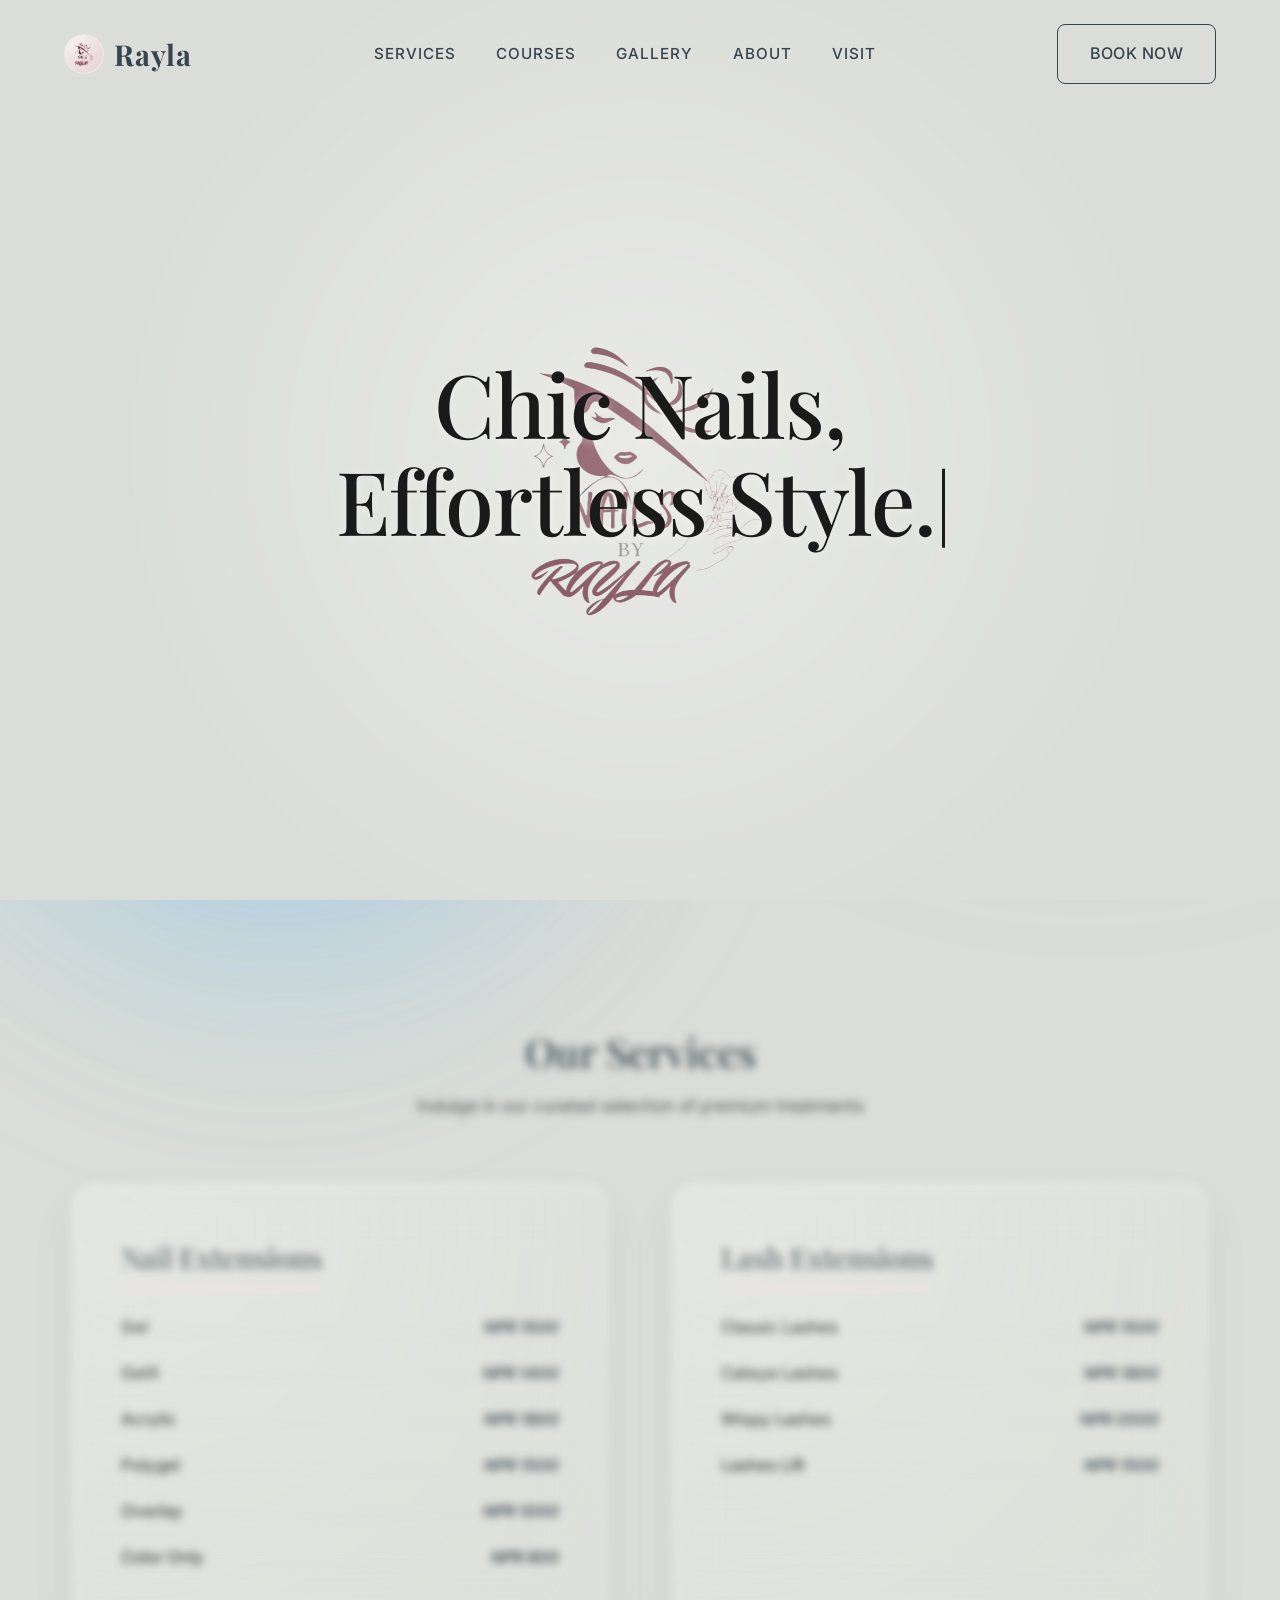
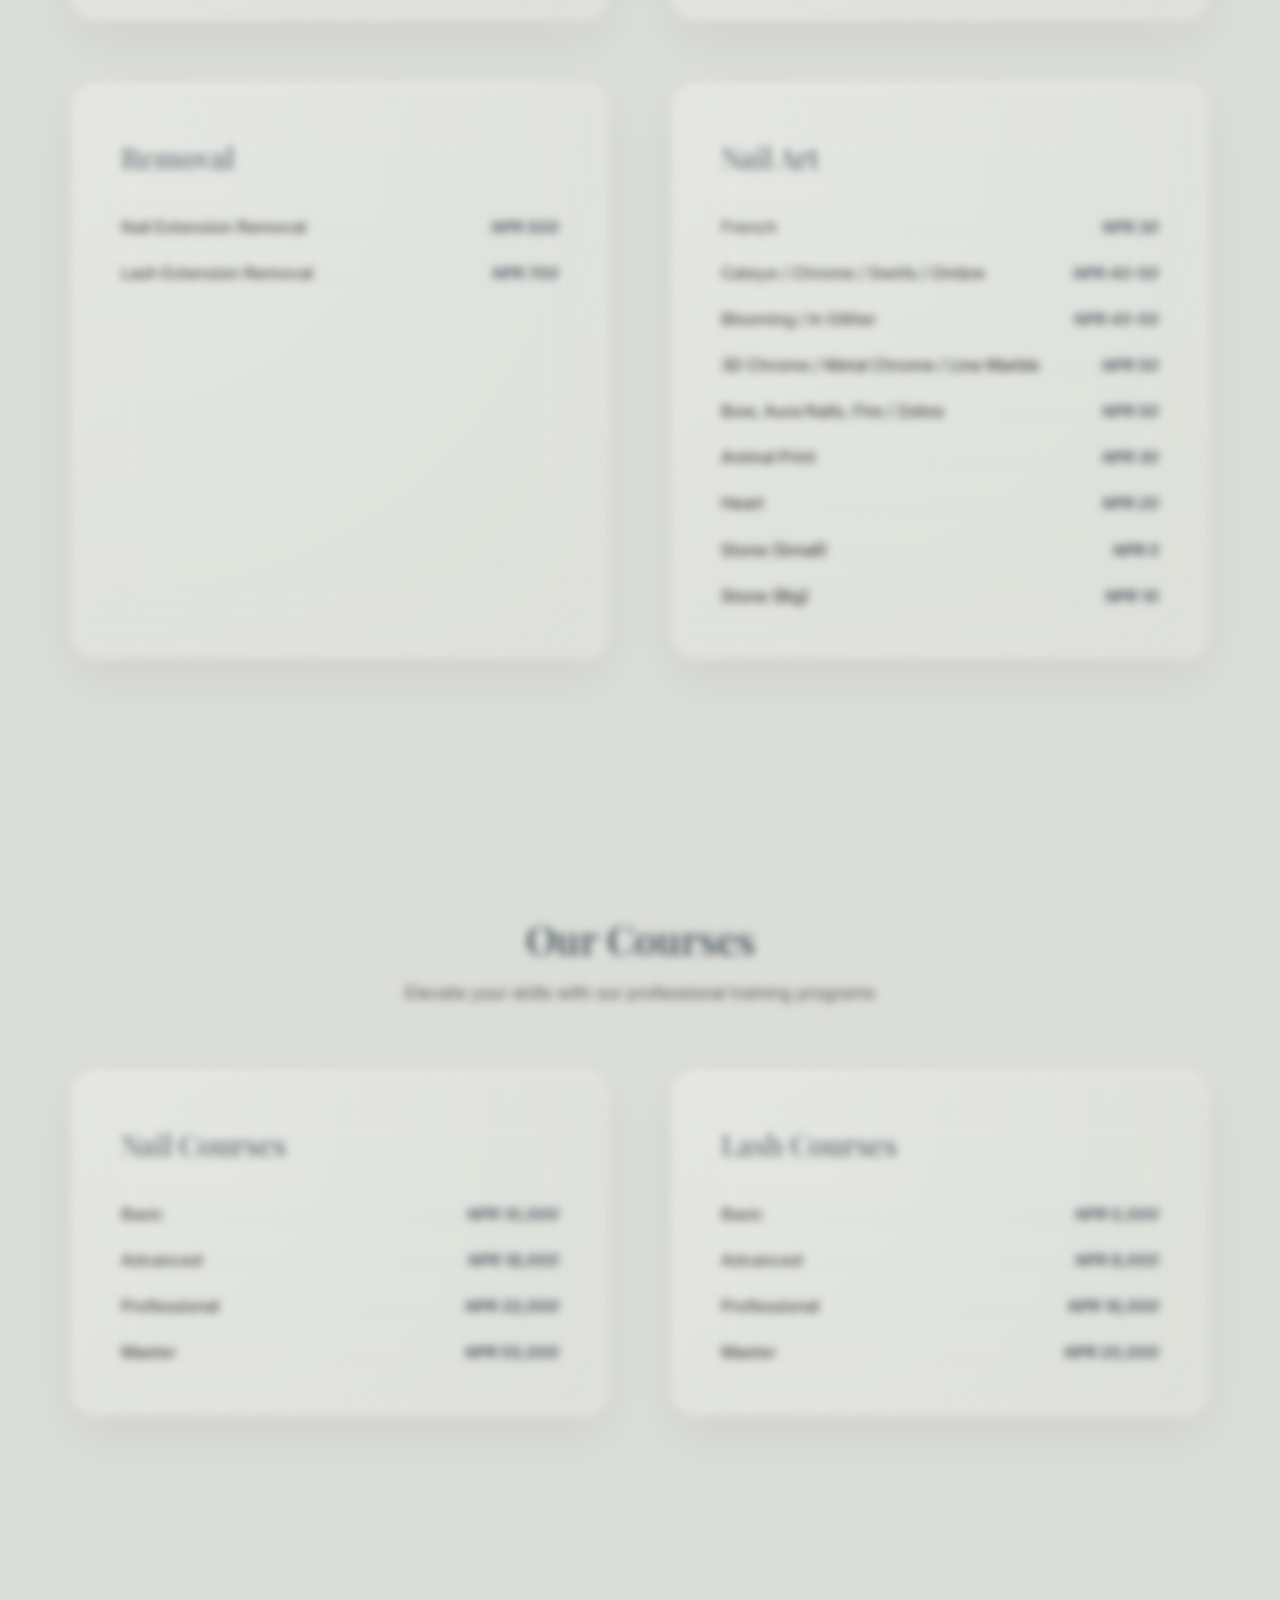
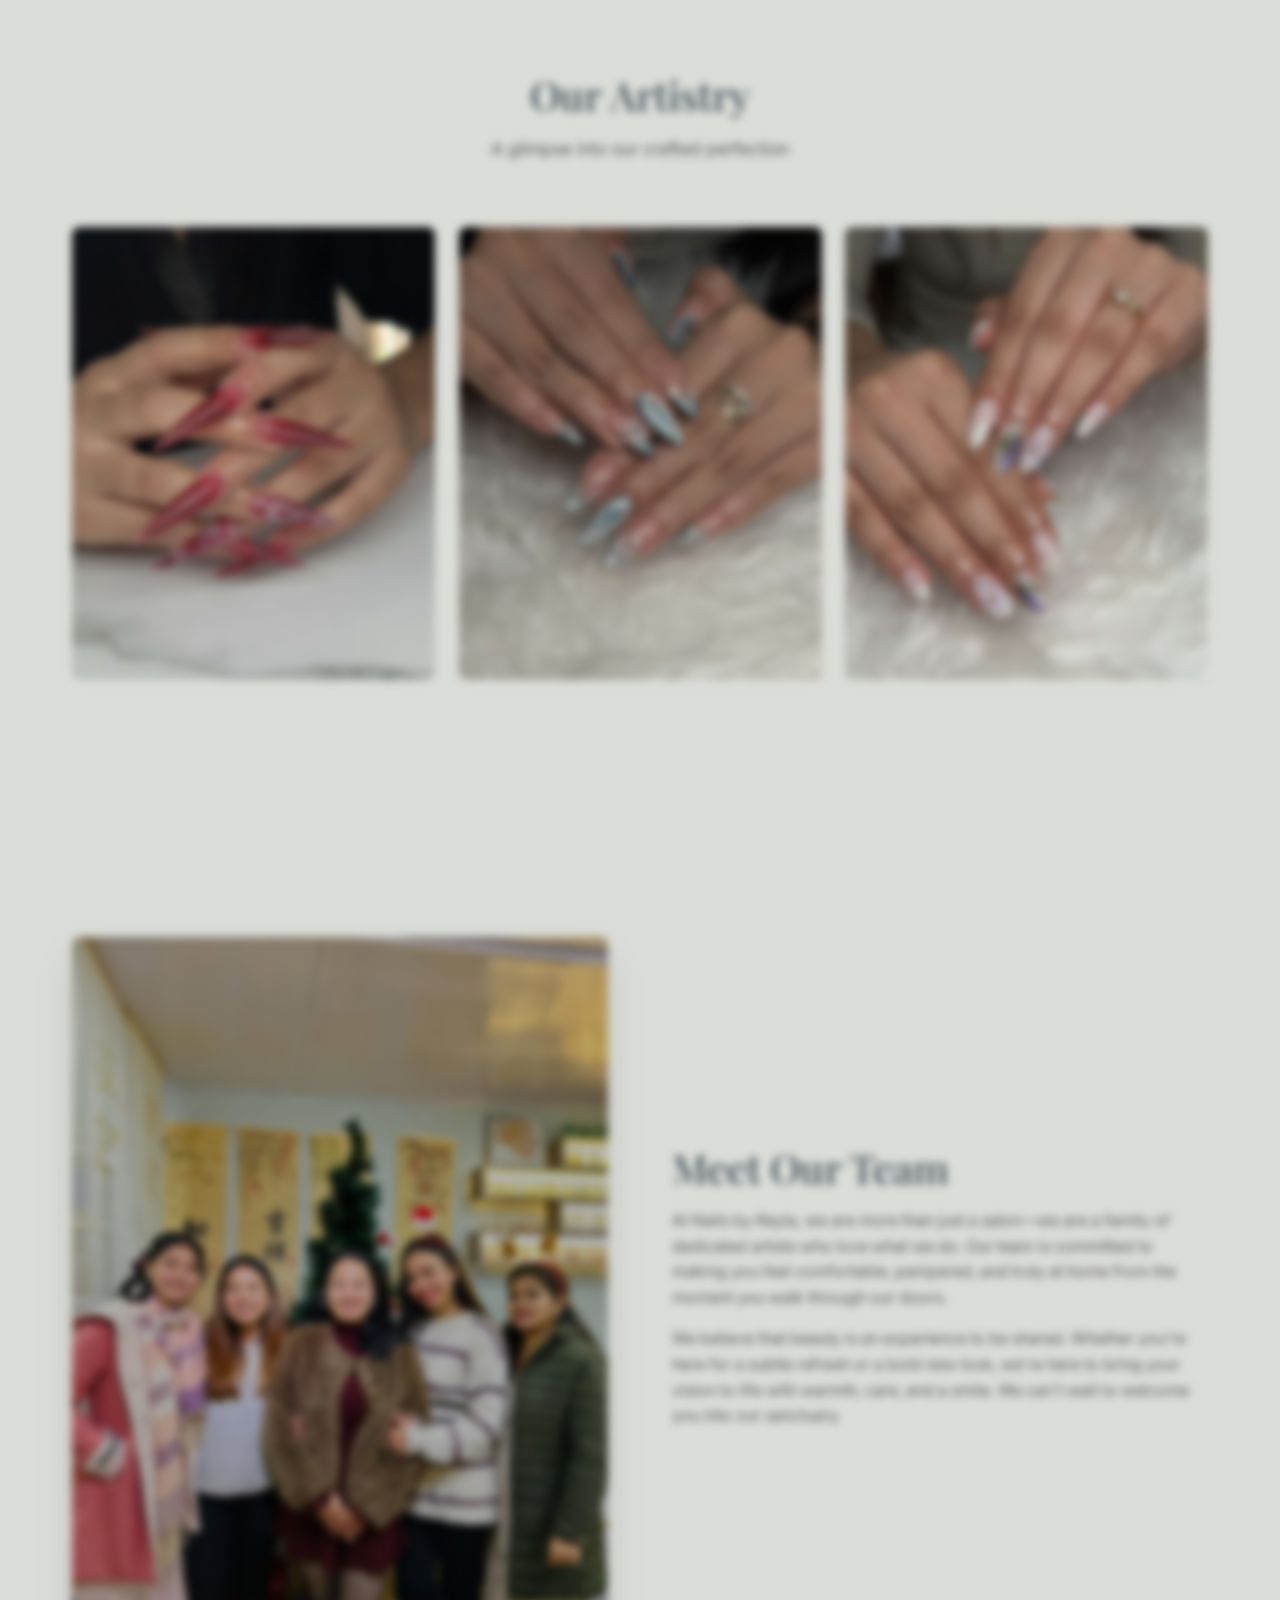
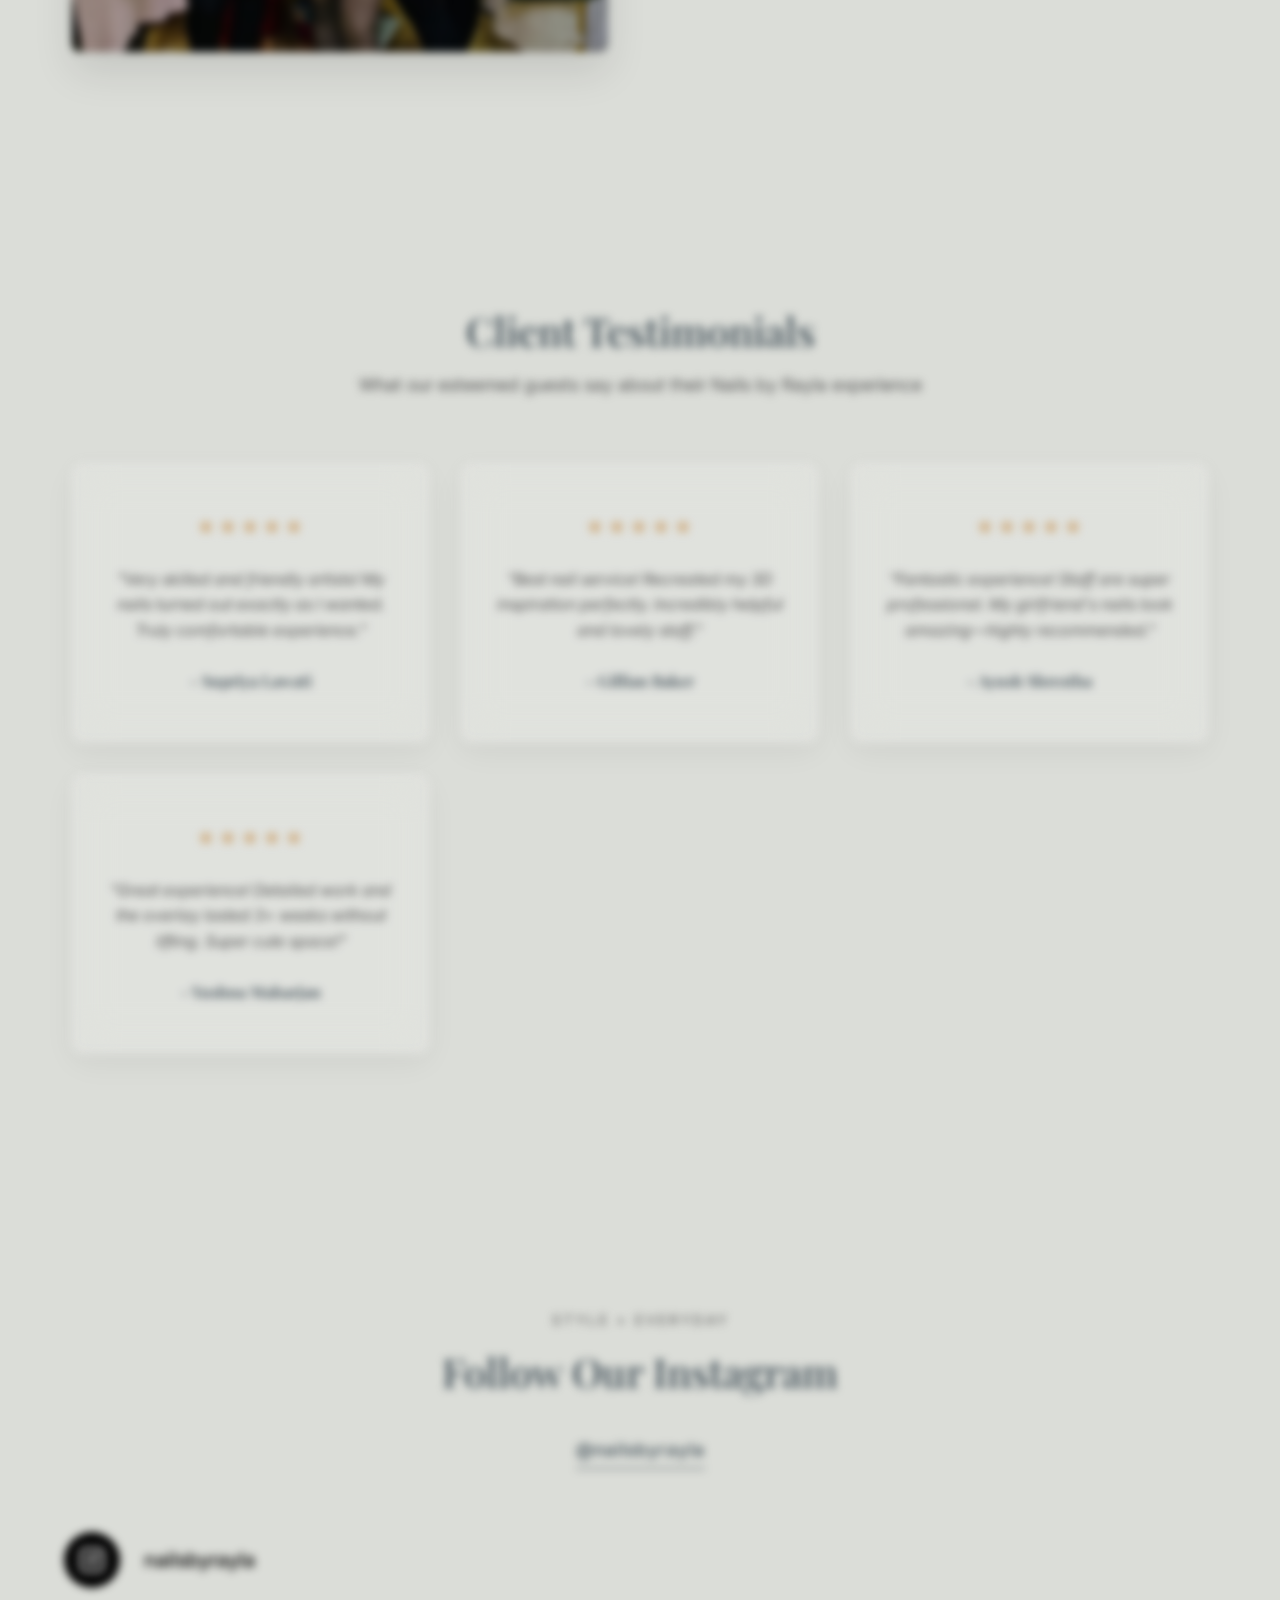
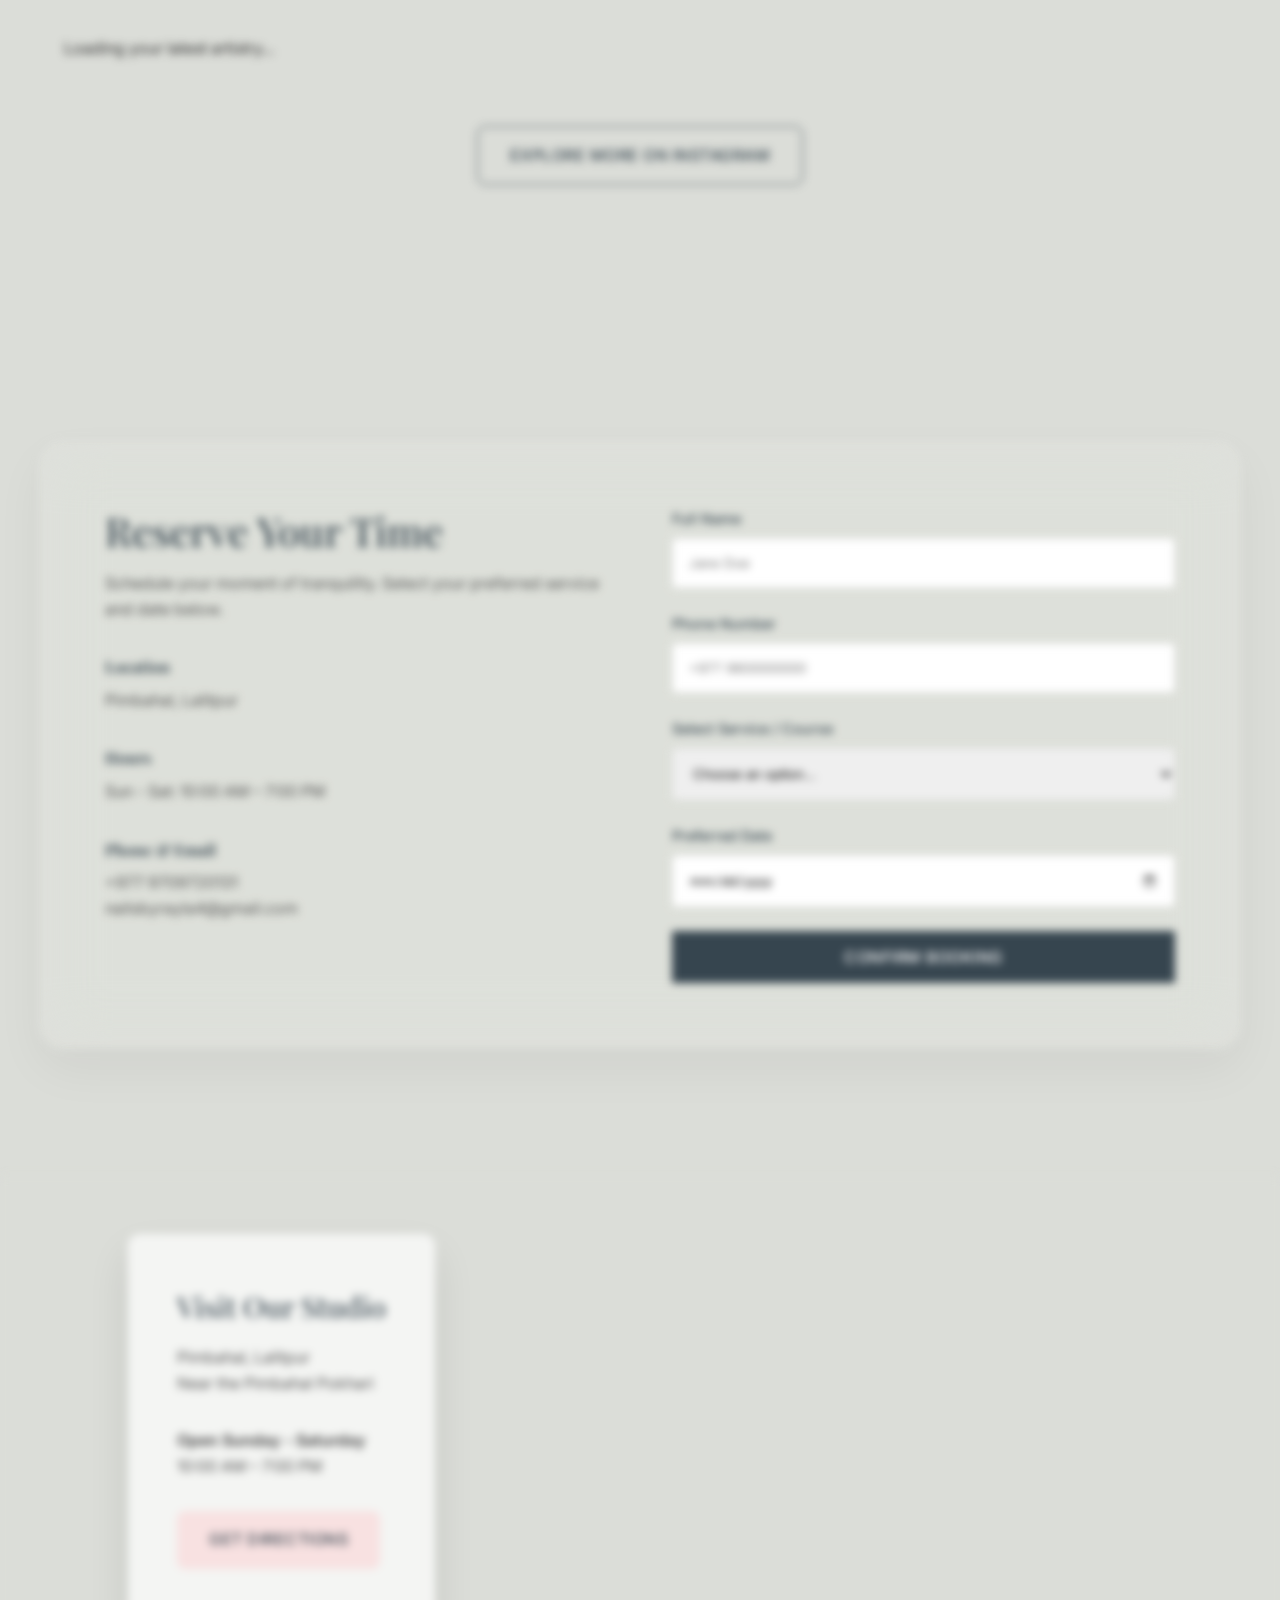
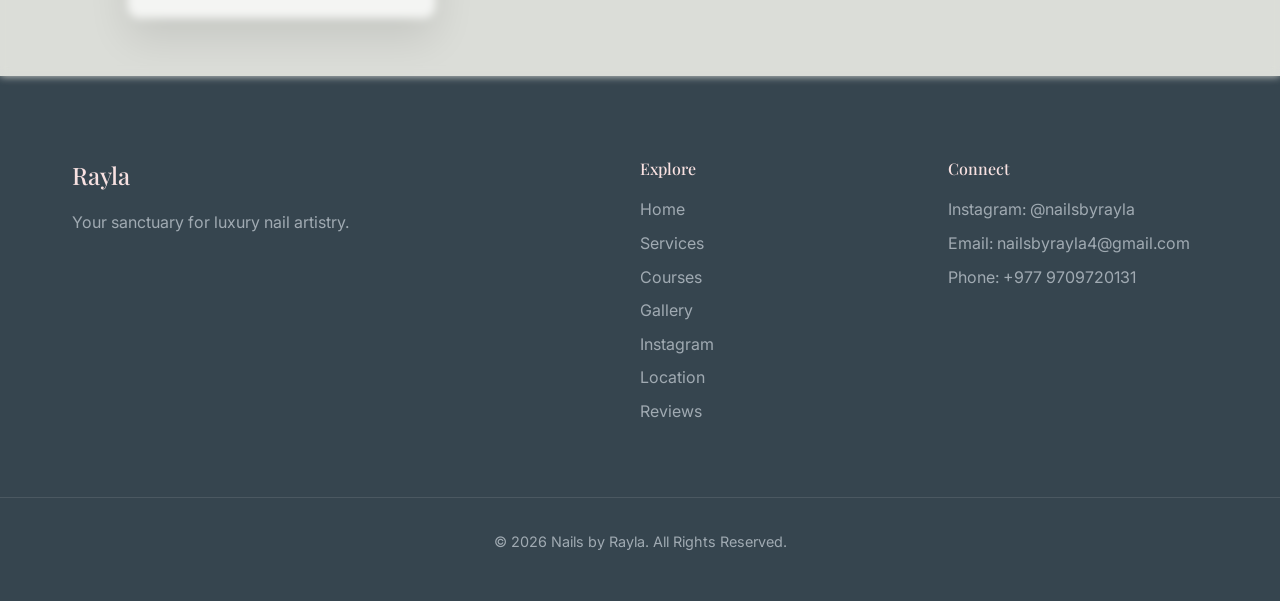
==== index.html @ b3127e94 "made a refined backend system" ====
<!doctype html>
<html lang="en">

<head>
	<meta charset="UTF-8" />
	<meta name="viewport" content="width=device-width, initial-scale=1.0" />
	<title>Nails by Rayla | Luxury Nail Salon</title>
	<meta name="description"
		content="Experience luxury nail care at Nails by Rayla. Offering premium manicures, pedicures, gel nails, acrylics, and custom nail art in a relaxing, elegant environment." />
	<link rel="preconnect" href="https://fonts.googleapis.com" />
	<link rel="preconnect" href="https://fonts.gstatic.com" crossorigin />
	<link
		href="https://fonts.googleapis.com/css2?family=Playfair+Display:ital,wght@0,400;0,500;0,600;0,700;1,400;1,600&family=Inter:wght@300;400;500;600&display=swap"
		rel="stylesheet" />
	<link rel="stylesheet" href="style.css" />
	<link rel="icon" type="image/png" href="images/logo.png" />
</head>

<body>

	<nav class="navbar">
		<div class="logo">
			<a href="#home">
				<img src="images/logo.png" alt="Rayla Logo" />
				Rayla
			</a>
		</div>
		<div class="nav-links">
			<a href="#services">Services</a>
			<a href="#courses">Courses</a>
			<a href="#gallery">Gallery</a>
			<a href="#about">About</a>
			<a href="#location">Visit</a>
		</div>
		<div class="nav-cta desktop-cta">
			<a href="#booking" class="btn btn-outline">Book Now</a>
		</div>
		<div class="mobile-controls">
			<a href="#booking" class="btn btn-primary btn-sm mobile-cta">Book Now</a>
			<div class="hamburger">
				<span></span>
				<span></span>
				<span></span>
			</div>
		</div>
	</nav>

	<header class="hero" id="home">
		<div class="hero-content">
			<h1 class="typewriter-container" aria-label="Chic Nails, Effortless Style.">
				<span id="typewriter-text"></span><span class="typewriter-cursor"></span>
			</h1>
		</div>
	</header>

	<div class="bg-blob blob-1"></div>
	<div class="bg-blob blob-2"></div>
	<div class="bg-blob blob-3"></div>

	<section class="services menu-section" id="services">
		<div class="container section-header fade-in-up">
			<h2>Our Services</h2>
			<p>Indulge in our curated selection of premium treatments</p>
		</div>

		<div class="container menu-grid">
			<div class="menu-category fade-in-up">
				<h3>Nail Extensions</h3>
				<ul class="menu-list">
					<li>
						<span class="item-name">Gel</span><span class="item-separator"></span><span
							class="item-price">NPR 1500</span>
					</li>
					<li>
						<span class="item-name">GelX</span><span class="item-separator"></span><span
							class="item-price">NPR 1400</span>
					</li>
					<li>
						<span class="item-name">Acrylic</span><span class="item-separator"></span><span
							class="item-price">NPR 1800</span>
					</li>
					<li>
						<span class="item-name">Polygel</span><span class="item-separator"></span><span
							class="item-price">NPR 1500</span>
					</li>
					<li>
						<span class="item-name">Overlay</span><span class="item-separator"></span><span
							class="item-price">NPR 1000</span>
					</li>
					<li>
						<span class="item-name">Color Only</span><span class="item-separator"></span><span
							class="item-price">NPR 800</span>
					</li>
				</ul>
			</div>

			<div class="menu-category fade-in-up" style="transition-delay: 0.1s">
				<h3>Lash Extensions</h3>
				<ul class="menu-list">
					<li>
						<span class="item-name">Classic Lashes</span><span class="item-separator"></span><span
							class="item-price">NPR 1500</span>
					</li>
					<li>
						<span class="item-name">Cateye Lashes</span><span class="item-separator"></span><span
							class="item-price">NPR 1800</span>
					</li>
					<li>
						<span class="item-name">Wispy Lashes</span><span class="item-separator"></span><span
							class="item-price">NPR 2000</span>
					</li>
					<li>
						<span class="item-name">Lashes Lift</span><span class="item-separator"></span><span
							class="item-price">NPR 1500</span>
					</li>
				</ul>
			</div>

			<div class="menu-category fade-in-up" style="transition-delay: 0.2s">
				<h3>Removal</h3>
				<ul class="menu-list">
					<li>
						<span class="item-name">Nail Extension Removal</span><span class="item-separator"></span><span
							class="item-price">NPR 500</span>
					</li>
					<li>
						<span class="item-name">Lash Extension Removal</span><span class="item-separator"></span><span
							class="item-price">NPR 700</span>
					</li>
				</ul>
			</div>

			<div class="menu-category fade-in-up" style="transition-delay: 0.3s">
				<h3>Nail Art</h3>
				<ul class="menu-list">
					<li>
						<span class="item-name">French</span><span class="item-separator"></span><span
							class="item-price">NPR 30</span>
					</li>
					<li>
						<span class="item-name">Cateye / Chrome / Swirls / Ombre</span><span
							class="item-separator"></span><span class="item-price">NPR 40-50</span>
					</li>
					<li>
						<span class="item-name">Blooming / In Glitter</span><span class="item-separator"></span><span
							class="item-price">NPR 45-50</span>
					</li>
					<li>
						<span class="item-name">3D Chrome / Metal Chrome / Line Marble</span><span
							class="item-separator"></span><span class="item-price">NPR 50</span>
					</li>
					<li>
						<span class="item-name">Bow, Aura Nails, Fire / Zebra</span><span
							class="item-separator"></span><span class="item-price">NPR 50</span>
					</li>
					<li>
						<span class="item-name">Animal Print</span><span class="item-separator"></span><span
							class="item-price">NPR 30</span>
					</li>
					<li>
						<span class="item-name">Heart</span><span class="item-separator"></span><span
							class="item-price">NPR 20</span>
					</li>
					<li>
						<span class="item-name">Stone (Small)</span><span class="item-separator"></span><span
							class="item-price">NPR 5</span>
					</li>
					<li>
						<span class="item-name">Stone (Big)</span><span class="item-separator"></span><span
							class="item-price">NPR 10</span>
					</li>
				</ul>
			</div>
		</div>
	</section>

	<section class="courses menu-section" id="courses">
		<div class="container section-header fade-in-up">
			<h2>Our Courses</h2>
			<p>Elevate your skills with our professional training programs</p>
		</div>

		<div class="container menu-grid">
			<div class="menu-category fade-in-up">
				<h3>Nail Courses</h3>
				<ul class="menu-list">
					<li>
						<span class="item-name">Basic</span><span class="item-separator"></span><span
							class="item-price">NPR 10,000</span>
					</li>
					<li>
						<span class="item-name">Advanced</span><span class="item-separator"></span><span
							class="item-price">NPR 18,000</span>
					</li>
					<li>
						<span class="item-name">Professional</span><span class="item-separator"></span><span
							class="item-price">NPR 33,000</span>
					</li>
					<li>
						<span class="item-name">Master</span><span class="item-separator"></span><span
							class="item-price">NPR 55,000</span>
					</li>
				</ul>
			</div>

			<div class="menu-category fade-in-up" style="transition-delay: 0.1s">
				<h3>Lash Courses</h3>
				<ul class="menu-list">
					<li>
						<span class="item-name">Basic</span><span class="item-separator"></span><span
							class="item-price">NPR 5,000</span>
					</li>
					<li>
						<span class="item-name">Advanced</span><span class="item-separator"></span><span
							class="item-price">NPR 8,000</span>
					</li>
					<li>
						<span class="item-name">Professional</span><span class="item-separator"></span><span
							class="item-price">NPR 16,000</span>
					</li>
					<li>
						<span class="item-name">Master</span><span class="item-separator"></span><span
							class="item-price">NPR 20,000</span>
					</li>
				</ul>
			</div>
		</div>
	</section>

	<section class="gallery" id="gallery">
		<div class="container section-header fade-in-up">
			<h2>Our Artistry</h2>
			<p>A glimpse into our crafted perfection</p>
		</div>

		<div class="gallery-grid container">
			<div class="gallery-item fade-in-up">
				<img id="img-gallery-3" src="images/artistry_red_stiletto.png" alt="Red stiletto nails" />
				<div class="gallery-overlay">
					<span>Vampire Stiletto</span>
				</div>
			</div>
			<div class="gallery-item fade-in-up" style="transition-delay: 0.1s">
				<img id="img-gallery-4" src="images/artistry_blue_floral.png" alt="Blue-grey floral nail art" />
				<div class="gallery-overlay">
					<span>Blue Floral</span>
				</div>
			</div>
			<div class="gallery-item fade-in-up" style="transition-delay: 0.2s">
				<img id="img-gallery-5" src="images/artistry_purple_floral.png"
					alt="White and purple floral nail art" />
				<div class="gallery-overlay">
					<span>Purple Floral</span>
				</div>
			</div>
		</div>
	</section>

	<section class="about" id="about">
		<div class="container about-grid">
			<div class="about-image fade-in-up">
				<img id="img-team" src="images/team.jpg" alt="The Nails by Rayla Team" />
			</div>
			<div class="about-content fade-in-up" style="transition-delay: 0.2s">
				<h2>Meet Our Team</h2>
				<p>
					At Nails by Rayla, we are more than just a salon—we are a family of
					dedicated artists who love what we do. Our team is committed to
					making you feel comfortable, pampered, and truly at home from the
					moment you walk through our doors.
				</p>
				<p>
					We believe that beauty is an experience to be shared. Whether you're
					here for a subtle refresh or a bold new look, we're here to bring
					your vision to life with warmth, care, and a smile. We can't wait to
					welcome you into our sanctuary.
				</p>
			</div>
		</div>
	</section>

	<section class="reviews" id="reviews">
		<div class="container section-header fade-in-up">
			<h2>Client Testimonials</h2>
			<p>
				What our esteemed guests say about their Nails by Rayla experience
			</p>
		</div>
		<div class="container reviews-grid">
			<div class="review-card fade-in-up">
				<div class="stars">★★★★★</div>
				<p>
					"Very skilled and friendly artists! My nails turned out exactly as I
					wanted. Truly comfortable experience."
				</p>
				<div class="reviewer">- Supriya Lawati</div>
			</div>
			<div class="review-card fade-in-up" style="transition-delay: 0.1s">
				<div class="stars">★★★★★</div>
				<p>
					"Best nail service! Recreated my 3D inspiration perfectly.
					Incredibly helpful and lovely staff."
				</p>
				<div class="reviewer">- Gillian Baker</div>
			</div>
			<div class="review-card fade-in-up" style="transition-delay: 0.2s">
				<div class="stars">★★★★★</div>
				<p>
					"Fantastic experience! Staff are super professional. My girlfriend's
					nails look amazing—highly recommended."
				</p>
				<div class="reviewer">- Ayush Shrestha</div>
			</div>
			<div class="review-card fade-in-up" style="transition-delay: 0.3s">
				<div class="stars">★★★★★</div>
				<p>
					"Great experience! Detailed work and the overlay lasted 3+ weeks
					without lifting. Super cute space!"
				</p>
				<div class="reviewer">- Yushna Maharjan</div>
			</div>
		</div>
	</section>

	<section class="instagram-section" id="instagram">
		<div class="container section-header fade-in-up">
			<span class="sub-heading">Style • Everyday</span>
			<h2>Follow Our Instagram</h2>
			<a href="https://www.instagram.com/nailsbyrayla/" target="_blank" class="instagram-handle">@nailsbyrayla</a>
		</div>

		<div class="instagram-container fade-in-up">
			<div class="instagram-profile-header">
				<a href="https://www.instagram.com/nailsbyrayla/" target="_blank" class="instagram-profile-link">
					<div class="instagram-icon-circle">
						<svg viewBox="0 0 24 24" fill="none" stroke="currentColor" stroke-width="2"
							stroke-linecap="round" stroke-linejoin="round">
							<rect x="2" y="2" width="20" height="20" rx="5" ry="5"></rect>
							<path d="M16 11.37A4 4 0 1 1 12.63 8 4 4 0 0 1 16 11.37z"></path>
							<line x1="17.5" y1="6.5" x2="17.51" y2="6.5"></line>
						</svg>
					</div>
					<span class="instagram-name">nailsbyrayla</span>
				</a>
			</div>

			<div class="instagram-grid" id="instagram-api-grid">
				<div class="loading-state">Loading your latest artistry...</div>
			</div>
			<div style="text-align: center; margin-top: 4rem">
				<a href="https://www.instagram.com/nailsbyrayla/" target="_blank" class="btn btn-outline">Explore More
					on Instagram</a>
			</div>
		</div>
	</section>

	<section class="booking" id="booking">
		<div class="container booking-container fade-in-up">
			<div class="booking-info">
				<h2>Reserve Your Time</h2>
				<p>
					Schedule your moment of tranquility. Select your preferred service
					and date below.
				</p>

				<div class="contact-details">
					<div class="contact-item">
						<strong>Location</strong>
						<p>Pimbahal, Lalitpur</p>
					</div>
					<div class="contact-item">
						<strong>Hours</strong>
						<p>Sun - Sat: 10:00 AM – 7:00 PM</p>
					</div>
					<div class="contact-item">
						<strong>Phone & Email</strong>
						<p>+977 9709720131<br />nailsbyrayla4@gmail.com</p>
					</div>
				</div>
			</div>

			<form id="booking-form" class="booking-form">
				<div class="form-group">
					<label for="name">Full Name</label>
					<input type="text" id="name" name="name" required placeholder="Jane Doe" />
				</div>
				<div class="form-group">
					<label for="phone">Phone Number</label>
					<input type="tel" id="phone" name="phone" required placeholder="+977 9800000000" />
				</div>
				<div class="form-group">
					<label for="service">Select Service / Course</label>
					<select id="service" name="service" required>
						<option value="" disabled selected>Choose an option...</option>
						<option value="nail-extensions">Nail Extensions</option>
						<option value="lash-extensions">Lash Extensions</option>
						<option value="removal">Removal Services</option>
						<option value="courses">Professional Courses</option>
					</select>
				</div>
				<div class="form-group" id="sub-service-group" style="display: none;">
					<label for="sub-service" id="sub-service-label">Specific Treatment</label>
					<select id="sub-service" name="sub-service">
						<!-- Options injected by script.js -->
					</select>
				</div>
				<div class="form-group">
					<label for="date">Preferred Date</label>
					<input type="date" id="date" name="date" required />
				</div>
				<div class="form-group" id="time-slot-group" style="display: none;">
					<label for="time">Preferred Time</label>
					<select id="time" name="time" required>
						<option value="" disabled selected>Select a time...</option>
					</select>
				</div>
				<button type="submit" class="btn btn-primary btn-block">
					Confirm Booking
				</button>
				<div id="form-message" class="form-message"></div>
			</form>
		</div>
	</section>

	<section class="location-section fade-in-up" id="location">
		<div class="map-wrapper">
			<iframe
				src="https://www.google.com/maps/embed?pb=!1m18!1m12!1m3!1d3533.3202603972527!2d85.31891237525268!3d27.67649487620026!2m3!1f0!2f0!3f0!3m2!1i1024!2i768!4f13.1!3m3!1m2!1s0x39eb190053d494eb%3A0x1c29d6ebe5f84fa3!2snails%20by%20rayla!5e0!3m2!1sen!2snp!4v1773314864980!5m2!1sen!2snp"
				style="border: 0" allowfullscreen="" loading="lazy"
				referrerpolicy="no-referrer-when-downgrade"></iframe>
		</div>
		<div class="location-card">
			<h3>Visit Our Studio</h3>
			<p>Pimbahal, Lalitpur<br />Near the Pimbahal Pokhari</p>
			<p><strong>Open Sunday - Saturday</strong><br />10:00 AM – 7:00 PM</p>
			<a href="https://maps.app.goo.gl/wq74K7kRAntGpsJe7" target="_blank" class="btn btn-secondary">Get
				Directions</a>
		</div>
	</section>

	<footer class="footer">
		<div class="container footer-content">
			<div class="footer-brand">
				<h3>Rayla</h3>
				<p>Your sanctuary for luxury nail artistry.</p>
			</div>
			<div class="footer-links">
				<h4>Explore</h4>
				<a href="#home">Home</a>
				<a href="#services">Services</a>
				<a href="#courses">Courses</a>
				<a href="#gallery">Gallery</a>
				<a href="#instagram">Instagram</a>
				<a href="#location">Location</a>
				<a href="#reviews">Reviews</a>
			</div>
			<div class="footer-social">
				<h4>Connect</h4>
				<a href="https://www.instagram.com/nailsbyrayla/" target="_blank">Instagram: @nailsbyrayla</a>
				<a href="mailto:nailsbyrayla4@gmail.com">Email: nailsbyrayla4@gmail.com</a>
				<a href="tel:+9779709720131">Phone: +977 9709720131</a>
			</div>
		</div>
		<div class="footer-bottom">
			<p>&copy; 2026 Nails by Rayla. All Rights Reserved.</p>
		</div>
	</footer>

	<a href="#home" id="back-to-top" class="back-to-top" aria-label="Back to top">
		↑
	</a>

	<script src="script.js"></script>
</body>

</html>
---- style.css ----
:root {
	--color-primary: #f8e1e1;
	--color-primary-dark: #e8caca;
	--color-secondary: #36454f;
	--color-secondary-light: #4a5660;
	--color-bg-light: #dbddd8;
	--color-white: #ffffff;
	--color-text: #2b2b2b;
	--color-text-light: #525252;
	--color-accent: #a142f4;

	--font-heading: "Playfair Display", serif;
	--font-body: "Inter", sans-serif;

	--transition-smooth: all 0.4s cubic-bezier(0.25, 0.46, 0.45, 0.94);
	--shadow-soft: 0 10px 30px rgba(54, 69, 79, 0.05);
	--shadow-hover: 0 15px 40px rgba(54, 69, 79, 0.1);
}

* {
	margin: 0;
	padding: 0;
	box-sizing: border-box;
}

*,
*::before,
*::after {
	box-sizing: border-box;
}

html {
	scroll-behavior: smooth;
	font-size: 16px;
}

body {
	font-family: var(--font-body);
	color: var(--color-text);
	background-color: var(--color-bg-light);
	line-height: 1.6;
	overflow-x: hidden;
	width: 100%;
	margin: 0;
	padding: 0;
}

#cursor-canvas {
	position: fixed;
	top: 0;
	left: 0;
	width: 100%;
	height: 100%;
	pointer-events: none;
	z-index: 9999;
}

h1,
h2,
h3,
h4,
h5,
h6 {
	font-family: var(--font-heading);
	color: var(--color-secondary);
	font-weight: 500;
	margin-bottom: 1rem;
}

h1 {
	font-size: 4rem;
	line-height: 1.1;
	letter-spacing: -1px;
}

h2 {
	font-size: 2.5rem;
	line-height: 1.2;
}

h3 {
	font-size: 1.5rem;
}

p {
	color: var(--color-text-light);
	margin-bottom: 1rem;
}

a {
	text-decoration: none;
	color: inherit;
	transition: var(--transition-smooth);
}

img {
	max-width: 100%;
	display: block;
}

.container {
	max-width: 1200px;
	margin: 0 auto;
	padding: 0 2rem;
}

.btn {
	display: inline-block;
	padding: 1rem 2rem;
	font-family: var(--font-body);
	font-weight: 500;
	font-size: 1rem;
	letter-spacing: 0.5px;
	text-transform: uppercase;
	border: none;
	cursor: pointer;
	transition: var(--transition-smooth);
	text-align: center;
	border-radius: 8px; /* Subtle elegant rounding */
}

.btn-primary {
	background-color: var(--color-secondary);
	color: var(--color-white);
}

.btn-primary:hover {
	background-color: var(--color-secondary-light);
	transform: translateY(-2px);
	box-shadow: 0 10px 20px rgba(54, 69, 79, 0.15);
}

.btn-outline {
	background-color: transparent;
	color: var(--color-secondary);
	border: 1px solid var(--color-secondary);
}

.btn-outline:hover {
	background-color: var(--color-secondary);
	color: var(--color-white);
}

.btn-secondary {
	background-color: var(--color-primary);
	color: var(--color-secondary);
}

.btn-secondary:hover {
	background-color: var(--color-primary-dark);
	transform: translateY(-2px);
}

.btn-block {
	display: block;
	width: 100%;
}

.btn-sm {
	padding: 0.5rem 1.2rem;
	font-size: 0.8rem;
}

.mobile-controls {
	display: none;
}

.sr-only {
	position: absolute;
	width: 1px;
	height: 1px;
	padding: 0;
	margin: -1px;
	overflow: hidden;
	clip: rect(0, 0, 0, 0);
	border: 0;
}

.section-header {
	text-align: center;
	margin-bottom: 4rem;
}

.section-header p {
	font-size: 1.1rem;
	max-width: 600px;
	margin: 0 auto;
}

.navbar {
	position: fixed;
	top: 0;
	left: 0;
	width: 100%;
	padding: 1.5rem 5%;
	display: flex;
	justify-content: space-between;
	align-items: center;
	z-index: 1000;
	transition: var(--transition-smooth);
	background-color: transparent;
}

.navbar.scrolled {
	background-color: rgba(255, 255, 255, 0.7);
	backdrop-filter: blur(15px);
	-webkit-backdrop-filter: blur(15px);
	padding: 1rem 5%;
	box-shadow: 0 4px 30px rgba(0, 0, 0, 0.05);
	border-bottom: 1px solid rgba(255, 255, 255, 0.3);
}

.logo a {
	font-family: var(--font-heading);
	font-size: 1.8rem;
	font-weight: 700;
	color: var(--color-secondary);
	letter-spacing: 1px;
	display: flex;
	align-items: center;
	gap: 10px;
}

.logo img {
	height: 40px;
	width: 40px;
	border-radius: 50%;
	background: rgba(255, 255, 255, 0.2);
	backdrop-filter: blur(5px);
	-webkit-backdrop-filter: blur(5px);
	border: 1px solid rgba(255, 255, 255, 0.3);
}

.nav-links {
	display: flex;
	gap: 2.5rem;
}

.nav-links a {
	font-family: var(--font-body);
	font-weight: 500;
	font-size: 0.95rem;
	text-transform: uppercase;
	letter-spacing: 1px;
	position: relative;
	color: var(--color-secondary);
}

.nav-links a::after {
	content: "";
	position: absolute;
	bottom: -4px;
	left: 0;
	width: 0;
	height: 1px;
	background-color: var(--color-secondary);
	transition: var(--transition-smooth);
}

.nav-links a:hover::after {
	width: 100%;
}

.hamburger {
	display: none;
	cursor: pointer;
	z-index: 1001;
}

.hamburger span {
	display: block;
	width: 25px;
	height: 2px;
	background-color: var(--color-secondary);
	margin: 5px 0;
	transition: var(--transition-smooth);
}

.hero {
	padding-top: 10rem;
	background-color: var(--color-bg-light);
	display: flex;
	flex-direction: column;
	align-items: center;
	justify-content: flex-start;
	text-align: center;
	position: relative;
	overflow: hidden;
	width: 100%;
	min-height: 100vh;
}

.hero::after {
	content: "";
	position: absolute;
	top: 0;
	left: 0;
	width: 100%;
	height: 100%;
	background-image: url("images/hero_logo_transparent.png");
	background-size: 35%;
	background-position: center 55%;
	background-repeat: no-repeat;
	z-index: 0;
	opacity: 0;
	filter: blur(10px);
	transform: scale(1.05);
	animation: logoEntrance 2.5s cubic-bezier(0.25, 0.46, 0.45, 0.94) 0.5s
		forwards;
}

@keyframes logoEntrance {
	to {
		opacity: 1;
		filter: blur(0);
		transform: scale(1);
	}
}

@keyframes bg-float {
	0% {
		transform: translate3d(0, 0, 0) scale(1.1);
	}
	100% {
		transform: translate3d(60px, 50px, 0) scale(1);
	}
}

@keyframes hero-gradient-pulse {
	0% {
		opacity: 0.4;
		transform: scale(1);
	}
	100% {
		opacity: 0.7;
		transform: scale(1.1);
	}
}

@keyframes light-leak {
	0% {
		transform: translate(0, 0) scale(1) rotate(0deg);
		opacity: 0.2;
	}
	33% {
		transform: translate(100px, -50px) scale(1.2) rotate(10deg);
		opacity: 0.4;
	}
	66% {
		transform: translate(-50px, 100px) scale(0.9) rotate(-10deg);
		opacity: 0.3;
	}
	100% {
		transform: translate(0, 0) scale(1) rotate(0deg);
		opacity: 0.2;
	}
}

.hero::before {
	content: "";
	position: absolute;
	top: 0;
	left: 0;
	width: 100%;
	height: 100%;
	background: radial-gradient(
		circle at center,
		rgba(255, 255, 255, 0.4) 0%,
		transparent 70%
	);
	z-index: 1;
	animation: hero-gradient-pulse 10s infinite alternate ease-in-out;
}

.hero-content {
	position: absolute;
	top: 45%;
	left: 50%;
	transform: translate(-50%, -50%);
	z-index: 10;
	width: 100%;
	max-width: 1200px;
	padding: 0 2rem;
	pointer-events: none;
	display: flex;
	flex-direction: column;
	justify-content: center;
	align-items: center;
}

.typewriter-container {
	font-size: clamp(3rem, 8vw, 5.5rem);
	line-height: 1.1;
	color: #1a1a1a;
	margin: 0;
	font-weight: 500;
	letter-spacing: -1px;
	white-space: pre-line;
	text-align: center;
	position: relative;
	display: inline-block;
	text-shadow: 0 2px 10px rgba(255, 255, 255, 0.4);
}

#typewriter-text {
	position: relative;
	display: inline;
}

.typewriter-cursor {
	display: inline-block;
	width: 3px;
	height: 0.9em;
	background-color: #1a1a1a;
	margin-left: 6px;
	animation: blink 0.8s infinite;
	vertical-align: middle;
	position: relative;
	top: -0.05em;
}

@keyframes blink {
	0%,
	100% {
		opacity: 1;
	}
	50% {
		opacity: 0;
	}
}

.hero-image {
	width: 100%;
	height: 100%;
	position: absolute;
	top: 0;
	left: 0;
	z-index: 1;
	pointer-events: none;
	display: flex;
	justify-content: center;
	align-items: center;
}

#hero-illustration {
	width: 100%;
	height: 100%;
	display: flex;
	justify-content: center;
	align-items: center;
	opacity: 0.15;
	transition: opacity 1.5s ease;
}

#hero-illustration svg {
	width: 100%;
	height: auto;
	max-height: 90vh;
	stroke-dasharray: 2000;
	stroke-dashoffset: 2000;
	animation: drawLine 4s ease forwards;
}

@keyframes drawLine {
	to {
		stroke-dashoffset: 0;
	}
}

.hero-image img {
	width: 100%;
	height: auto;
	display: block;
}

.bg-blob {
	position: fixed;
	border-radius: 50%;
	filter: blur(120px);
	z-index: -1;
	pointer-events: none;
	opacity: 0.6;
}

.blob-1 {
	width: 900px;
	height: 900px;
	background: radial-gradient(
		circle,
		rgba(66, 133, 244, 0.8) 0%,
		transparent 70%
	);
	top: -10%;
	right: -20%;
	animation: light-leak 20s infinite alternate ease-in-out;
}

.blob-2 {
	width: 700px;
	height: 700px;
	background: radial-gradient(
		circle,
		rgba(161, 66, 244, 0.7) 0%,
		transparent 70%
	);
	bottom: -5%;
	left: -5%;
	animation: light-leak 25s infinite alternate-reverse ease-in-out;
	animation-delay: -5s;
}

.blob-3 {
	width: 800px;
	height: 800px;
	background: radial-gradient(
		circle,
		rgba(0, 212, 255, 0.6) 0%,
		transparent 70%
	);
	top: 30%;
	left: -10%;
	animation: light-leak 30s infinite alternate ease-in-out;
	animation-delay: -10s;
}

.menu-section {
	padding: 8rem 0;
	background-color: transparent;
	position: relative;
}

.menu-section:nth-of-type(even) {
	background-color: transparent;
}

.menu-grid {
	display: grid;
	grid-template-columns: repeat(auto-fit, minmax(350px, 1fr));
	gap: 4rem;
	position: relative;
	z-index: 2;
}

.menu-category {
	background: rgba(255, 255, 255, 0.1);
	backdrop-filter: blur(30px) saturate(150%);
	-webkit-backdrop-filter: blur(30px) saturate(150%);
	border: 1px solid rgba(255, 255, 255, 0.3);
	border-top: 2px solid rgba(255, 255, 255, 0.6);
	border-left: 1.5px solid rgba(255, 255, 255, 0.4);
	padding: 3rem;
	border-radius: 24px;
	box-shadow:
		0 20px 50px rgba(0, 0, 0, 0.05),
		inset 0 0 10px rgba(255, 255, 255, 0.1);
	transition: all 0.6s cubic-bezier(0.16, 1, 0.3, 1);
	position: relative;
	overflow: hidden;
}

.menu-category::before {
	content: "";
	position: absolute;
	top: -50%;
	left: -50%;
	width: 200%;
	height: 200%;
	background: radial-gradient(
		circle at 30% 30%,
		rgba(255, 255, 255, 0.2) 0%,
		transparent 60%
	);
	pointer-events: none;
	z-index: 1;
}

.menu-category:hover {
	transform: translateY(-8px) scale(1.02);
	box-shadow: 0 30px 60px rgba(0, 0, 0, 0.1);
	border-top: 2px solid rgba(255, 255, 255, 0.8);
	background: rgba(255, 255, 255, 0.2);
}

.menu-category h3 {
	font-size: 1.8rem;
	margin-bottom: 1.5rem;
	border-bottom: 2px solid var(--color-primary);
	padding-bottom: 0.5rem;
	display: inline-block;
	color: var(--color-secondary);
}

.menu-list {
	list-style: none;
}

.menu-list li {
	display: flex;
	align-items: baseline;
	margin-bottom: 1.2rem;
	font-family: var(--font-body);
}

.menu-list li:last-child {
	margin-bottom: 0;
}

.item-name {
	font-weight: 500;
	color: var(--color-text);
	font-size: 1.05rem;
}

.item-separator {
	flex-grow: 1;
	border-bottom: 1px dotted #ccc;
	margin: 0 10px;
}

.item-price {
	font-weight: 600;
	color: var(--color-secondary);
	font-style: italic;
}

.gallery {
	padding: 8rem 0;
	background-color: transparent;
}

.gallery-grid {
	display: grid;
	grid-template-columns: repeat(auto-fit, minmax(280px, 1fr));
	gap: 1.5rem;
}

.gallery-item {
	position: relative;
	overflow: hidden;
	border-radius: 8px;
	aspect-ratio: 4/5;
}

.gallery-item img {
	width: 100%;
	height: 100%;
	object-fit: cover;
	transition: transform 0.8s cubic-bezier(0.25, 0.46, 0.45, 0.94);
}

.gallery-overlay {
	position: absolute;
	top: 0;
	left: 0;
	width: 100%;
	height: 100%;
	background-color: rgba(54, 69, 79, 0.4);
	display: flex;
	align-items: center;
	justify-content: center;
	opacity: 0;
	transition: var(--transition-smooth);
}

.gallery-overlay span {
	color: var(--color-white);
	font-family: var(--font-heading);
	font-size: 1.5rem;
	transform: translateY(20px);
	transition: var(--transition-smooth);
}

.gallery-item:hover img {
	transform: scale(1.05);
}

.gallery-item:hover .gallery-overlay {
	opacity: 1;
}

.gallery-item:hover .gallery-overlay span {
	transform: translateY(0);
}

.about {
	padding: 8rem 0;
	background-color: transparent;
}

.about-grid {
	display: grid;
	grid-template-columns: 1fr 1fr;
	gap: 4rem;
	align-items: center;
}

.about-image {
	position: relative;
}

.about-image img {
	border-radius: 8px;
	width: 100%;
	height: auto;
	object-fit: cover;
	box-shadow: 0 20px 40px rgba(0, 0, 0, 0.1);
}

.experience-badge .number {
	font-family: var(--font-heading);
	font-size: 2rem;
	font-weight: 700;
	line-height: 1;
}

.experience-badge .text {
	font-size: 0.8rem;
	text-transform: uppercase;
	letter-spacing: 1px;
	margin-top: 0.5rem;
}

.reviews {
	padding: 8rem 0;
	background-color: transparent;
}

.reviews-grid {
	display: grid;
	grid-template-columns: repeat(auto-fit, minmax(300px, 1fr));
	gap: 2rem;
}

.review-card {
	background-color: rgba(255, 255, 255, 0.15);
	backdrop-filter: blur(20px);
	-webkit-backdrop-filter: blur(20px);
	border: 1px solid rgba(255, 255, 255, 0.3);
	padding: 3rem 2rem;
	border-radius: 12px;
	box-shadow: 0 10px 30px rgba(0, 0, 0, 0.05);
	text-align: center;
	transition: var(--transition-smooth);
}

.review-card:hover {
	transform: translateY(-5px);
	box-shadow: var(--shadow-hover);
}

.review-card .stars {
	color: #ceaa7b;
	font-size: 1.2rem;
	margin-bottom: 1.5rem;
	letter-spacing: 2px;
}

.review-card p {
	font-style: italic;
	margin-bottom: 1.5rem;
}

.review-card .reviewer {
	font-family: var(--font-heading);
	font-weight: 600;
	color: var(--color-secondary);
}

.booking {
	padding: 8rem 0;
	background-color: transparent;
	color: var(--color-secondary);
}

.booking-container {
	display: grid;
	grid-template-columns: 1fr 1fr;
	gap: 4rem;
	background: rgba(255, 255, 255, 0.1);
	backdrop-filter: blur(30px) saturate(150%);
	-webkit-backdrop-filter: blur(30px) saturate(150%);
	border: 1px solid rgba(255, 255, 255, 0.3);
	padding: 4rem;
	border-radius: 24px;
	box-shadow: 0 20px 50px rgba(0, 0, 0, 0.05);
}

.booking-form .btn {
	border-radius: 0; /* Keep the confirm booking button square */
}

.contact-item {
	margin-top: 2rem;
}

.contact-item strong {
	display: block;
	font-family: var(--font-heading);
	margin-bottom: 0.5rem;
}

.form-group {
	margin-bottom: 1.5rem;
}

.form-group label {
	display: block;
	margin-bottom: 0.5rem;
	font-weight: 500;
	font-size: 0.9rem;
}

.form-group input,
.form-group select {
	width: 100%;
	padding: 1rem;
	border: 1px solid #e0e0e0;
	border-radius: 4px;
	font-family: var(--font-body);
	transition: var(--transition-smooth);
}

.form-group input:focus,
.form-group select:focus {
	outline: none;
	border-color: var(--color-secondary);
}

.form-message {
	margin-top: 1rem;
	padding: 1rem;
	border-radius: 4px;
	display: none;
}

.form-message.success {
	display: block;
	background-color: #d4edda;
	color: #155724;
	border: 1px solid #c3e6cb;
}

.footer {
	background-color: var(--color-secondary);
	color: var(--color-white);
	padding: 5rem 0 2rem;
}

.footer-content {
	display: grid;
	grid-template-columns: 2fr 1fr 1fr;
	gap: 3rem;
	margin-bottom: 4rem;
}

.footer h3,
.footer h4 {
	color: var(--color-primary);
}

.footer p {
	color: #a0aab2;
}

.footer-links a,
.footer-social a {
	display: block;
	color: #a0aab2;
	margin-bottom: 0.5rem;
}

.footer-links a:hover,
.footer-social a:hover {
	color: var(--color-primary);
	transform: translateX(5px);
}

.footer-bottom {
	text-align: center;
	padding-top: 2rem;
	border-top: 1px solid rgba(255, 255, 255, 0.1);
	color: #a0aab2;
	font-size: 0.9rem;
}

.instagram-section {
	padding: 8rem 0;
	background-color: var(--color-bg-light);
	overflow: hidden;
}

.sub-heading {
	display: block;
	text-transform: uppercase;
	letter-spacing: 3px;
	font-size: 0.85rem;
	color: var(--color-text-light);
	margin-bottom: 1rem;
	font-family: var(--font-body);
}

.instagram-handle {
	display: inline-block;
	margin-top: 1.5rem;
	font-family: var(--font-body);
	font-weight: 500;
	color: var(--color-secondary);
	border-bottom: 1.5px solid var(--color-secondary);
	padding-bottom: 4px;
	font-size: 1.1rem;
	letter-spacing: 1px;
}

.instagram-container {
	width: 100%;
	max-width: 1400px;
	margin: 4rem auto 0;
	padding: 0 4rem;
}

.instagram-profile-header {
	margin-bottom: 3rem;
	display: flex;
	justify-content: flex-start;
}

.instagram-profile-link {
	display: flex;
	align-items: center;
	gap: 1.5rem;
	text-decoration: none;
}

.instagram-icon-circle {
	width: 56px;
	height: 56px;
	background-color: #000;
	border-radius: 50%;
	display: flex;
	align-items: center;
	justify-content: center;
	color: #fff;
}

.instagram-icon-circle svg {
	width: 28px;
	height: 28px;
}

.instagram-name {
	font-size: 1.25rem;
	font-weight: 500;
	color: #000;
	font-family: var(--font-body);
}

.instagram-grid {
	display: grid;
	grid-template-columns: repeat(3, 1fr);
	gap: 1.5rem;
	width: 100%;
}

.instagram-item {
	position: relative;
	aspect-ratio: 1/1;
	overflow: hidden;
}

.instagram-item img {
	width: 100%;
	height: 100%;
	object-fit: cover;
	transition: transform 0.6s cubic-bezier(0.25, 0.46, 0.45, 0.94);
}

.instagram-overlay {
	position: absolute;
	top: 0;
	left: 0;
	width: 100%;
	height: 100%;
	background: rgba(0, 0, 0, 0.15);
	opacity: 0;
	transition: opacity 0.3s ease;
	display: flex;
	align-items: center;
	justify-content: center;
}

.instagram-item:hover img {
	transform: scale(1.08);
}

.instagram-item:hover .instagram-overlay {
	opacity: 1;
}

@media (max-width: 1024px) {
	.instagram-grid {
		grid-template-columns: repeat(3, 1fr);
	}
}

@media (max-width: 600px) {
	.instagram-grid {
		grid-template-columns: repeat(2, 1fr);
	}
	.instagram-container {
		padding: 0 1.5rem;
	}
}

.fade-in-up {
	opacity: 0;
	transform: translateY(40px) scale(0.98);
	filter: blur(4px);
	transition:
		opacity 1s cubic-bezier(0.25, 1, 0.5, 1),
		transform 1s cubic-bezier(0.25, 1, 0.5, 1),
		filter 1s cubic-bezier(0.25, 1, 0.5, 1);
	will-change: opacity, transform, filter;
}

.fade-in-up.visible {
	opacity: 1;
	transform: translateY(0) scale(1);
	filter: blur(0);
}

.location-section {
	position: relative;
	width: 100%;
	height: 500px;
	background-color: var(--color-bg-light);
	overflow: hidden;
}

.map-wrapper {
	width: 100%;
	height: 100%;
	filter: grayscale(1) contrast(1.1) brightness(0.9);
	transition: filter 0.5s ease;
}

.map-wrapper:hover {
	filter: grayscale(0.2) contrast(1) brightness(1);
}

.map-wrapper iframe {
	width: 100%;
	height: 100%;
}

.location-card {
	position: absolute;
	top: 50%;
	left: 10%;
	transform: translateY(-50%);
	background: rgba(255, 255, 255, 0.7);
	backdrop-filter: blur(15px);
	-webkit-backdrop-filter: blur(15px);
	padding: 3rem;
	border-radius: 12px;
	max-width: 400px;
	box-shadow: 0 20px 40px rgba(0, 0, 0, 0.1);
	border: 1px solid rgba(255, 255, 255, 0.3);
	z-index: 5;
}

.location-card h3 {
	font-family: var(--font-heading);
	font-size: 1.8rem;
	margin-bottom: 1rem;
	color: var(--color-secondary);
}

.location-card p {
	color: var(--color-text-light);
	margin-bottom: 2rem;
	line-height: 1.6;
}

.location-card:hover {
	background: rgba(255, 255, 255, 0.85);
	box-shadow: 0 30px 60px rgba(0, 0, 0, 0.15);
}

@media (max-width: 900px) {
	.location-card {
		position: relative;
		top: auto;
		left: auto;
		transform: none;
		margin: 2rem;
		max-width: none;
		text-align: center;
	}
	.location-section {
		height: auto;
		display: flex;
		flex-direction: column-reverse;
	}
	.map-wrapper {
		height: 400px;
	}
}

.back-to-top {
	position: fixed;
	bottom: 30px;
	right: 30px;
	width: 50px;
	height: 50px;
	background-color: var(--color-secondary);
	color: var(--color-white);
	border-radius: 50%;
	display: flex;
	align-items: center;
	justify-content: center;
	font-size: 1.5rem;
	opacity: 0;
	visibility: hidden;
	transition: var(--transition-smooth);
	z-index: 999;
	box-shadow: 0 4px 15px rgba(0, 0, 0, 0.15);
}

.back-to-top.show {
	opacity: 1;
	visibility: visible;
}

.back-to-top:hover {
	background-color: var(--color-primary);
	color: var(--color-secondary);
	transform: translateY(-5px);
}

@media (max-width: 900px) {
	.about-grid,
	.booking-container {
		grid-template-columns: 1fr;
	}

	.experience-badge {
		right: 20px;
	}

	.footer-content {
		grid-template-columns: 1fr;
		text-align: center;
	}

	.footer-links a:hover,
	.footer-social a:hover {
		transform: none;
	}
}

@media (max-width: 600px) {
	.hero::after {
		background-size: 80%;
		background-position: center 70%;
	}
}

@media (max-width: 768px) {
	.hero h1 {
		font-size: 3.5rem;
		letter-spacing: -1px;
		margin-bottom: 1.5rem;
	}
	h1 {
		font-size: 3rem;
	}
	h2 {
		font-size: 2rem;
	}

	.desktop-cta {
		display: none;
	}

	.mobile-controls {
		display: flex;
		align-items: center;
		gap: 1rem;
	}

	.nav-links {
		display: none;
		flex-direction: column;
		position: absolute;
		top: 100%;
		left: 0;
		width: 100%;
		background-color: var(--color-white);
		padding: 2rem;
		text-align: center;
		box-shadow: 0 10px 15px rgba(0, 0, 0, 0.05);
		transform: translateY(-20px);
		opacity: 0;
		transition: var(--transition-smooth);
	}

	.nav-links.active {
		display: flex;
		transform: translateY(0);
		opacity: 1;
	}

	.hamburger {
		display: block;
	}

	.gallery-grid {
		grid-template-columns: 1fr;
	}

	.booking-container {
		padding: 2rem;
	}
}
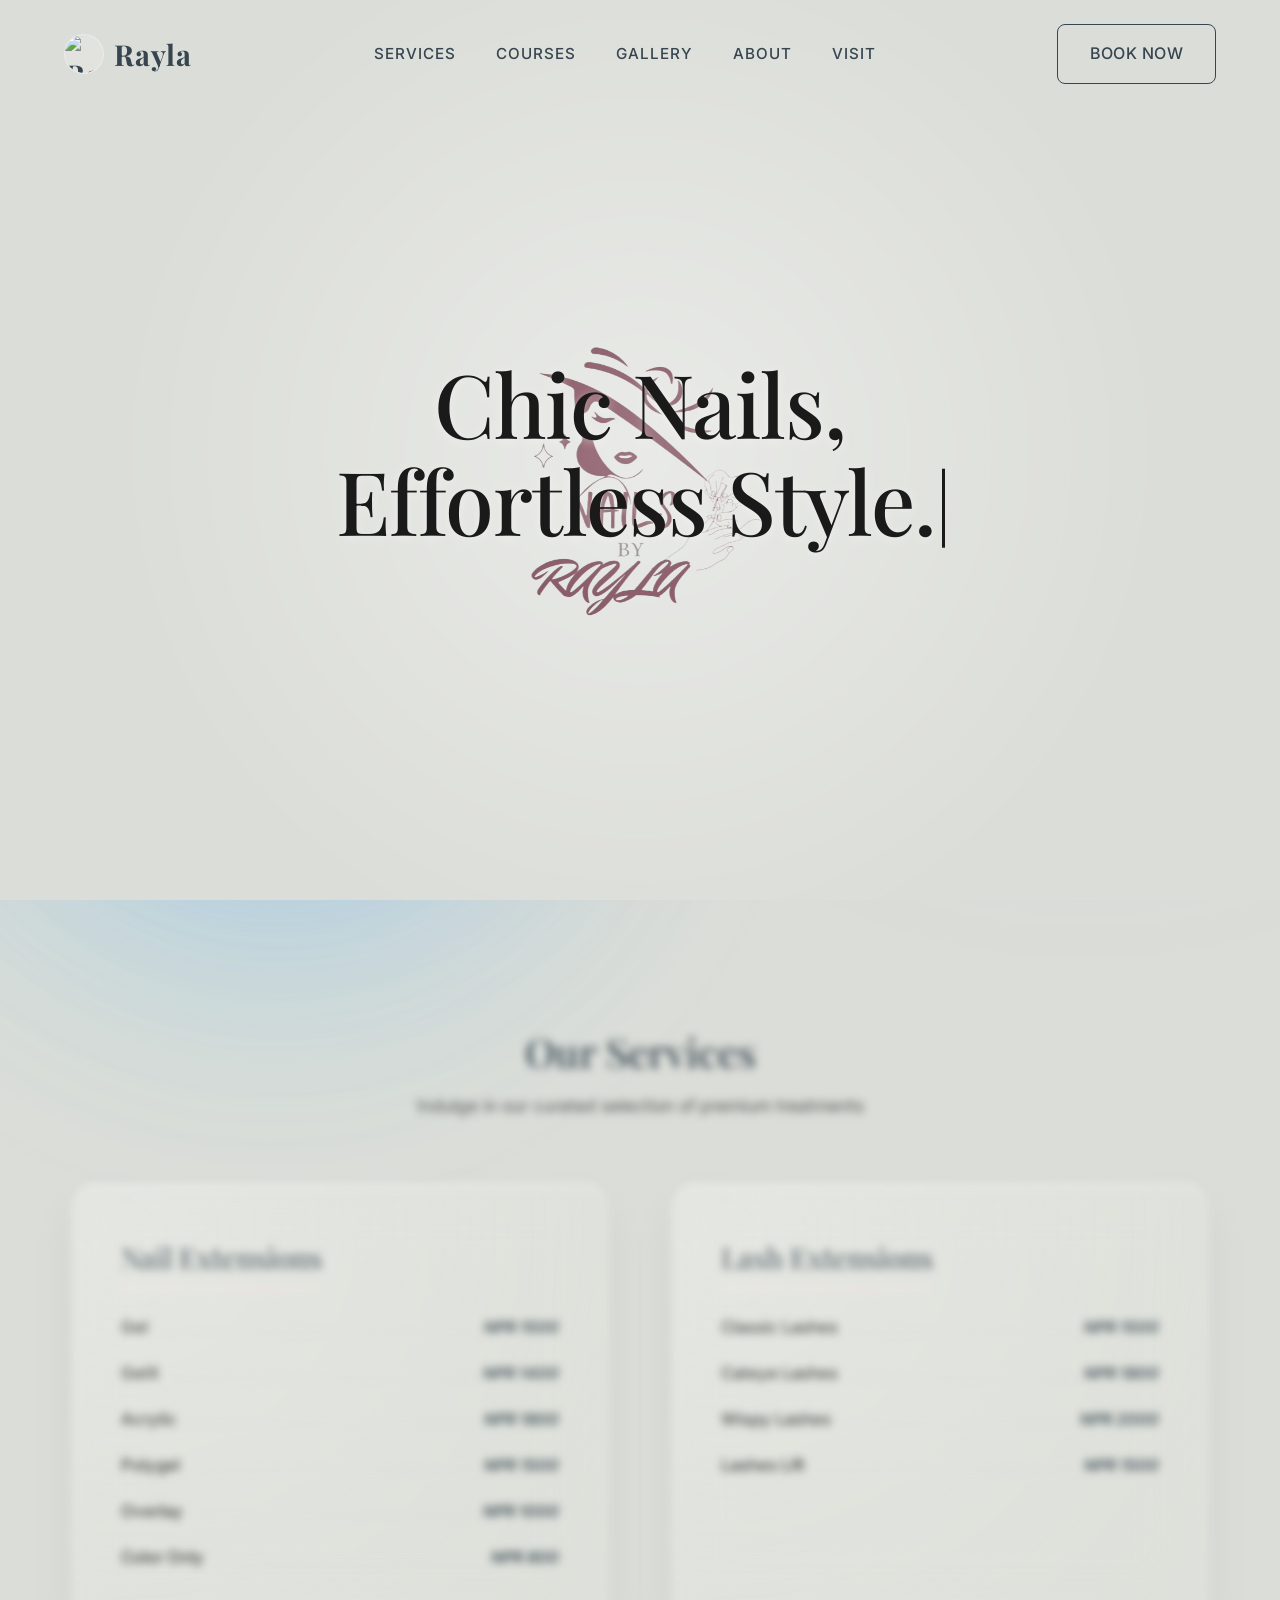
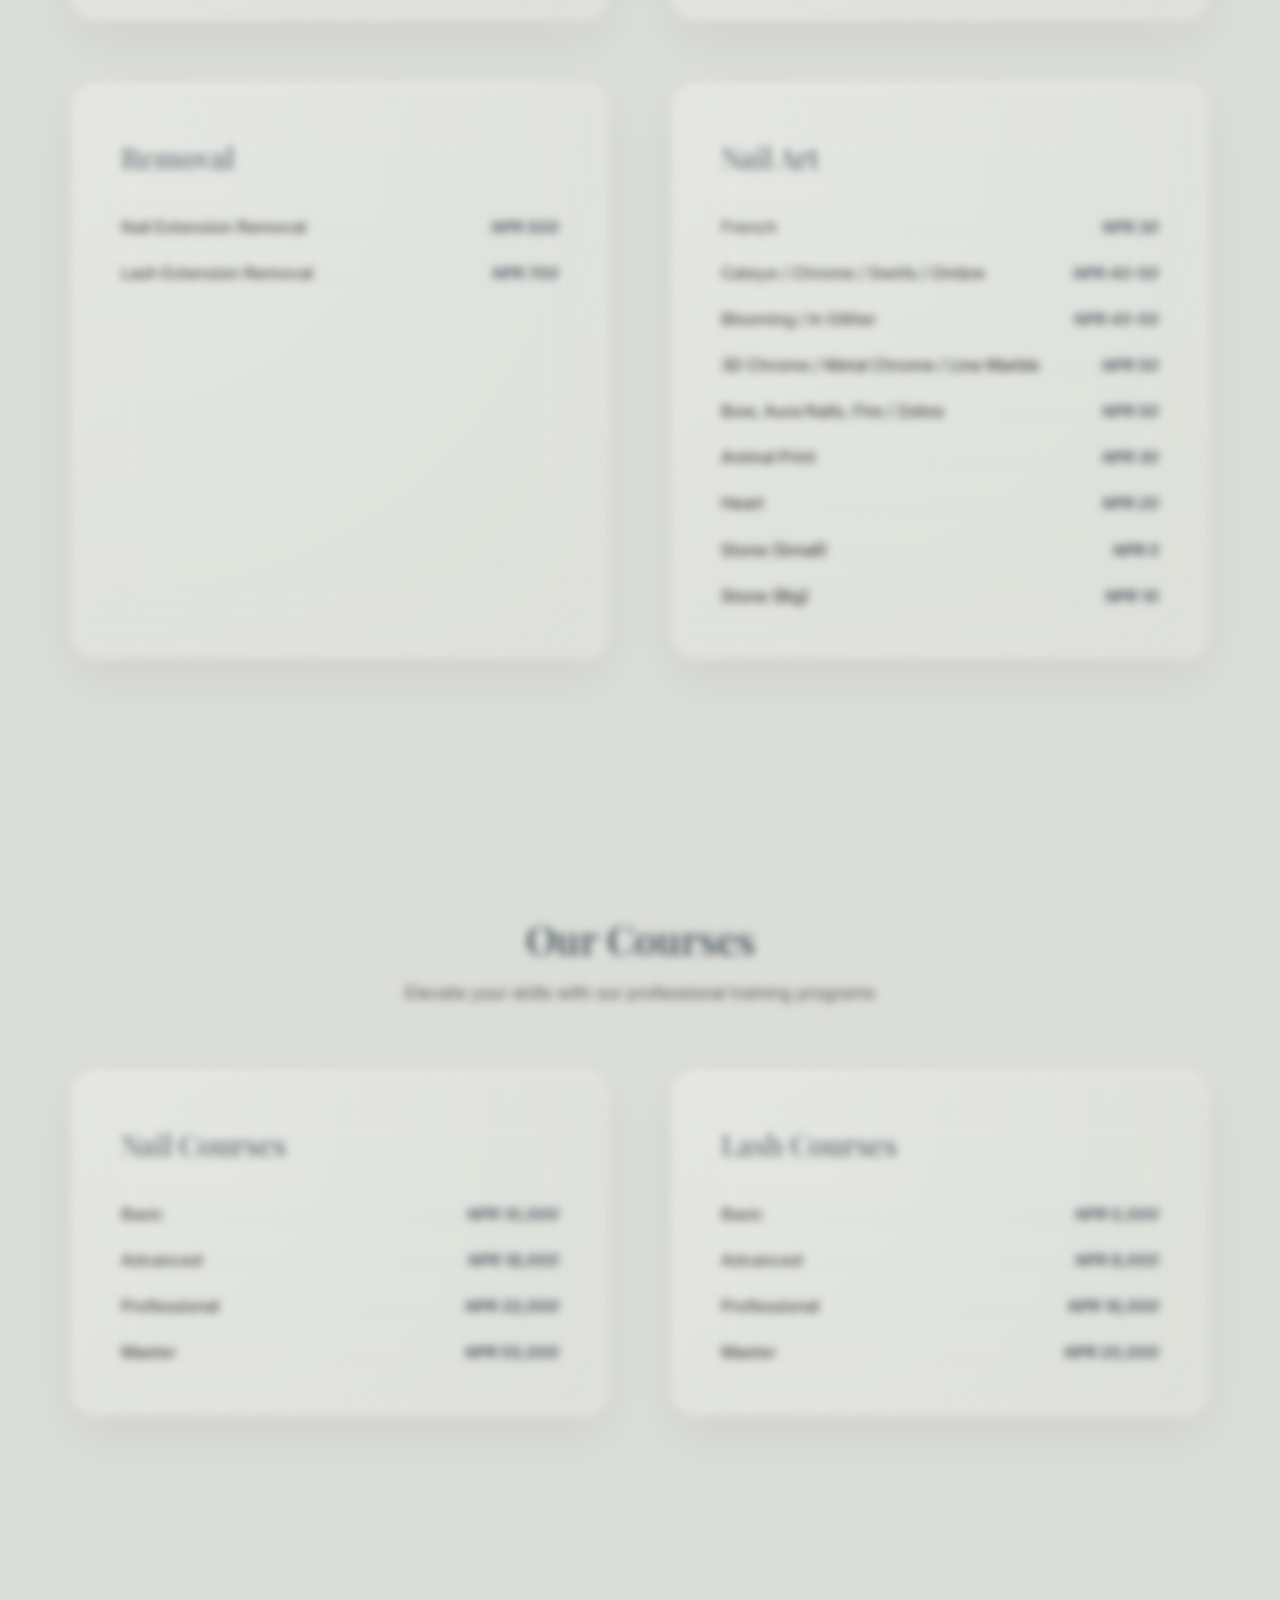
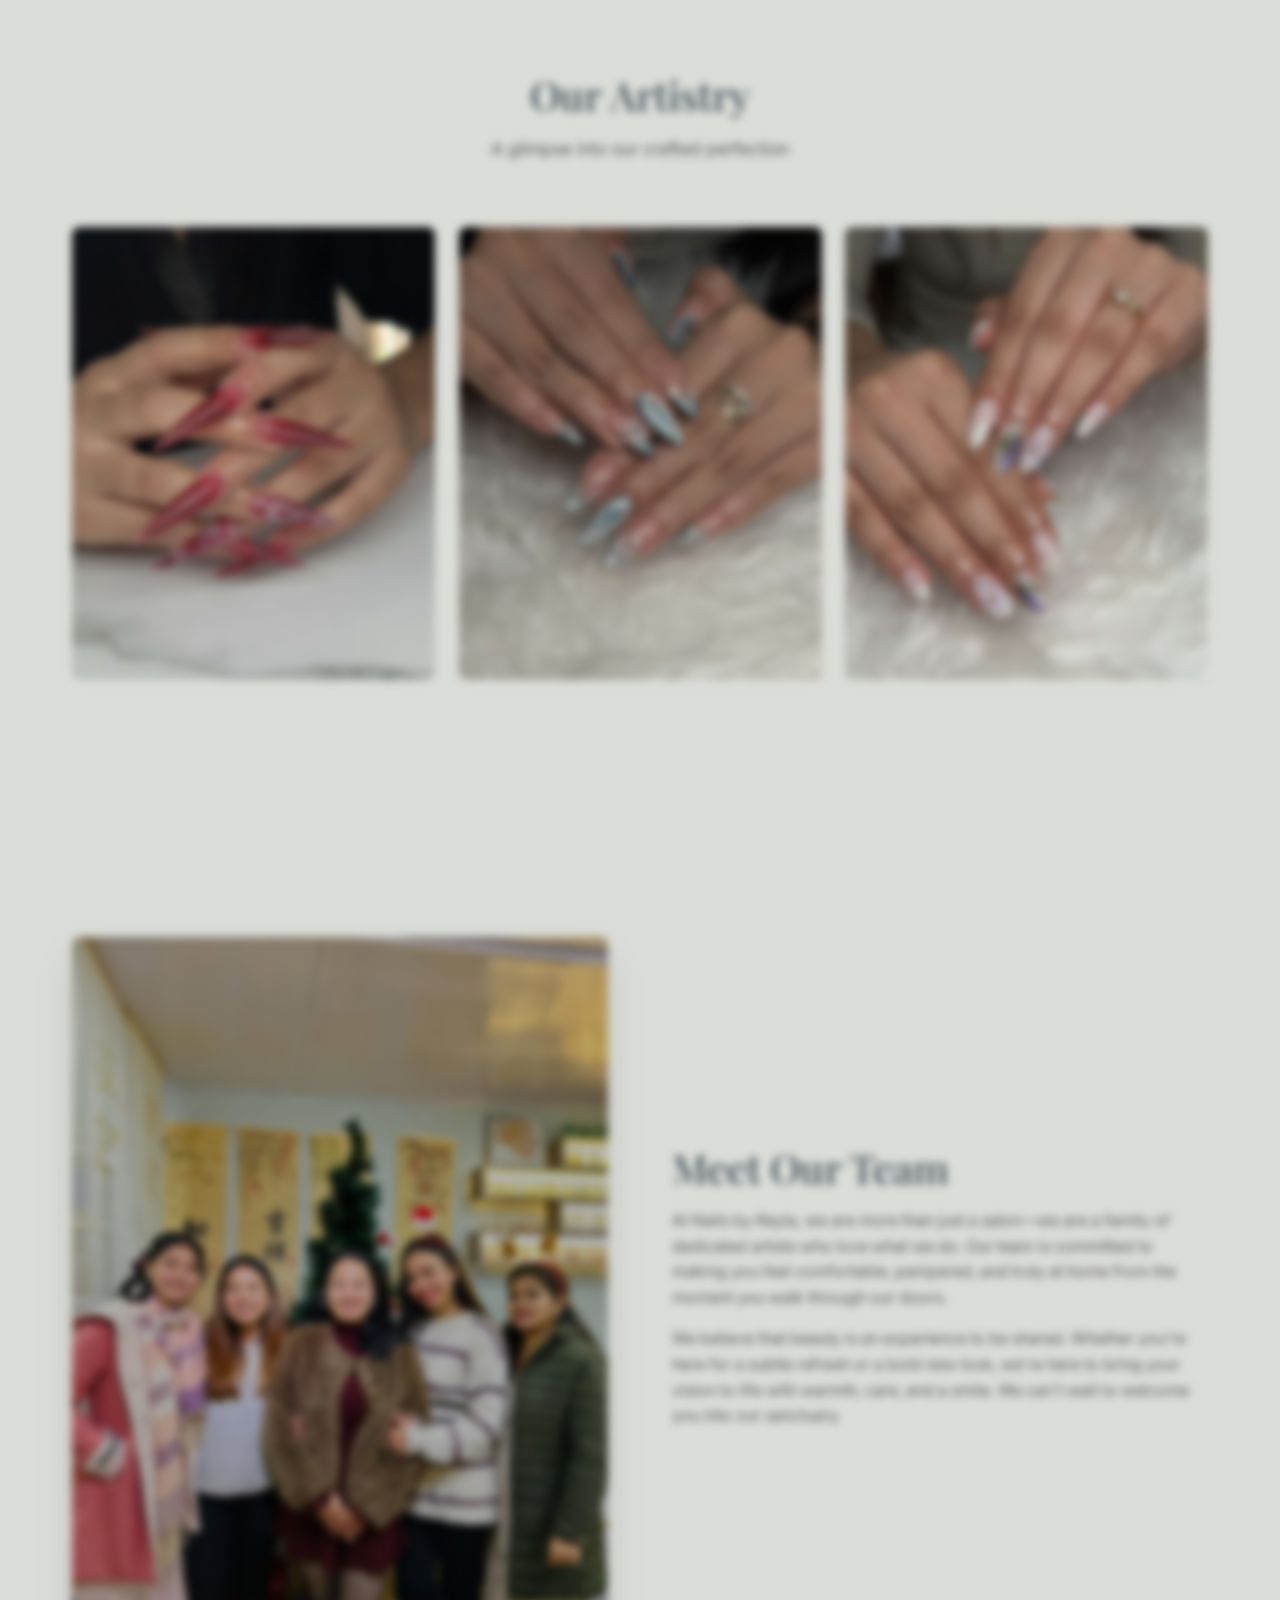
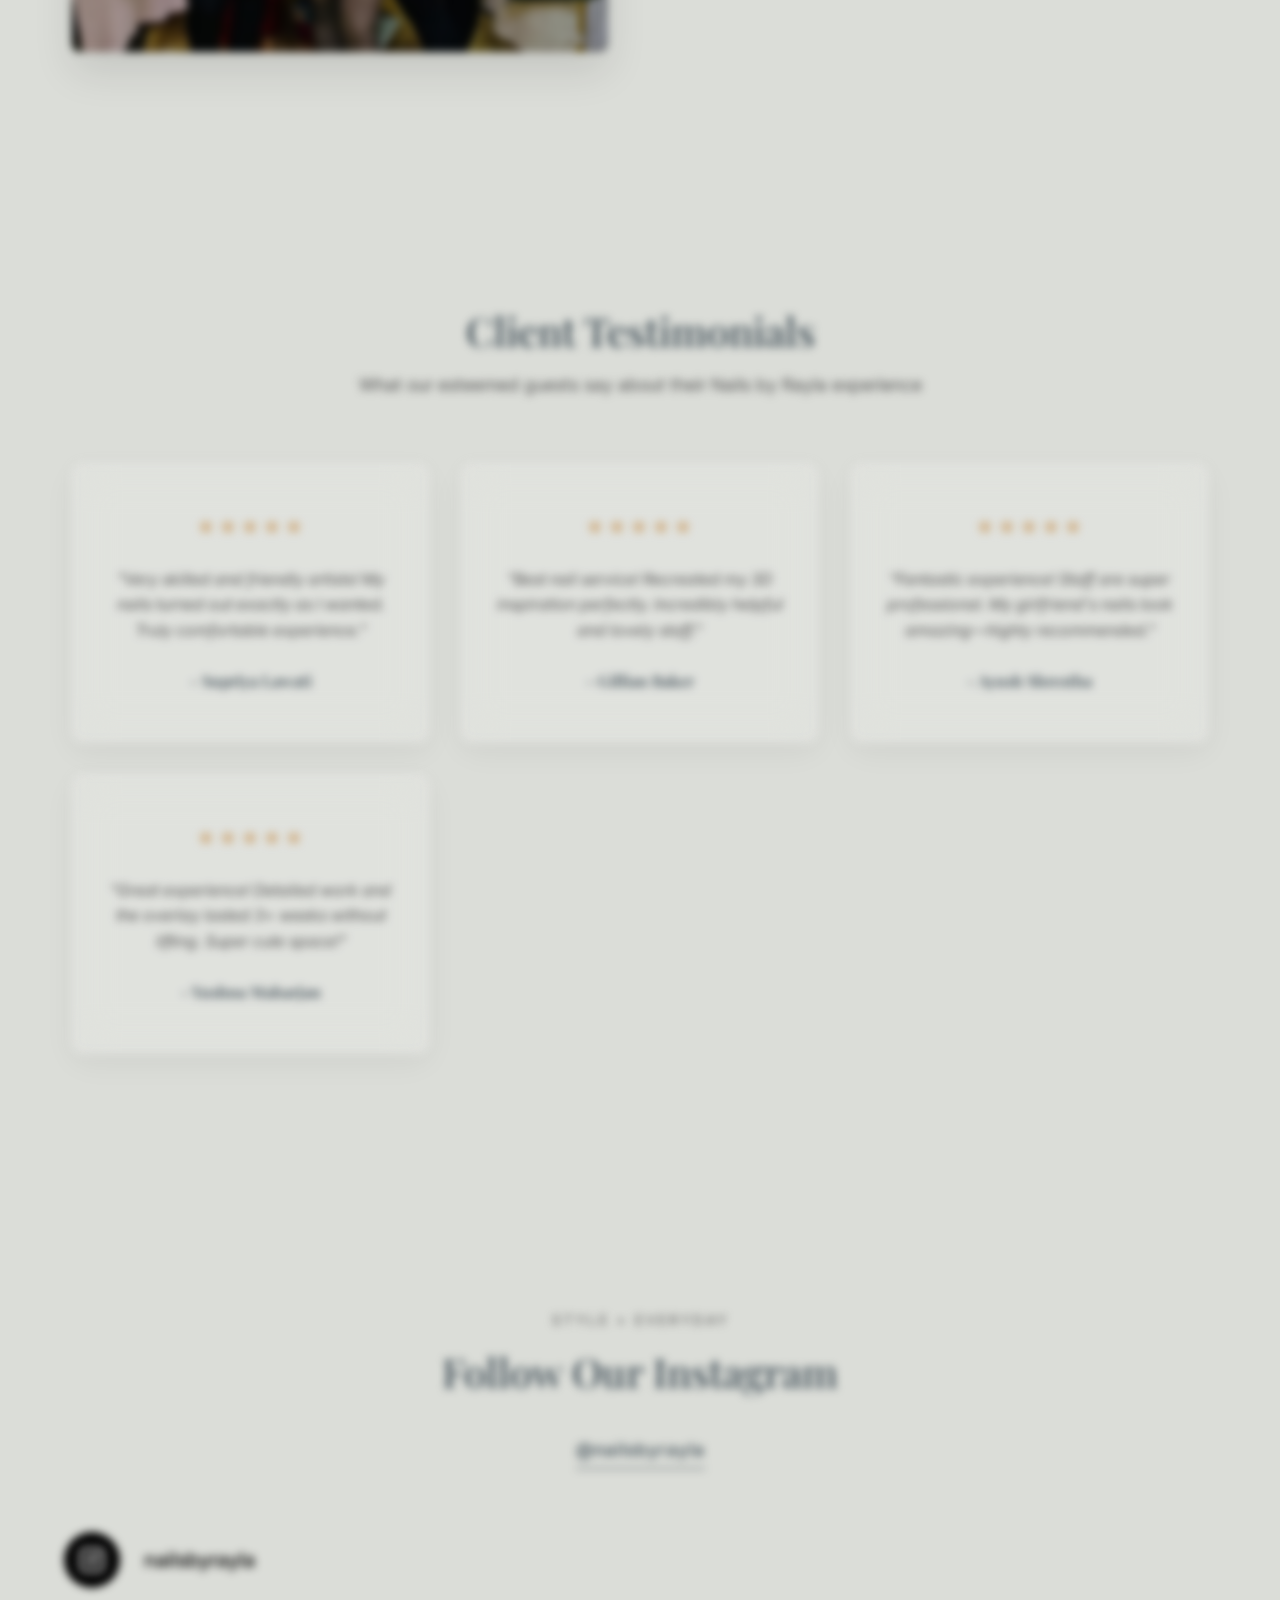
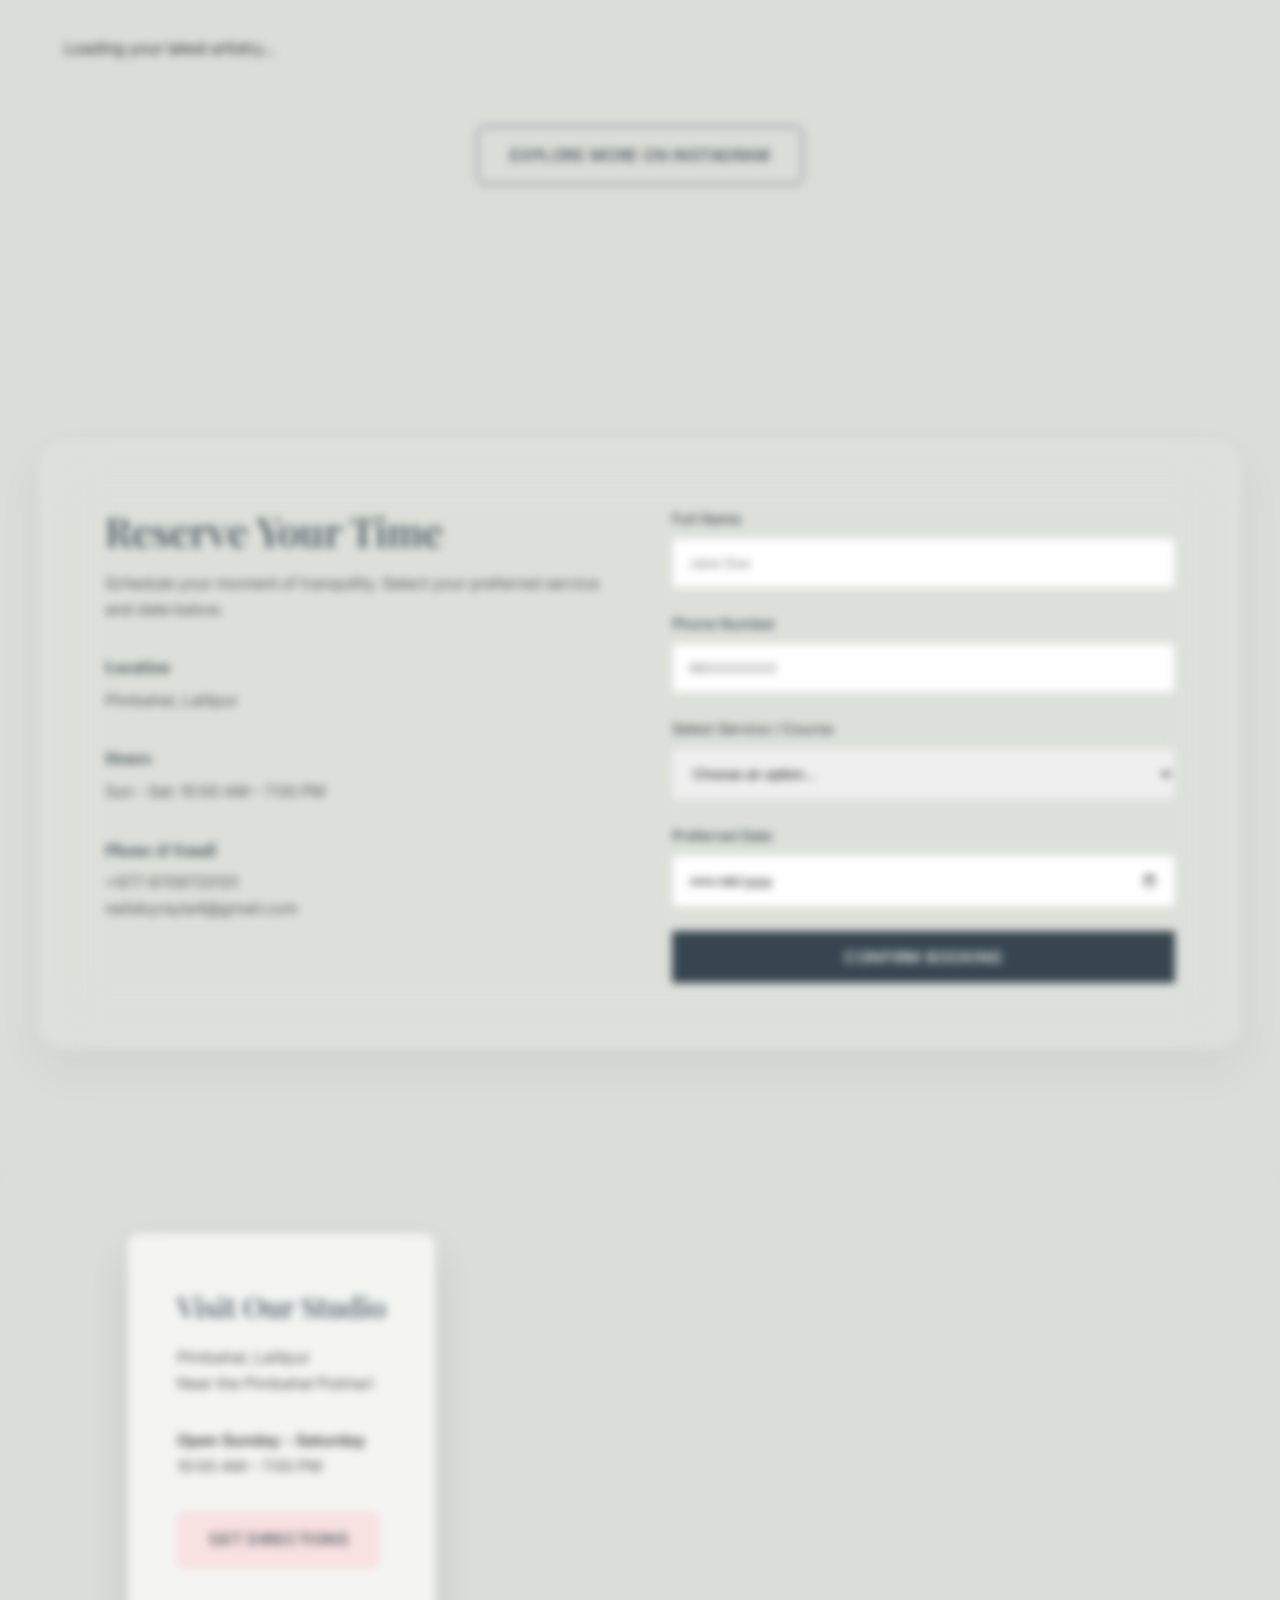
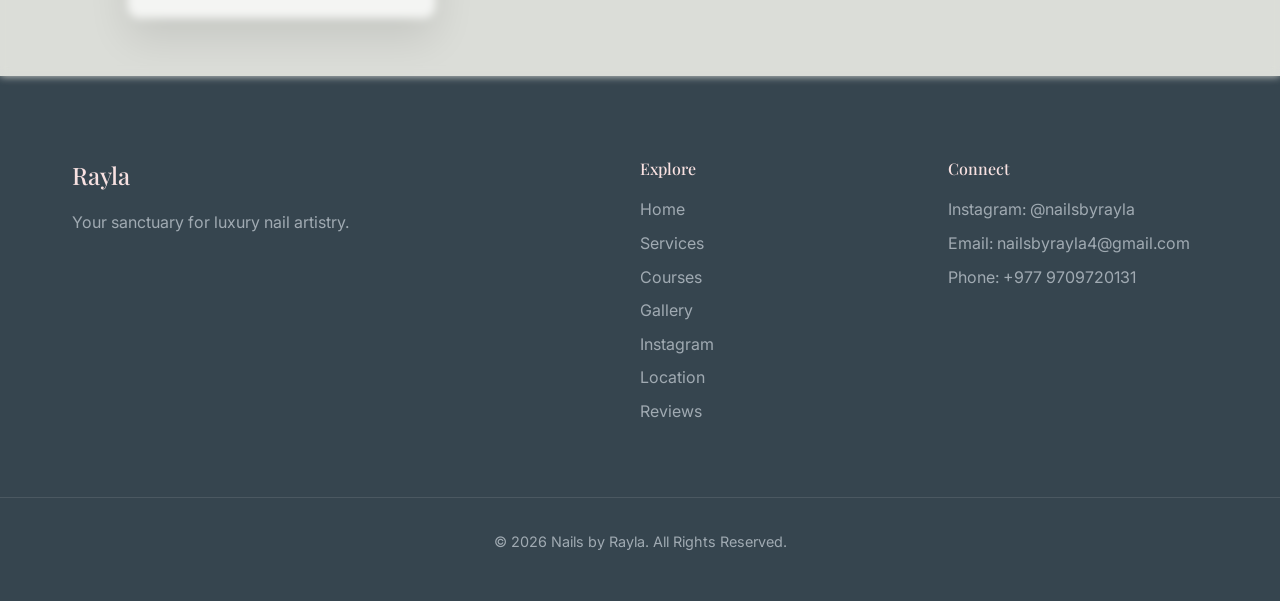
==== commit 7df8d874: "final touches" ====
--- a/index.html
+++ b/index.html
@@ -14,6 +14,7 @@
 		rel="stylesheet" />
 	<link rel="stylesheet" href="style.css" />
 	<link rel="icon" type="image/png" href="images/logo.png" />
+	<link rel="icon" type="image/png" href="images/favicon_rayla_gold_r.png">
 </head>
 
 <body>
@@ -386,7 +387,15 @@
 				</div>
 				<div class="form-group">
 					<label for="phone">Phone Number</label>
-					<input type="tel" id="phone" name="phone" required placeholder="+977 9800000000" />
+					<input 
+						type="tel" 
+						id="phone" 
+						name="phone" 
+						placeholder="98XXXXXXXX" 
+						required 
+						pattern="[0-9]{7,15}"
+						title="Please enter a valid phone number (7-15 digits)"
+					/>
 				</div>
 				<div class="form-group">
 					<label for="service">Select Service / Course</label>
@@ -401,7 +410,7 @@
 				<div class="form-group" id="sub-service-group" style="display: none;">
 					<label for="sub-service" id="sub-service-label">Specific Treatment</label>
 					<select id="sub-service" name="sub-service">
-						<!-- Options injected by script.js -->
+						
 					</select>
 				</div>
 				<div class="form-group">
--- a/style.css
+++ b/style.css
@@ -116,7 +116,7 @@
 	cursor: pointer;
 	transition: var(--transition-smooth);
 	text-align: center;
-	border-radius: 8px; /* Subtle elegant rounding */
+	border-radius: 8px;
 }
 
 .btn-primary {
@@ -786,7 +786,7 @@
 }
 
 .booking-form .btn {
-	border-radius: 0; /* Keep the confirm booking button square */
+	border-radius: 0;
 }
 
 .contact-item {
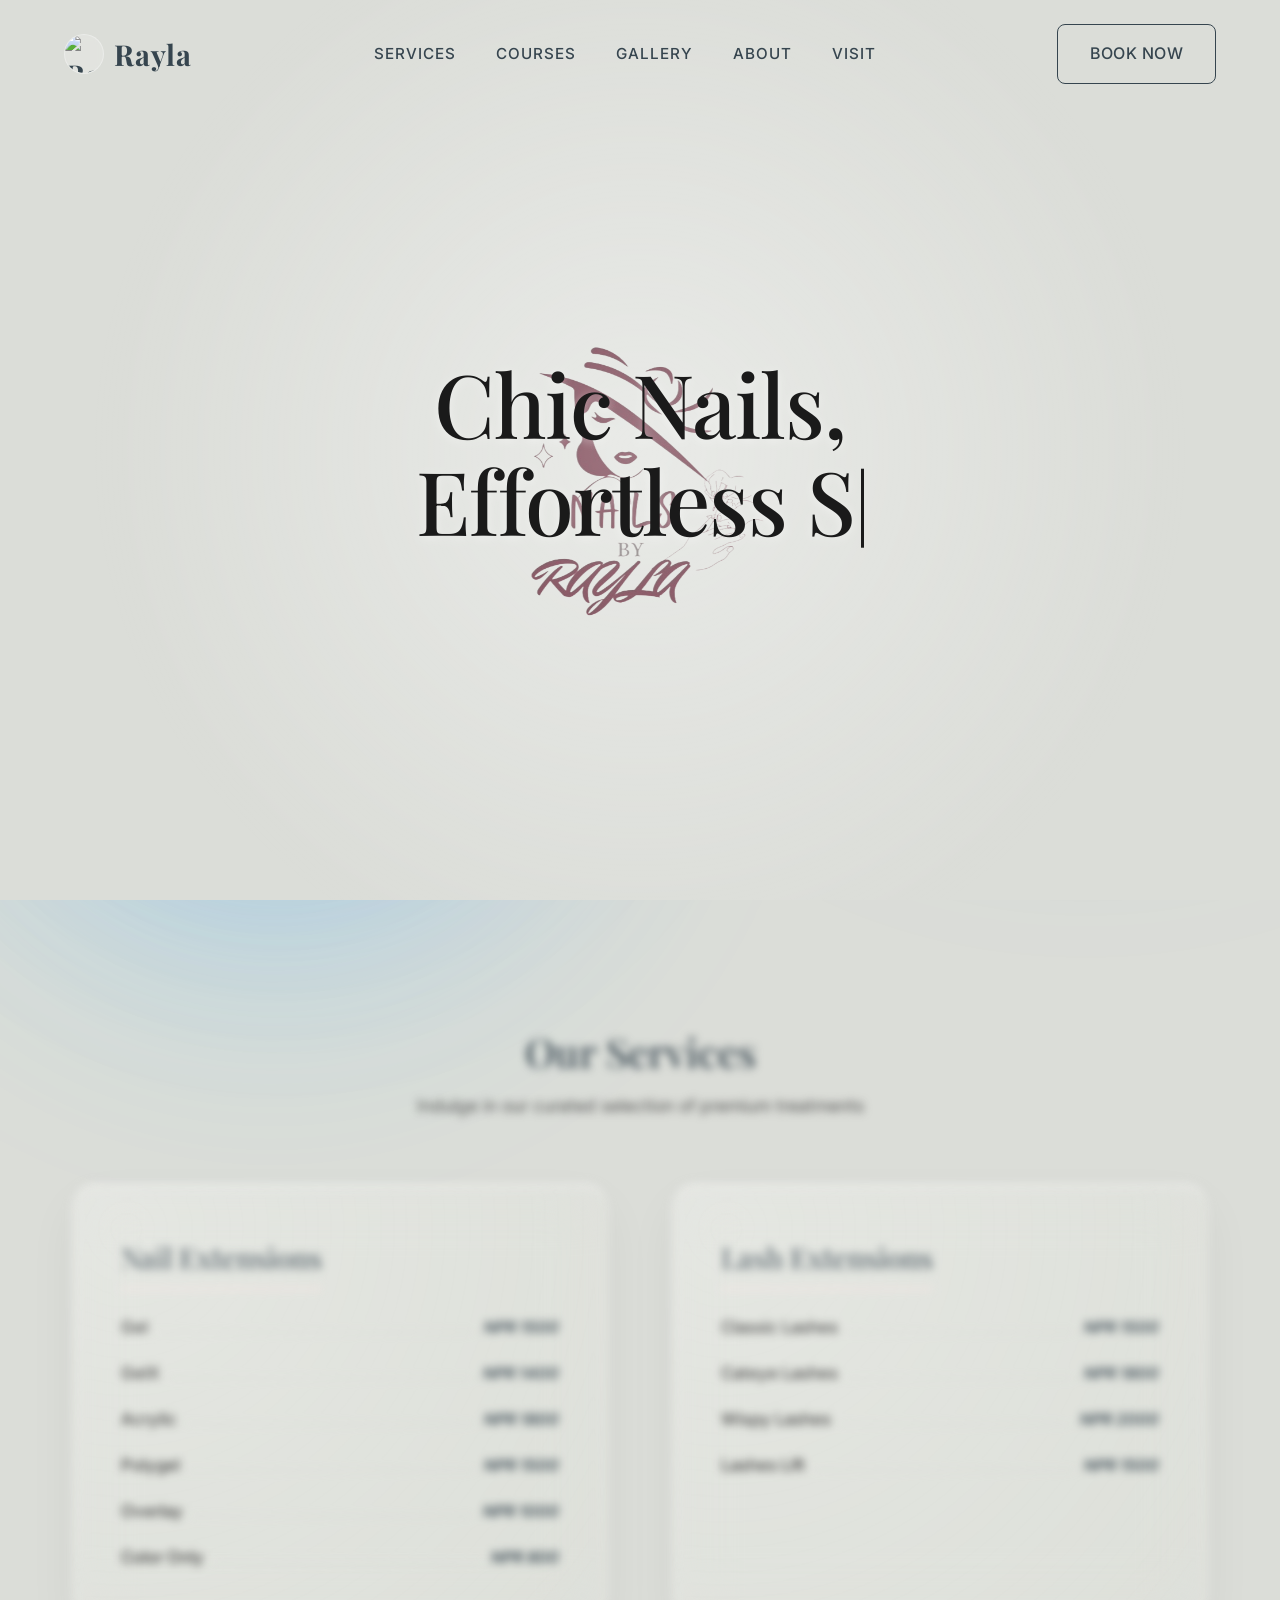
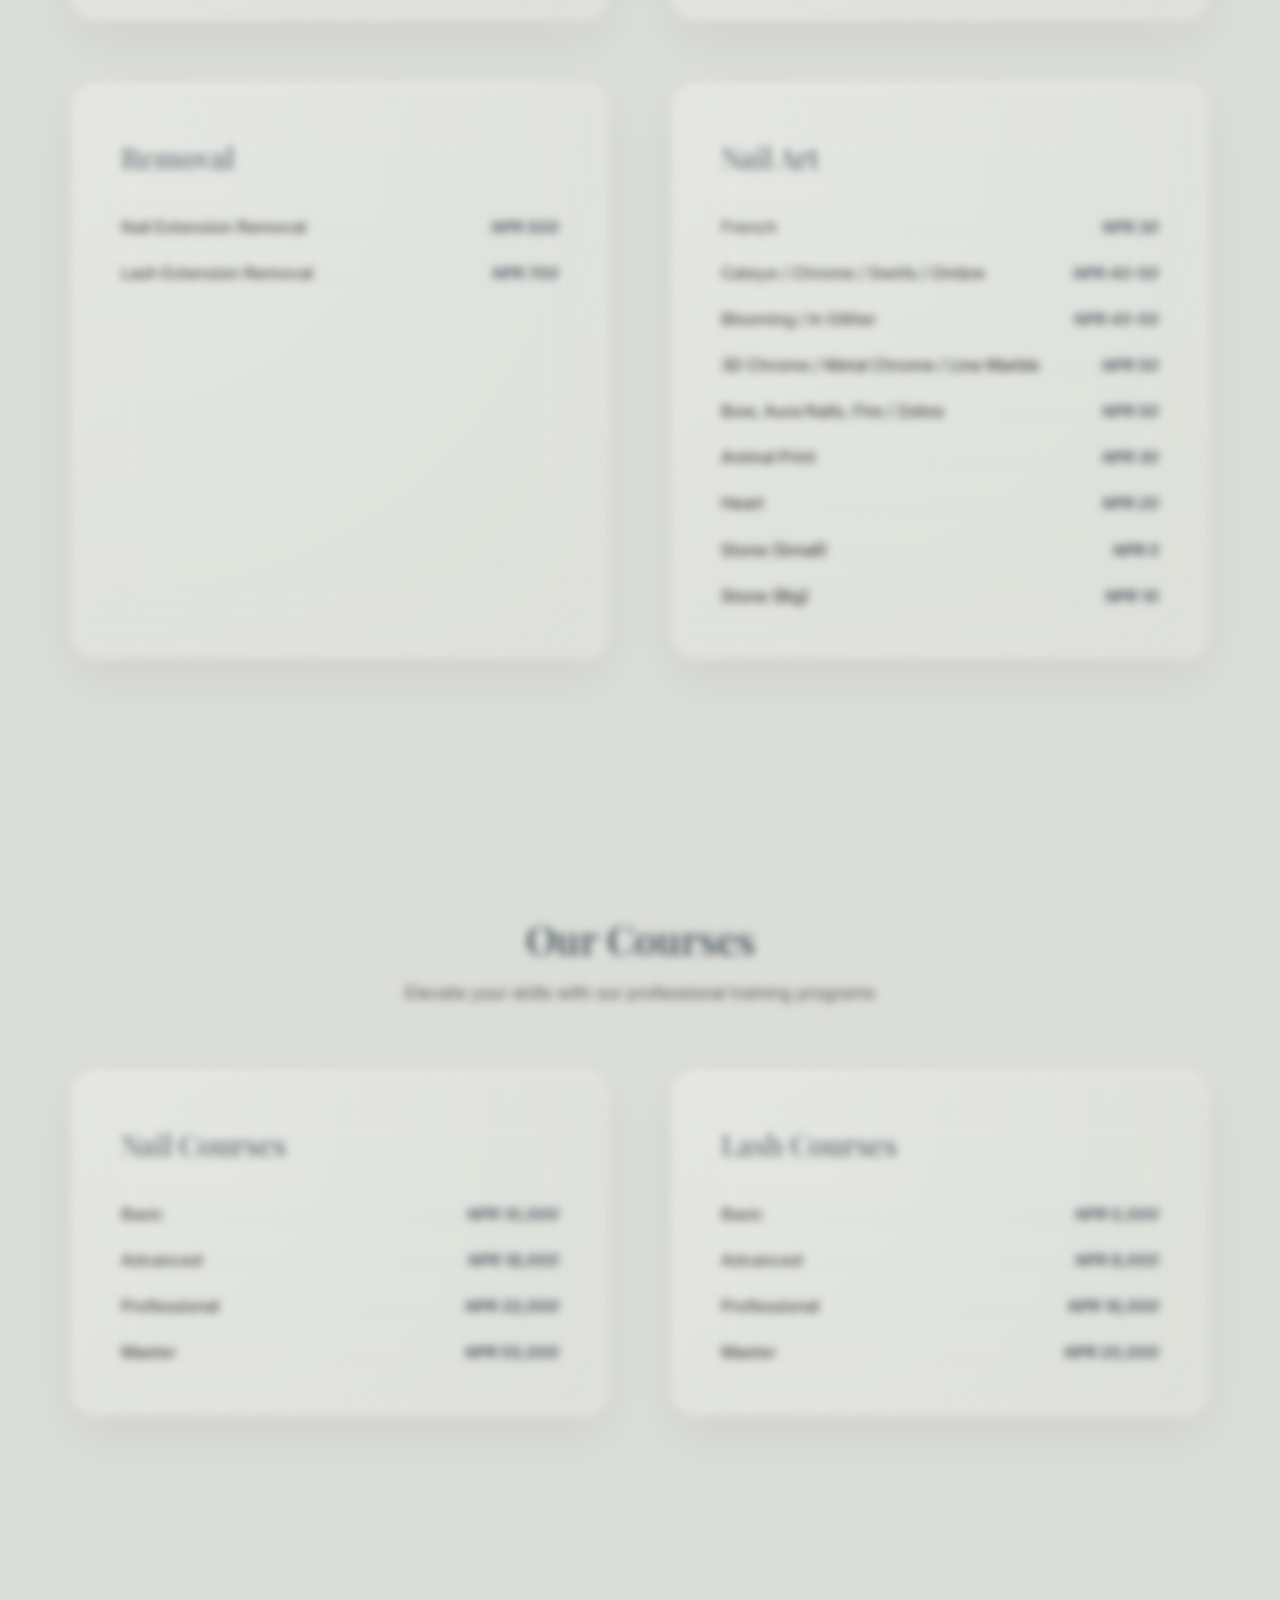
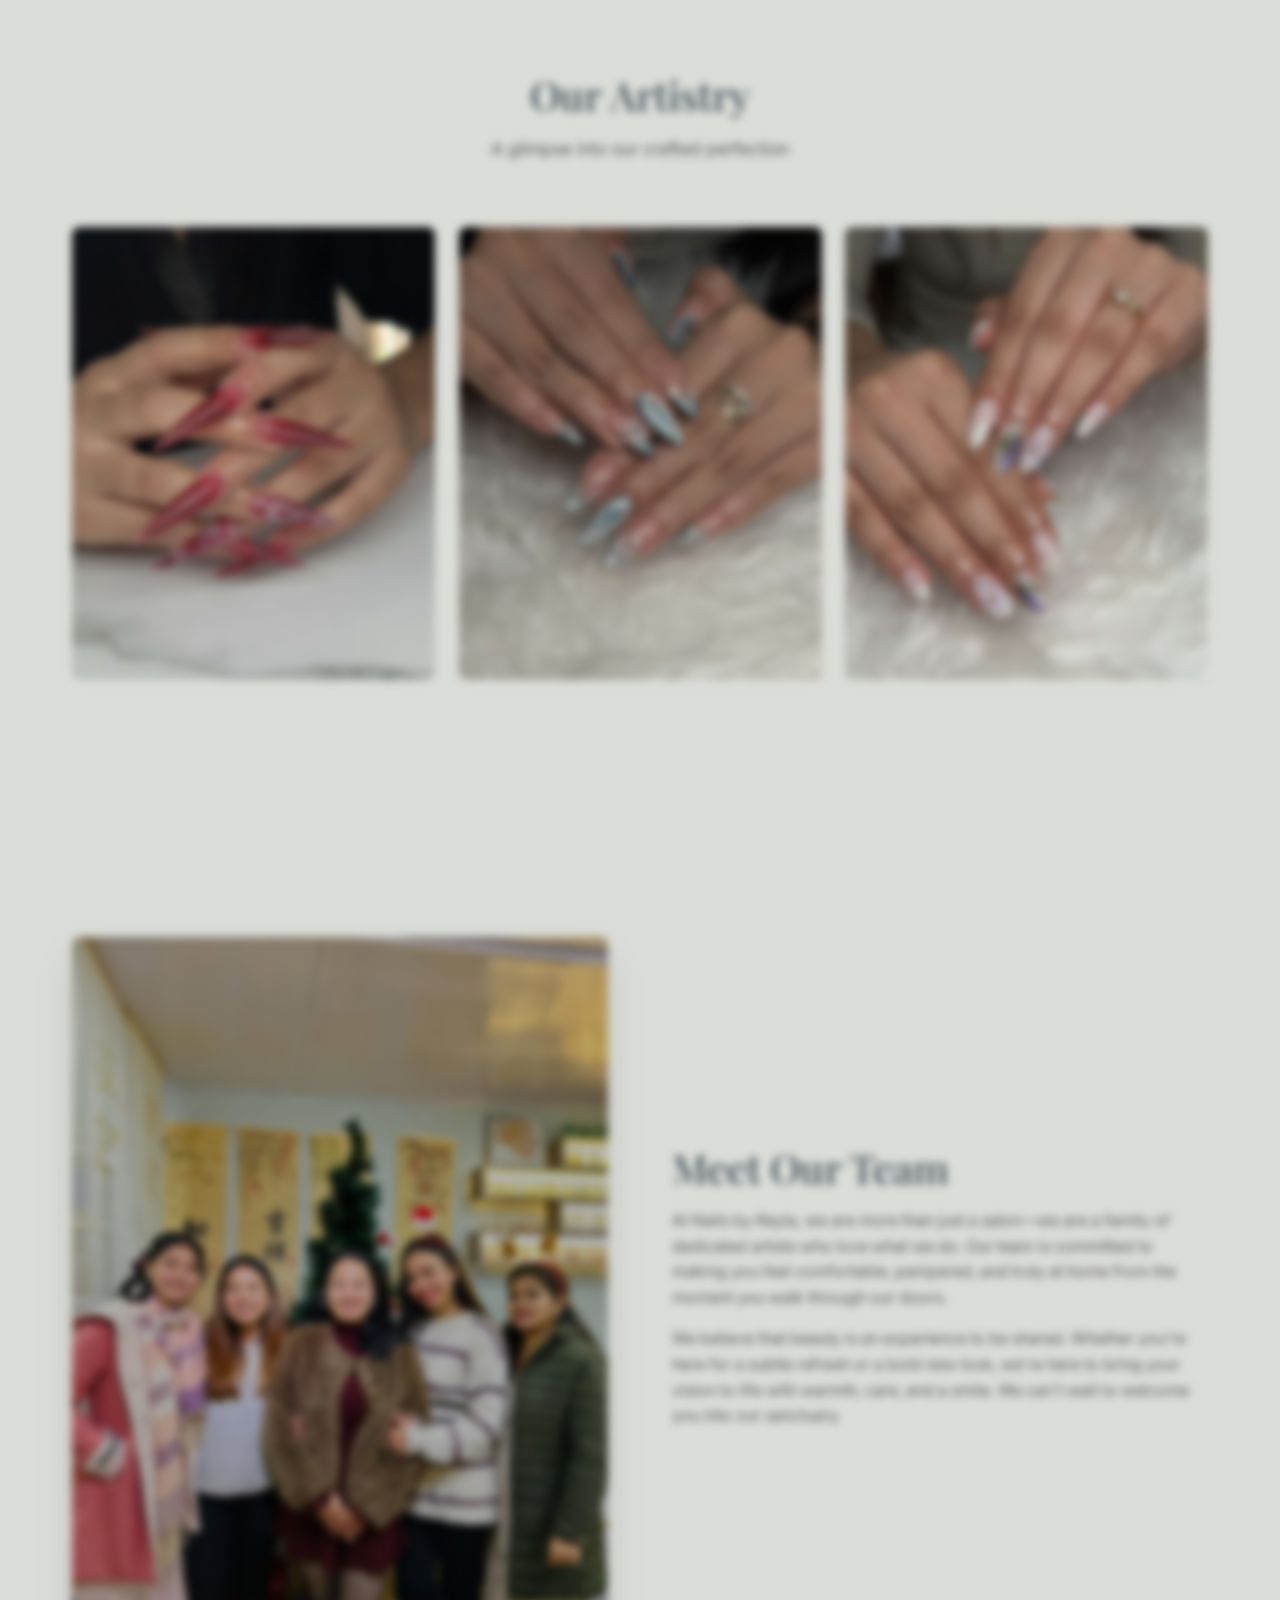
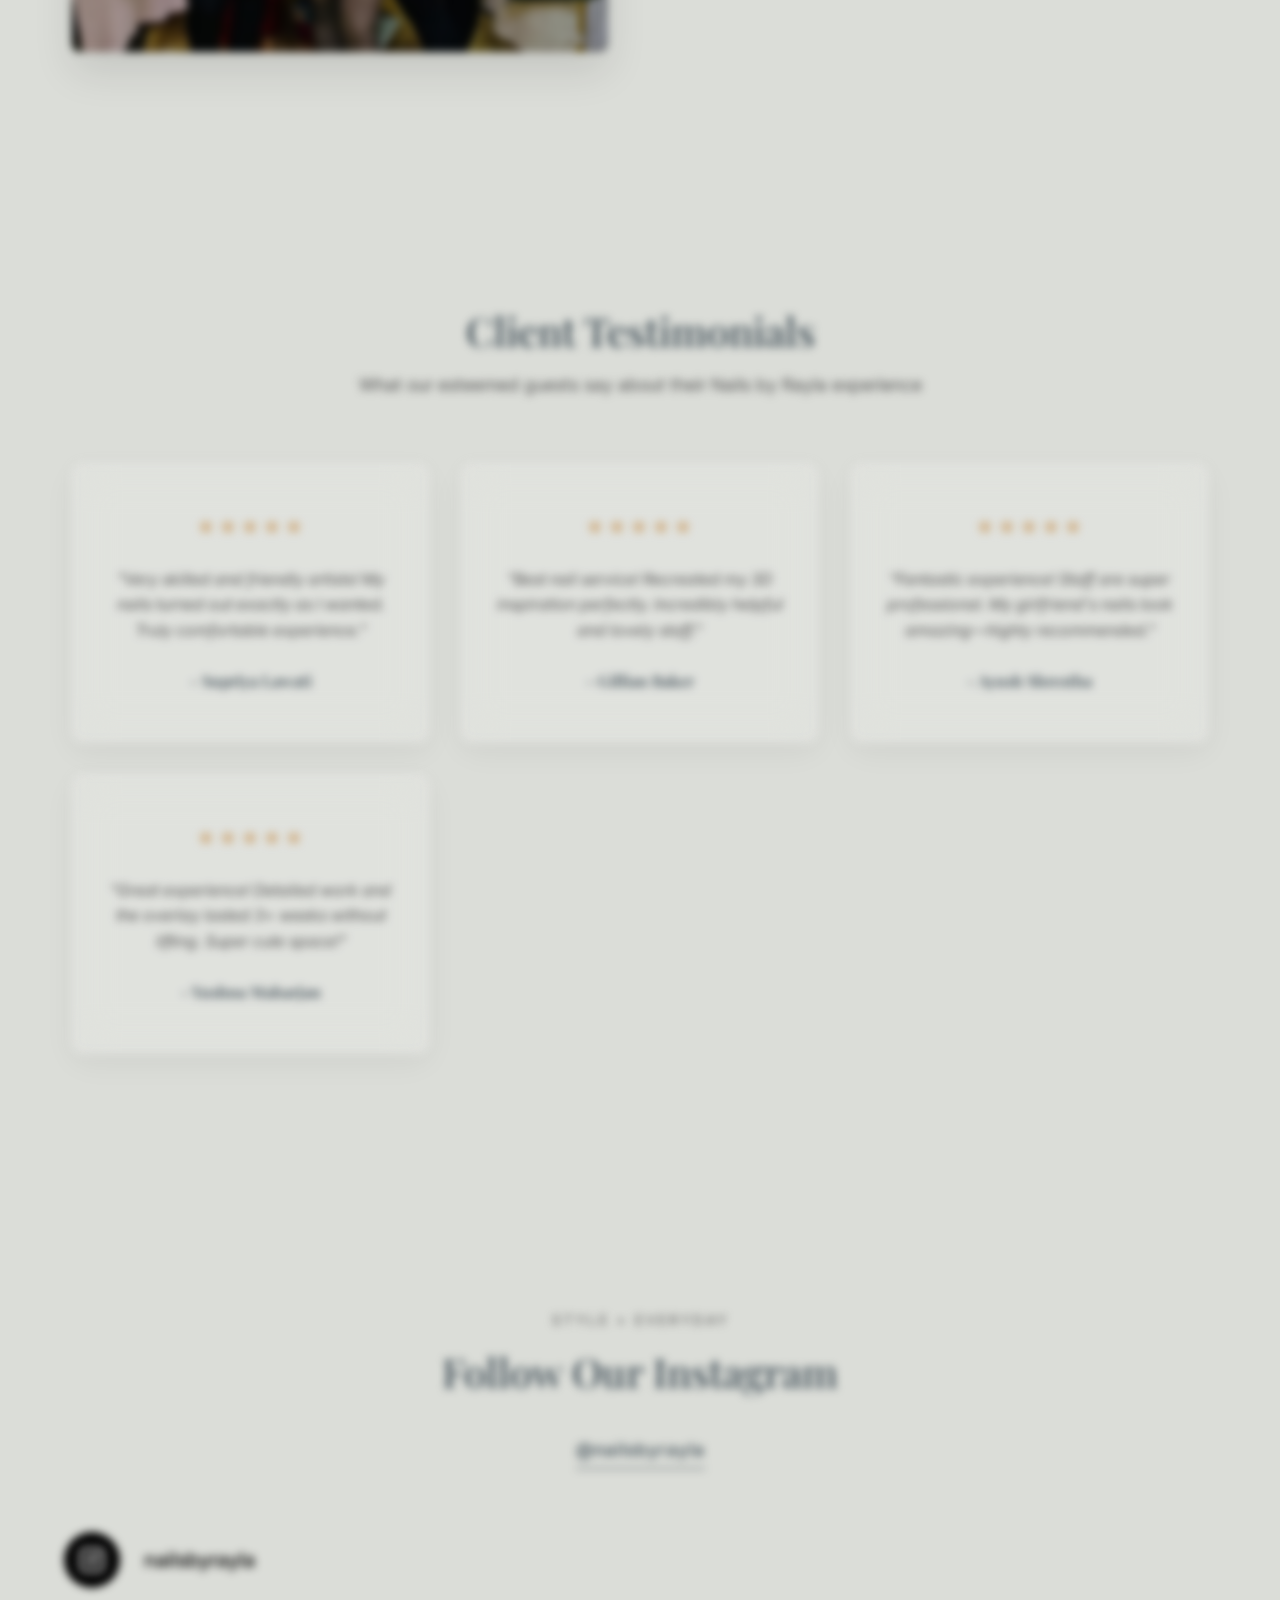
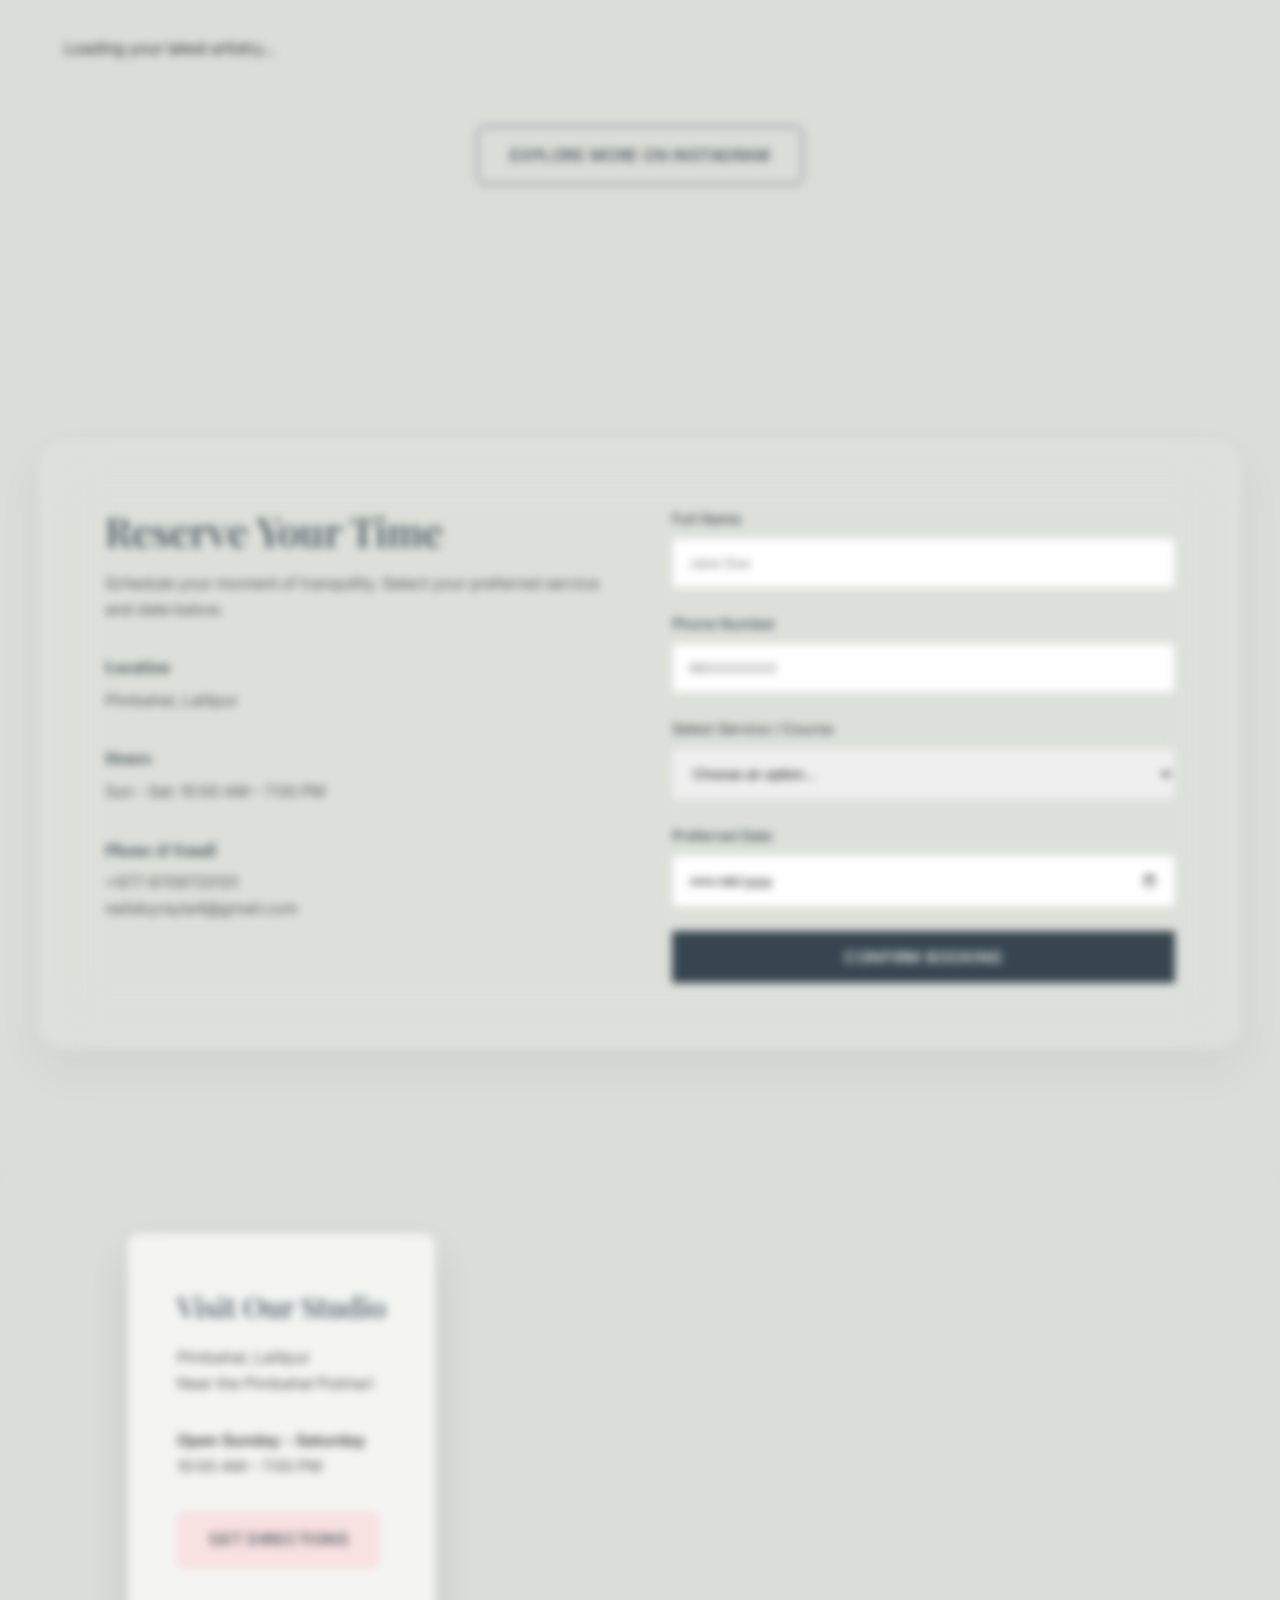
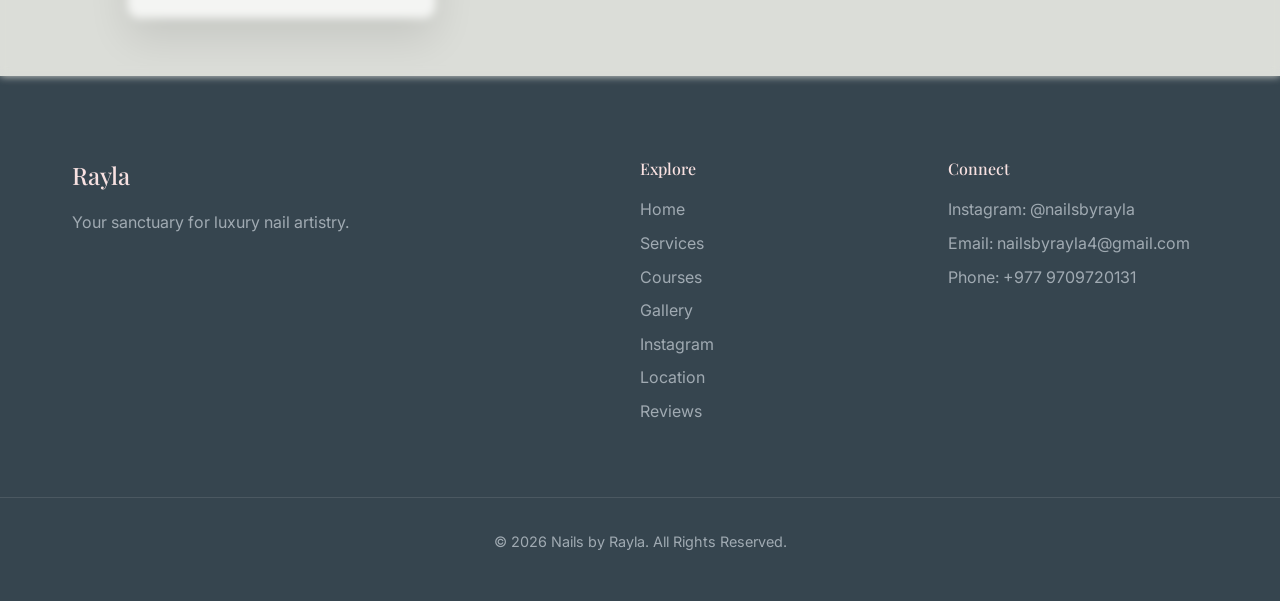
==== commit f47802a2: "final touches" ====
--- a/index.html
+++ b/index.html
@@ -14,7 +14,6 @@
 		rel="stylesheet" />
 	<link rel="stylesheet" href="style.css" />
 	<link rel="icon" type="image/png" href="images/logo.png" />
-	<link rel="icon" type="image/png" href="images/favicon_rayla_gold_r.png">
 </head>
 
 <body>
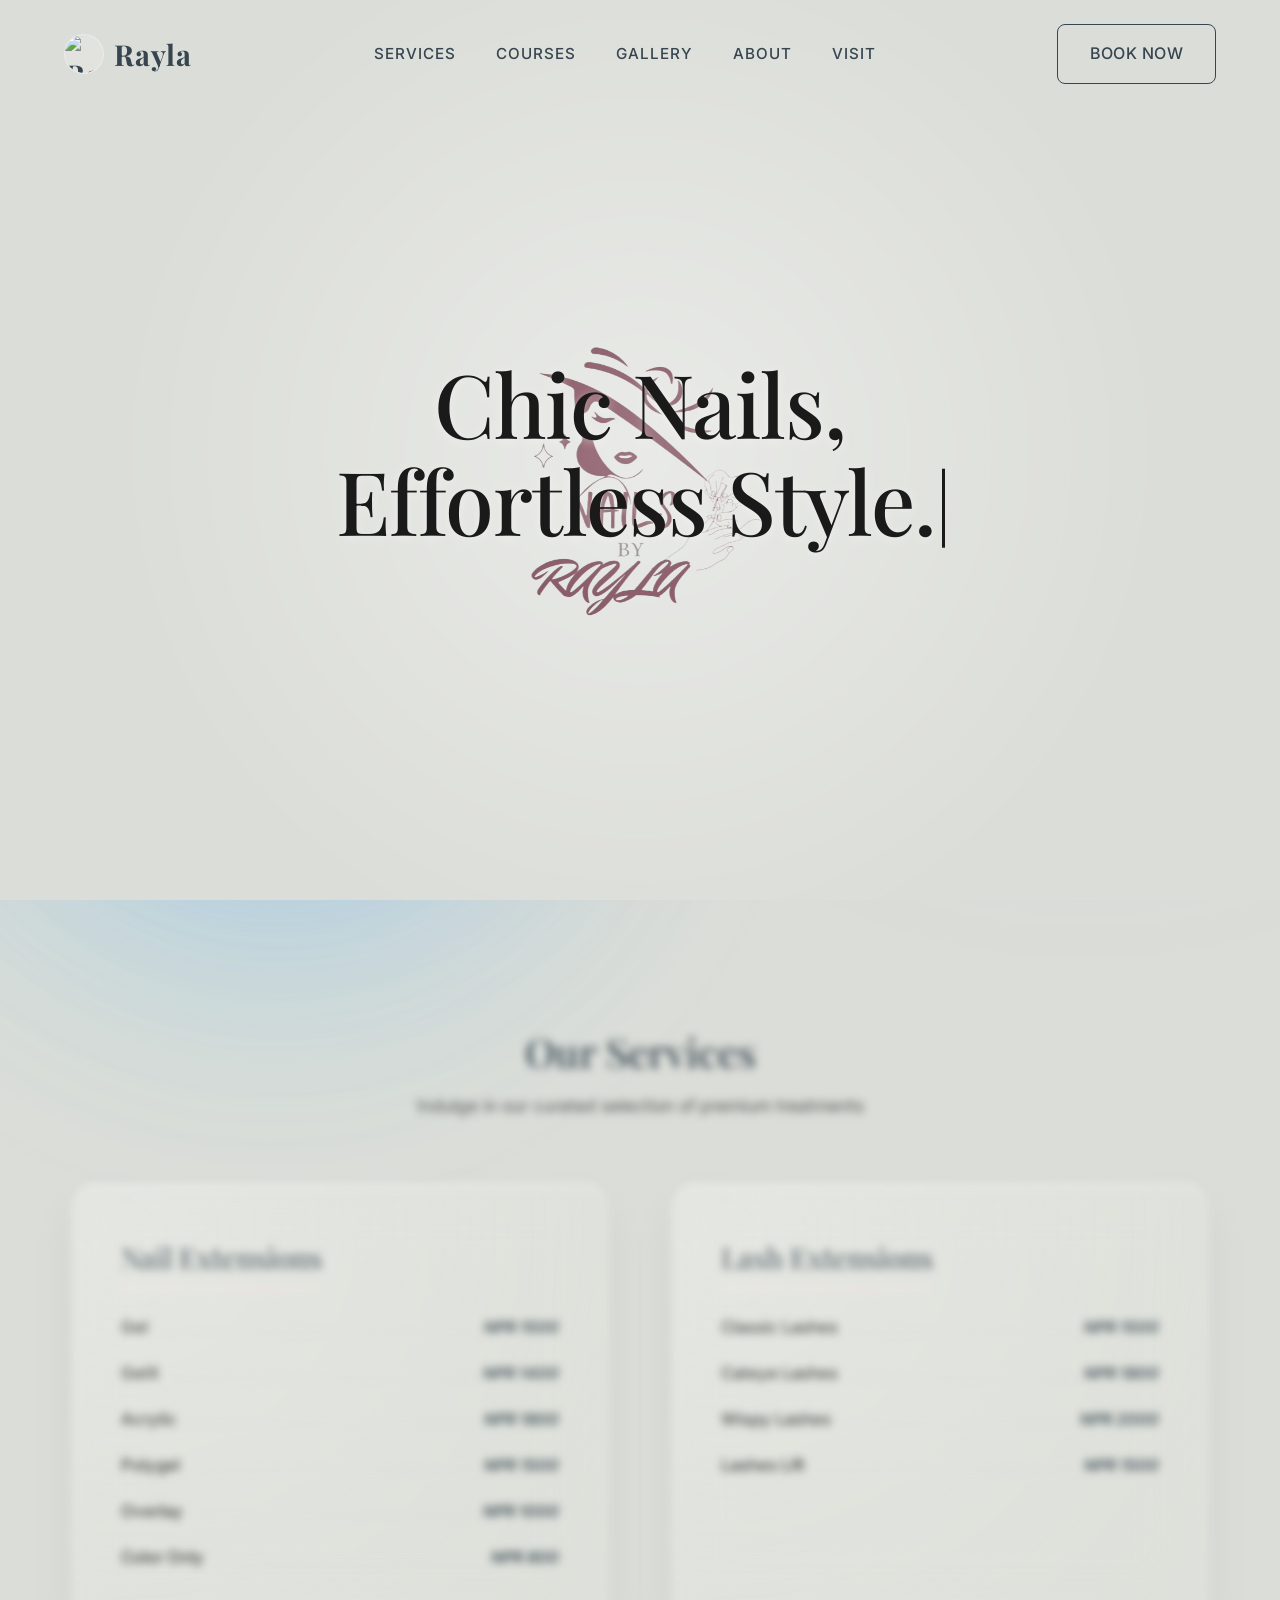
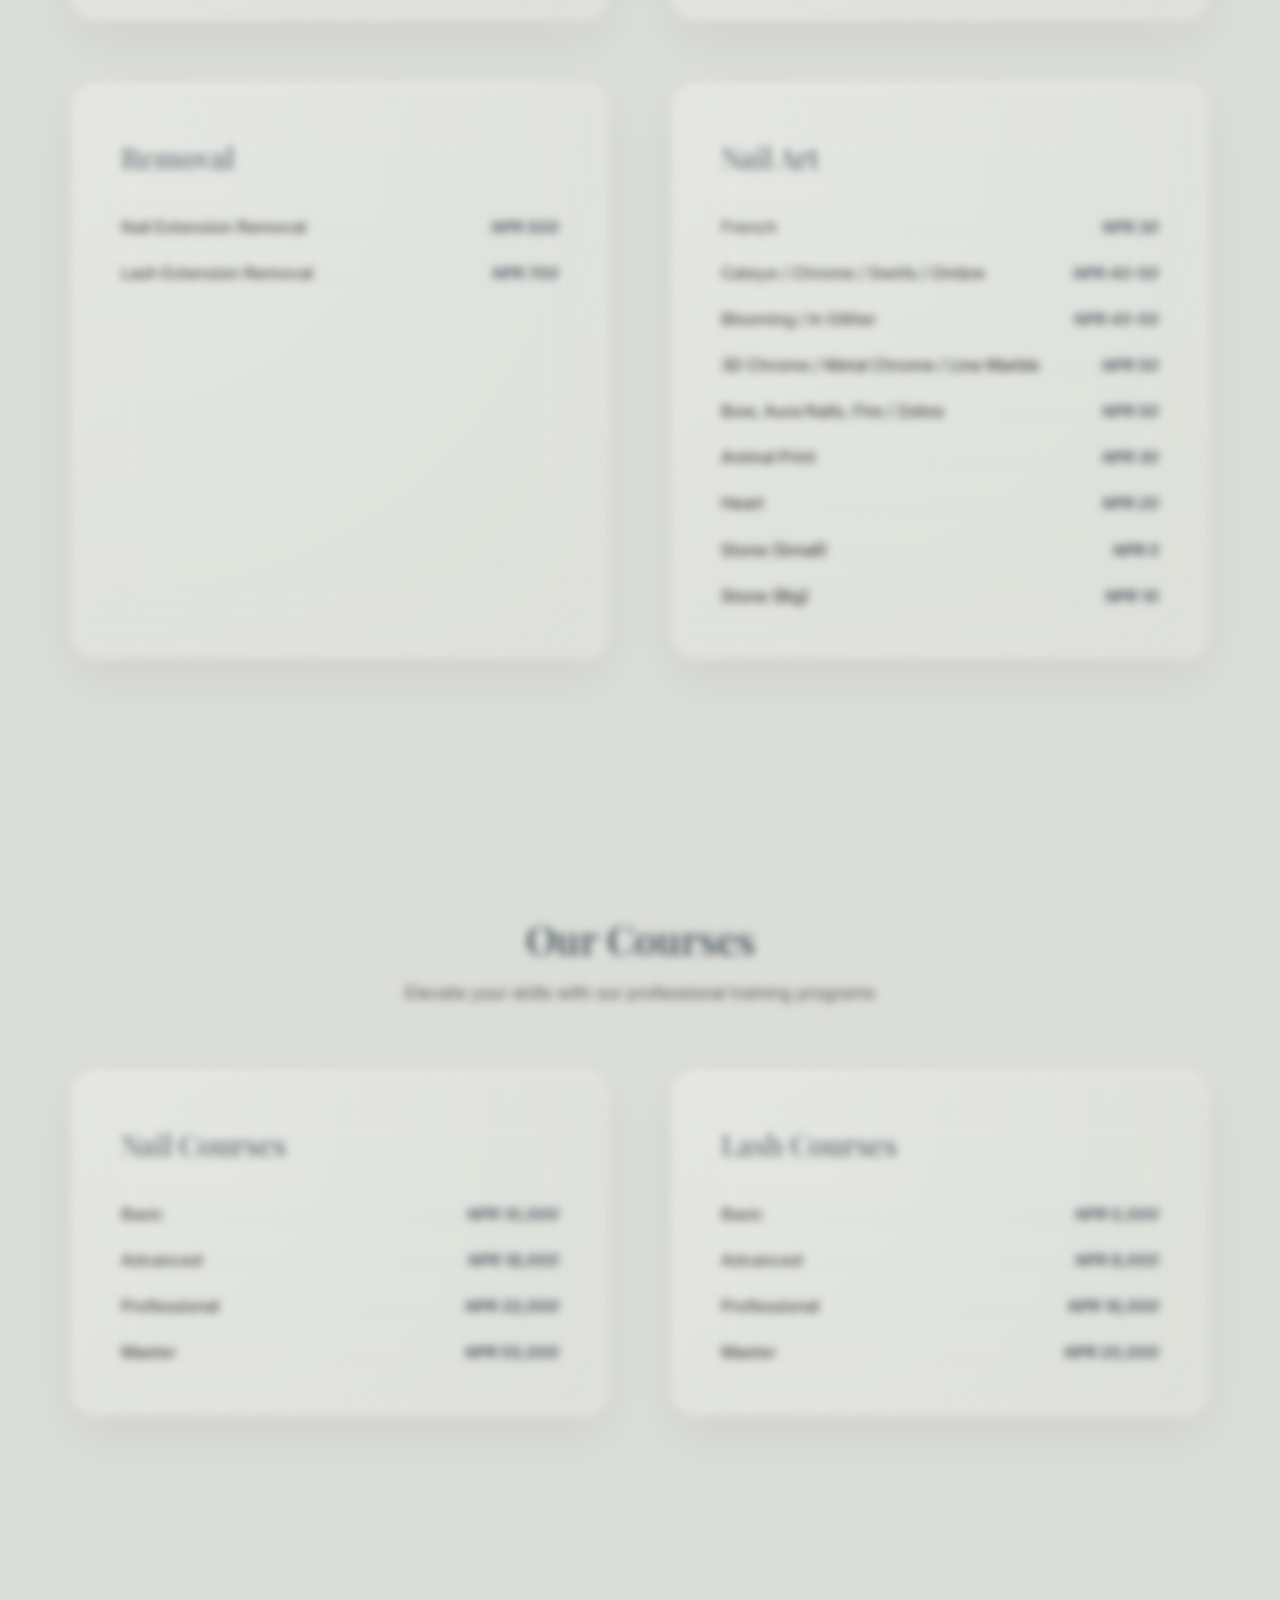
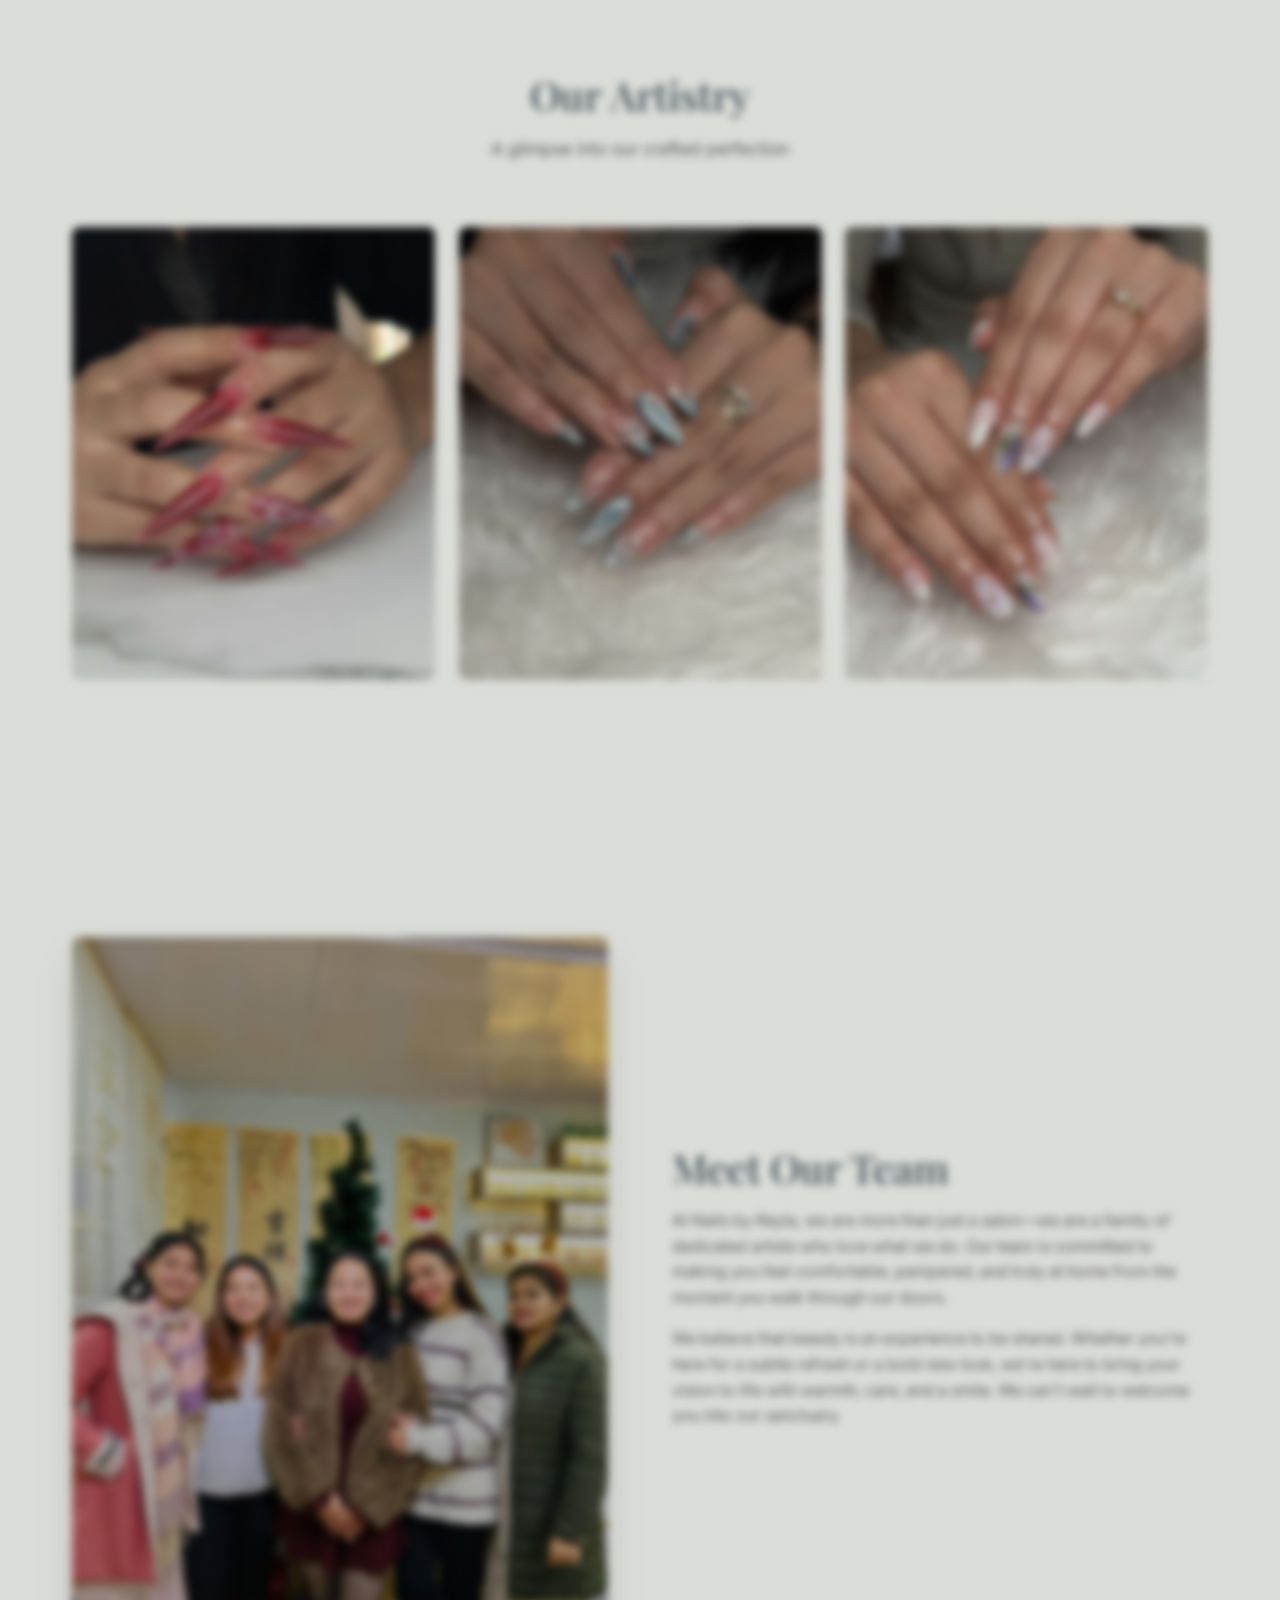
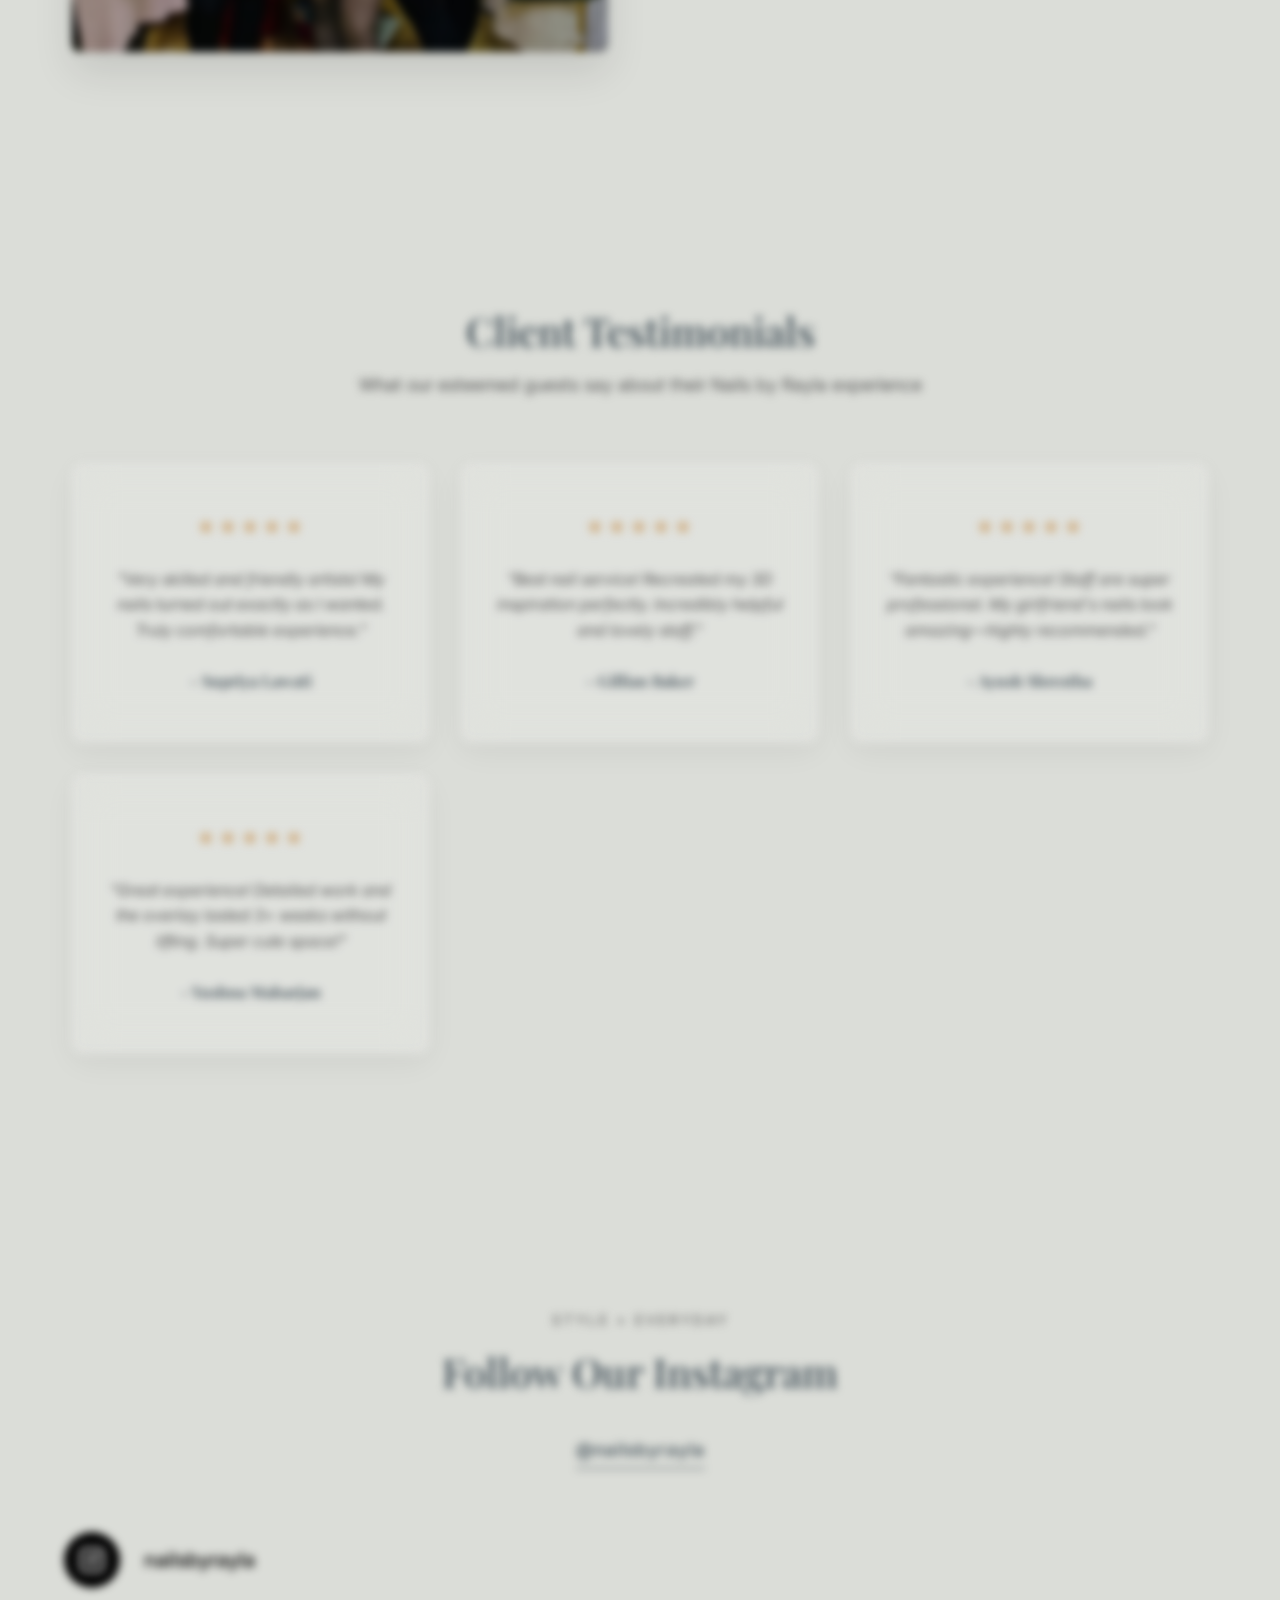
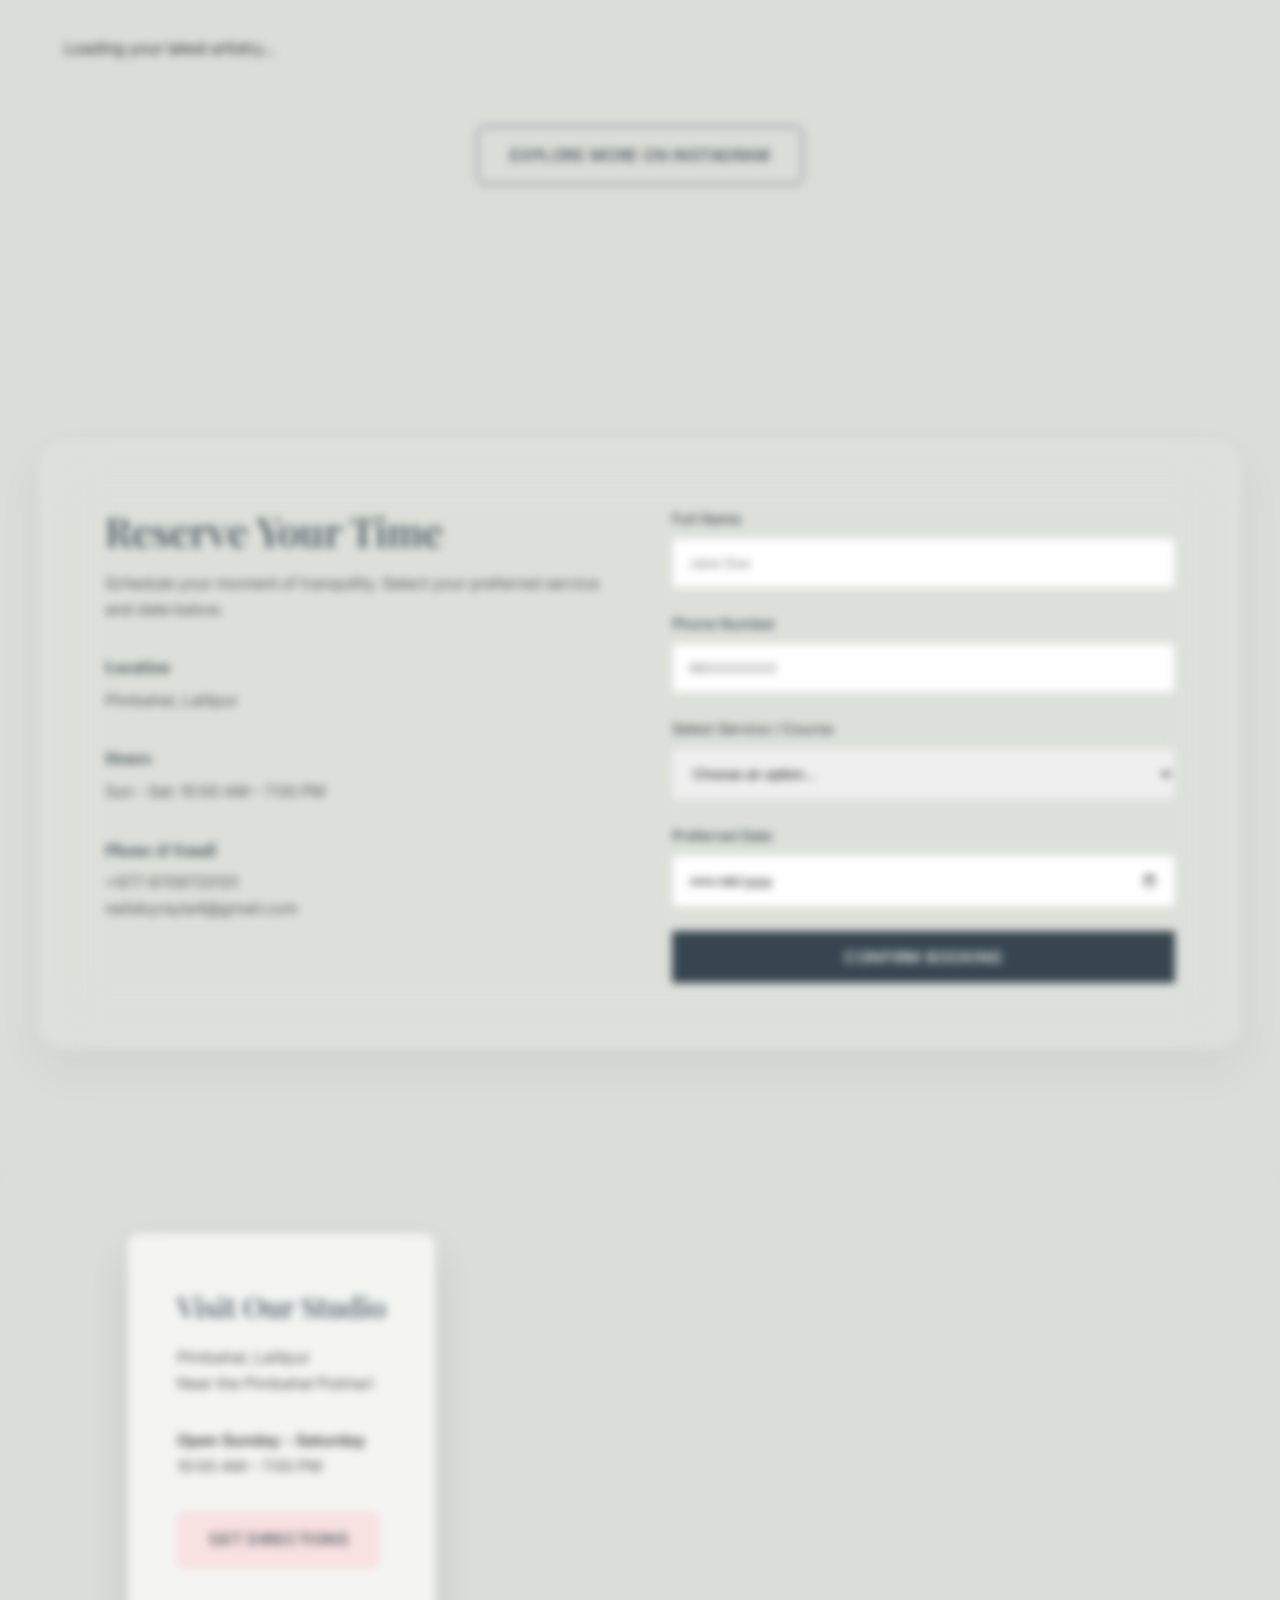
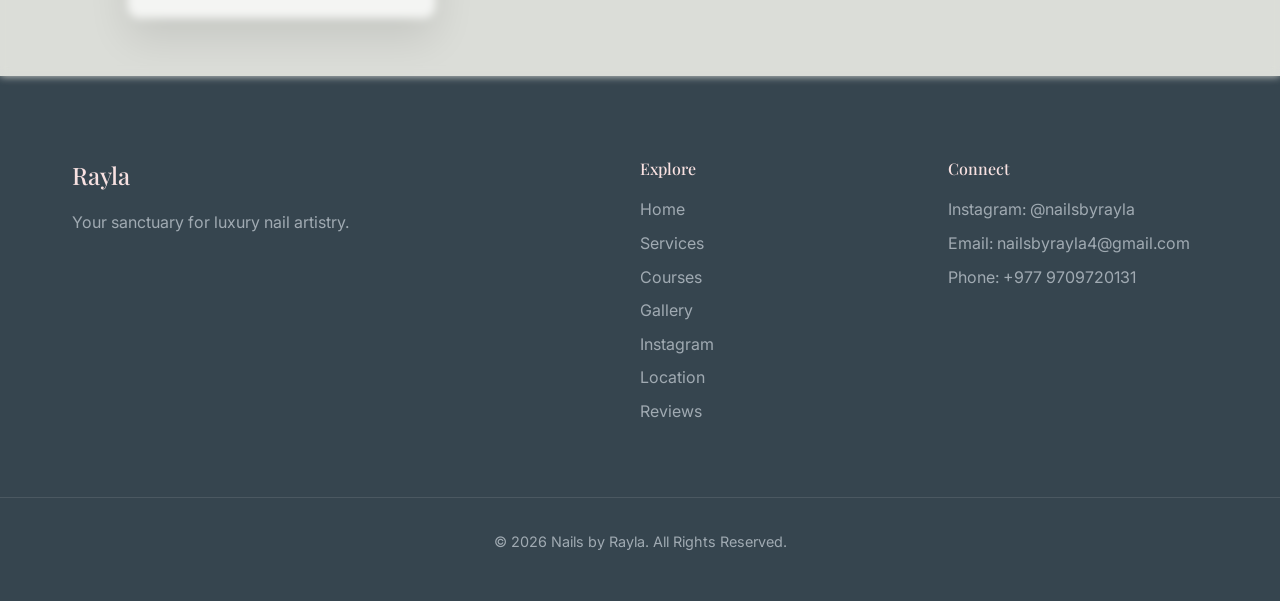
==== commit 8f6181ac: "confirmation page added" ====
--- a/index.html
+++ b/index.html
@@ -13,7 +13,7 @@
 		href="https://fonts.googleapis.com/css2?family=Playfair+Display:ital,wght@0,400;0,500;0,600;0,700;1,400;1,600&family=Inter:wght@300;400;500;600&display=swap"
 		rel="stylesheet" />
 	<link rel="stylesheet" href="style.css" />
-	<link rel="icon" type="image/png" href="images/logo.png" />
+	<link rel="icon" type="image/png" href="images/favicon.png" />
 </head>
 
 <body>
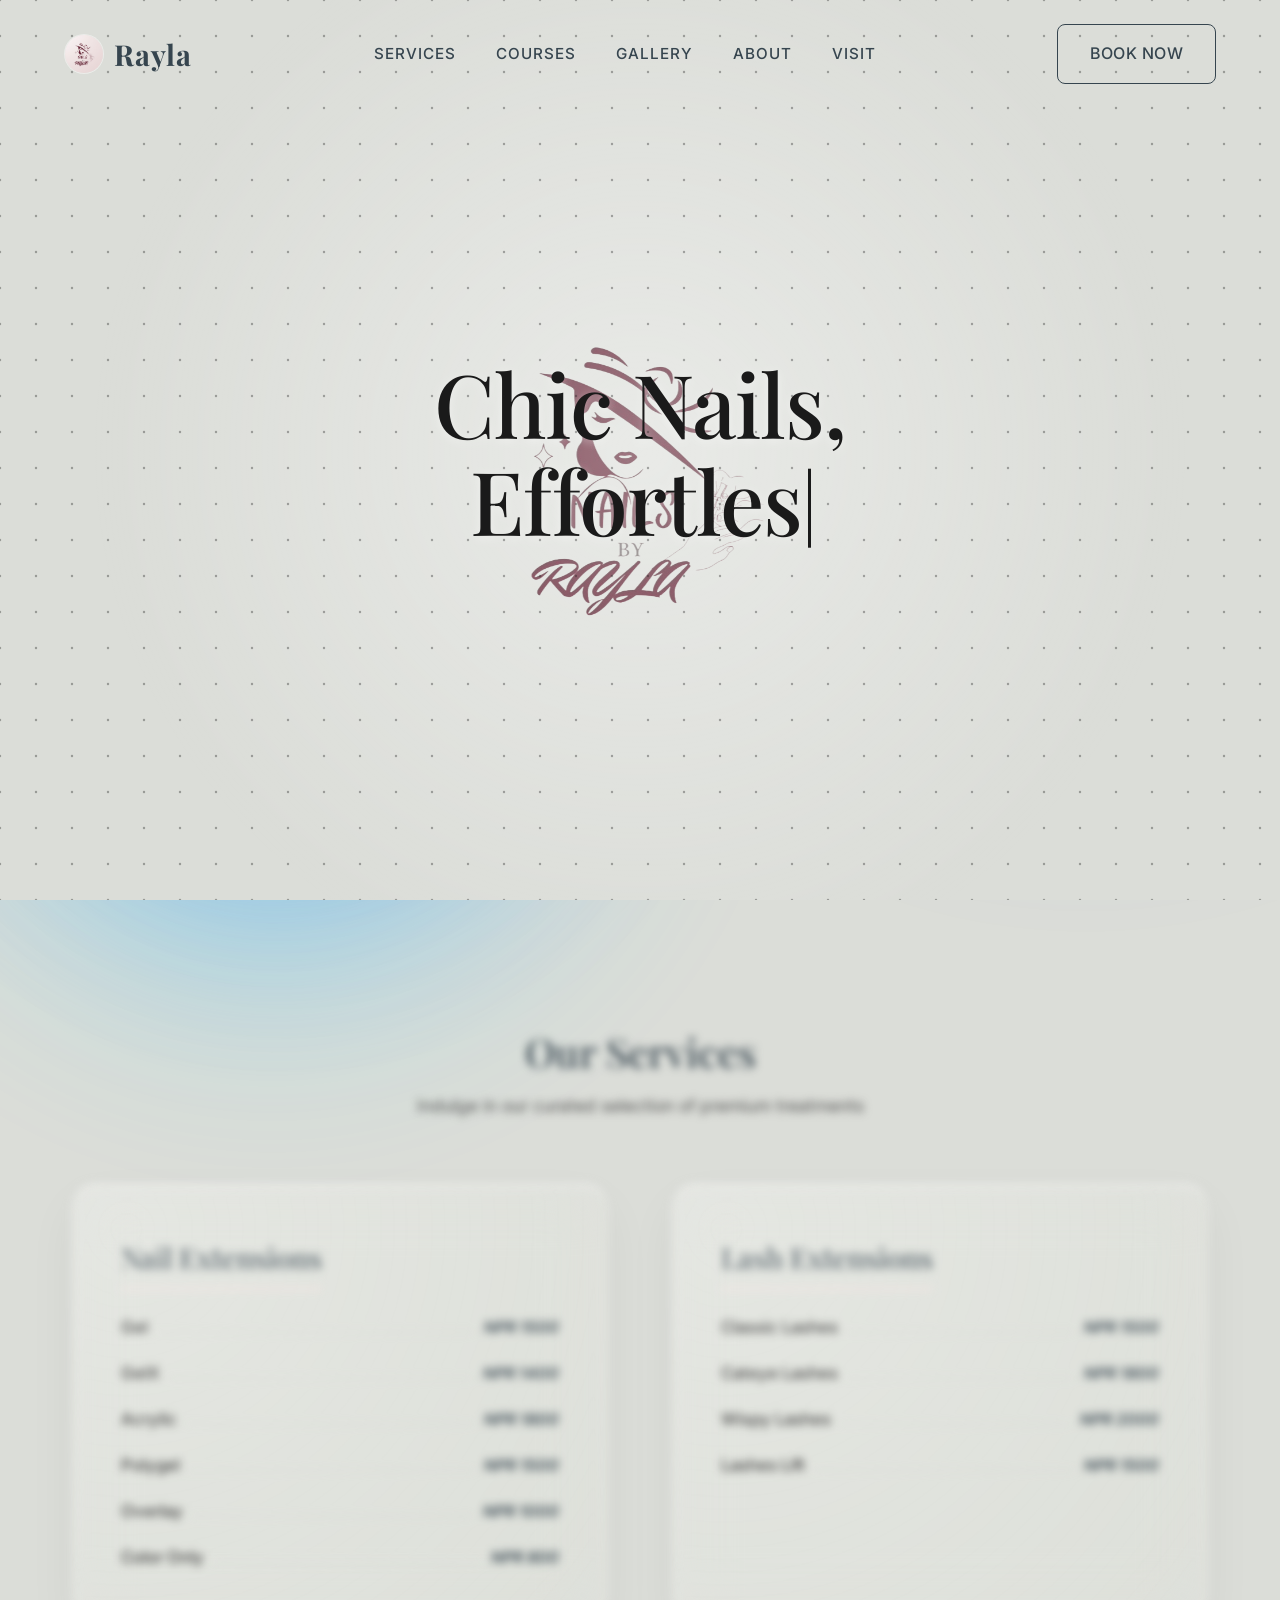
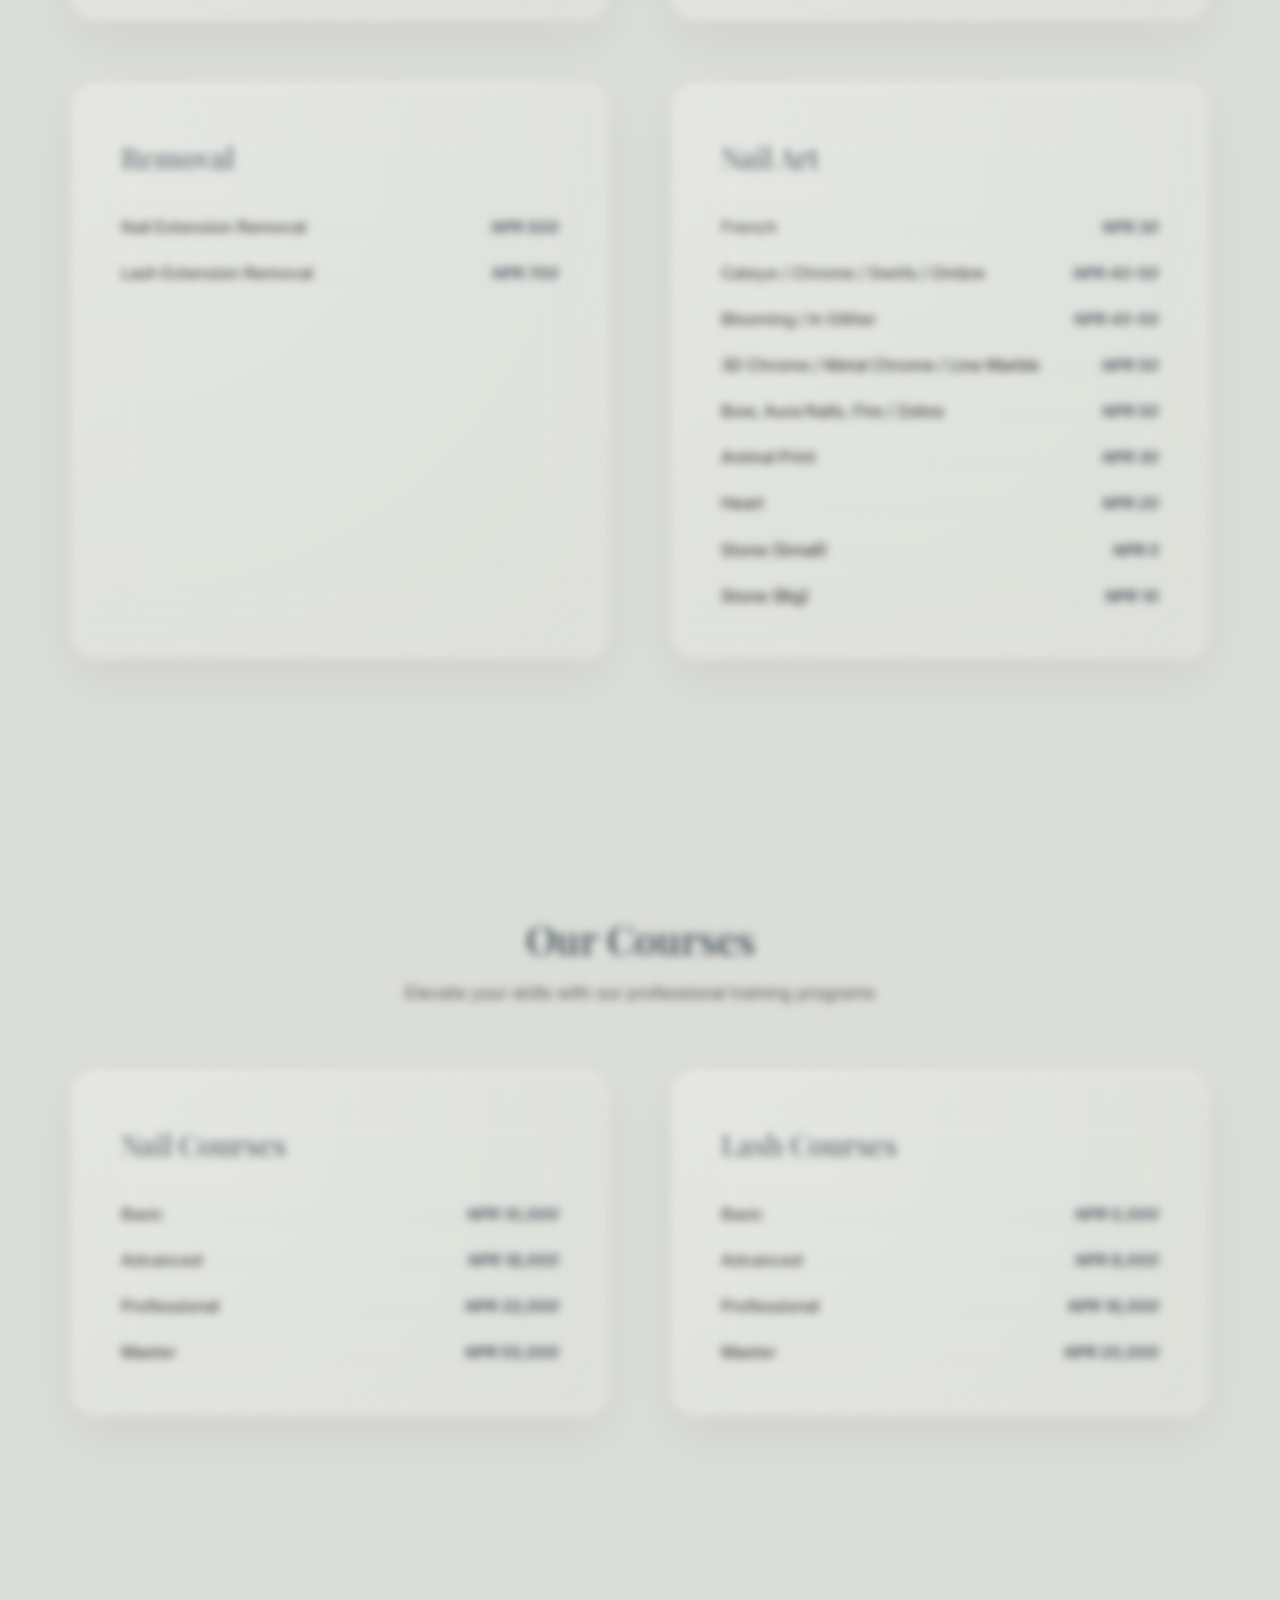
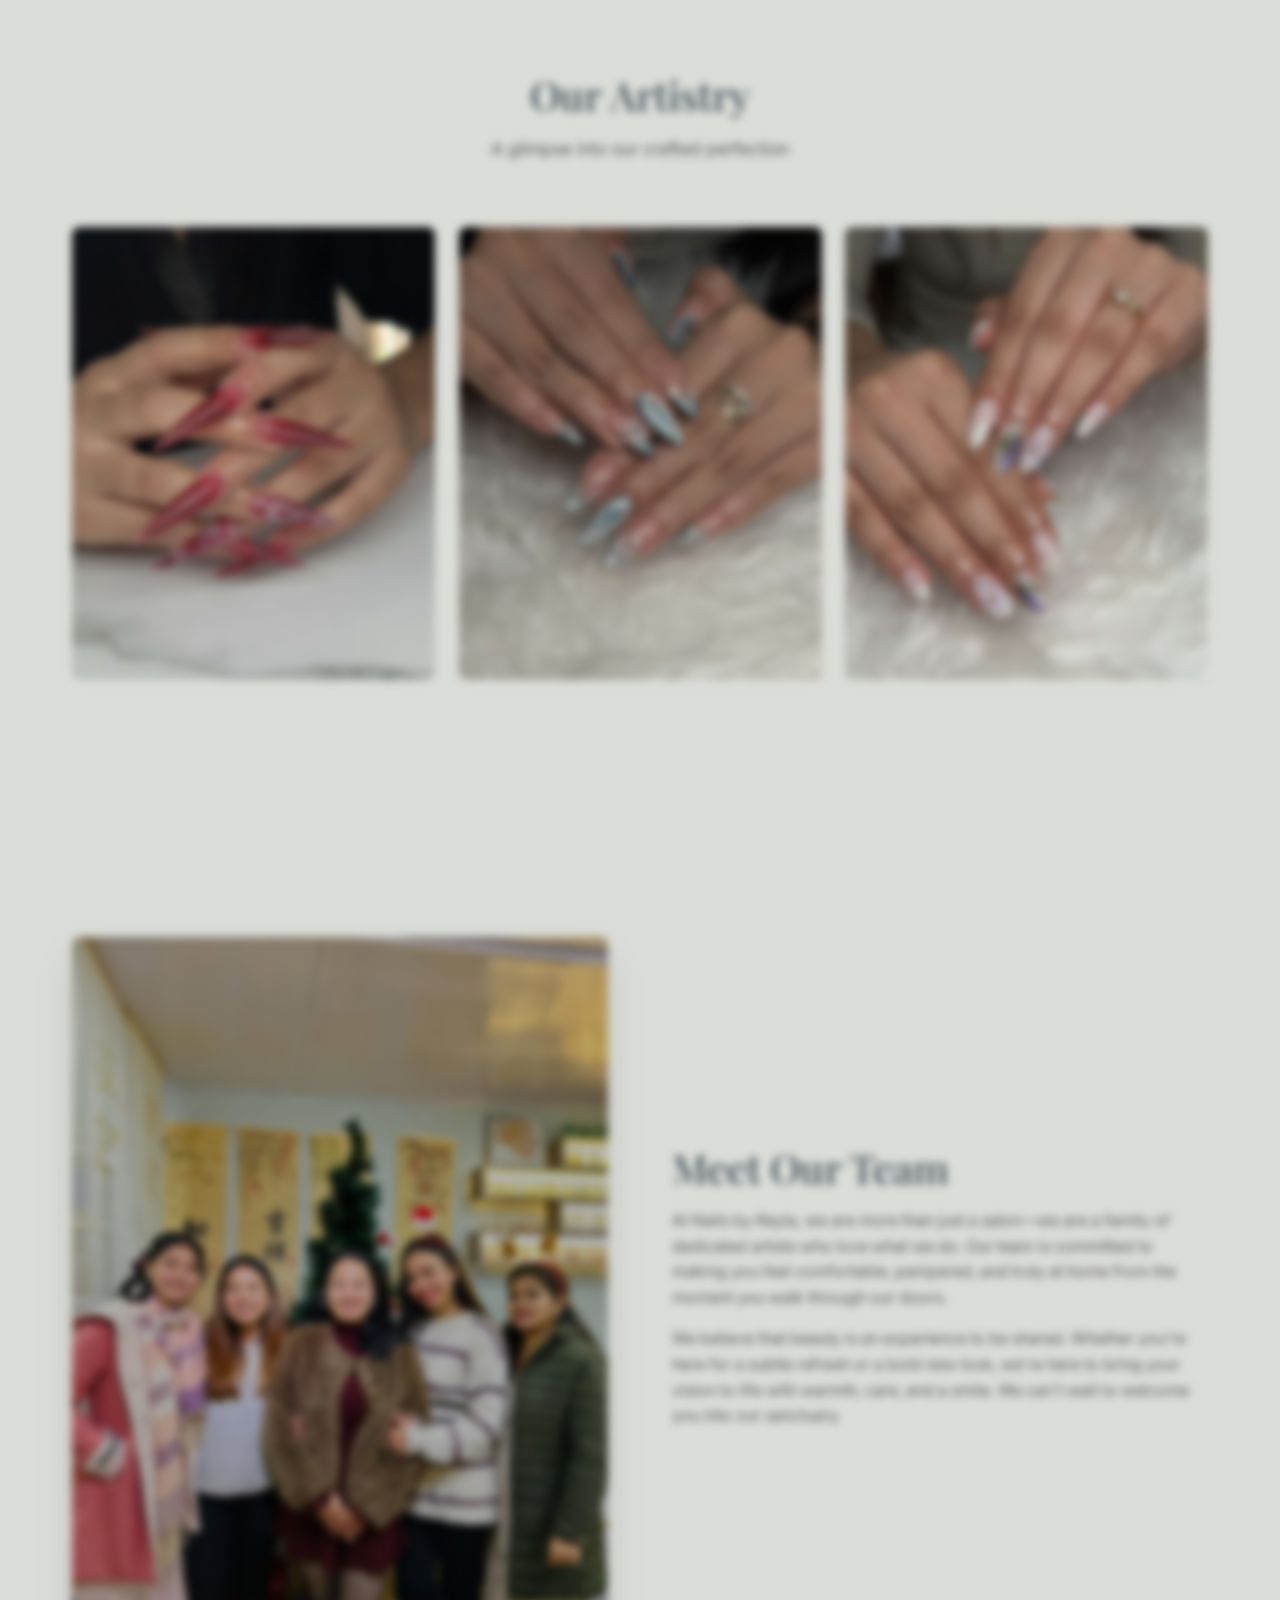
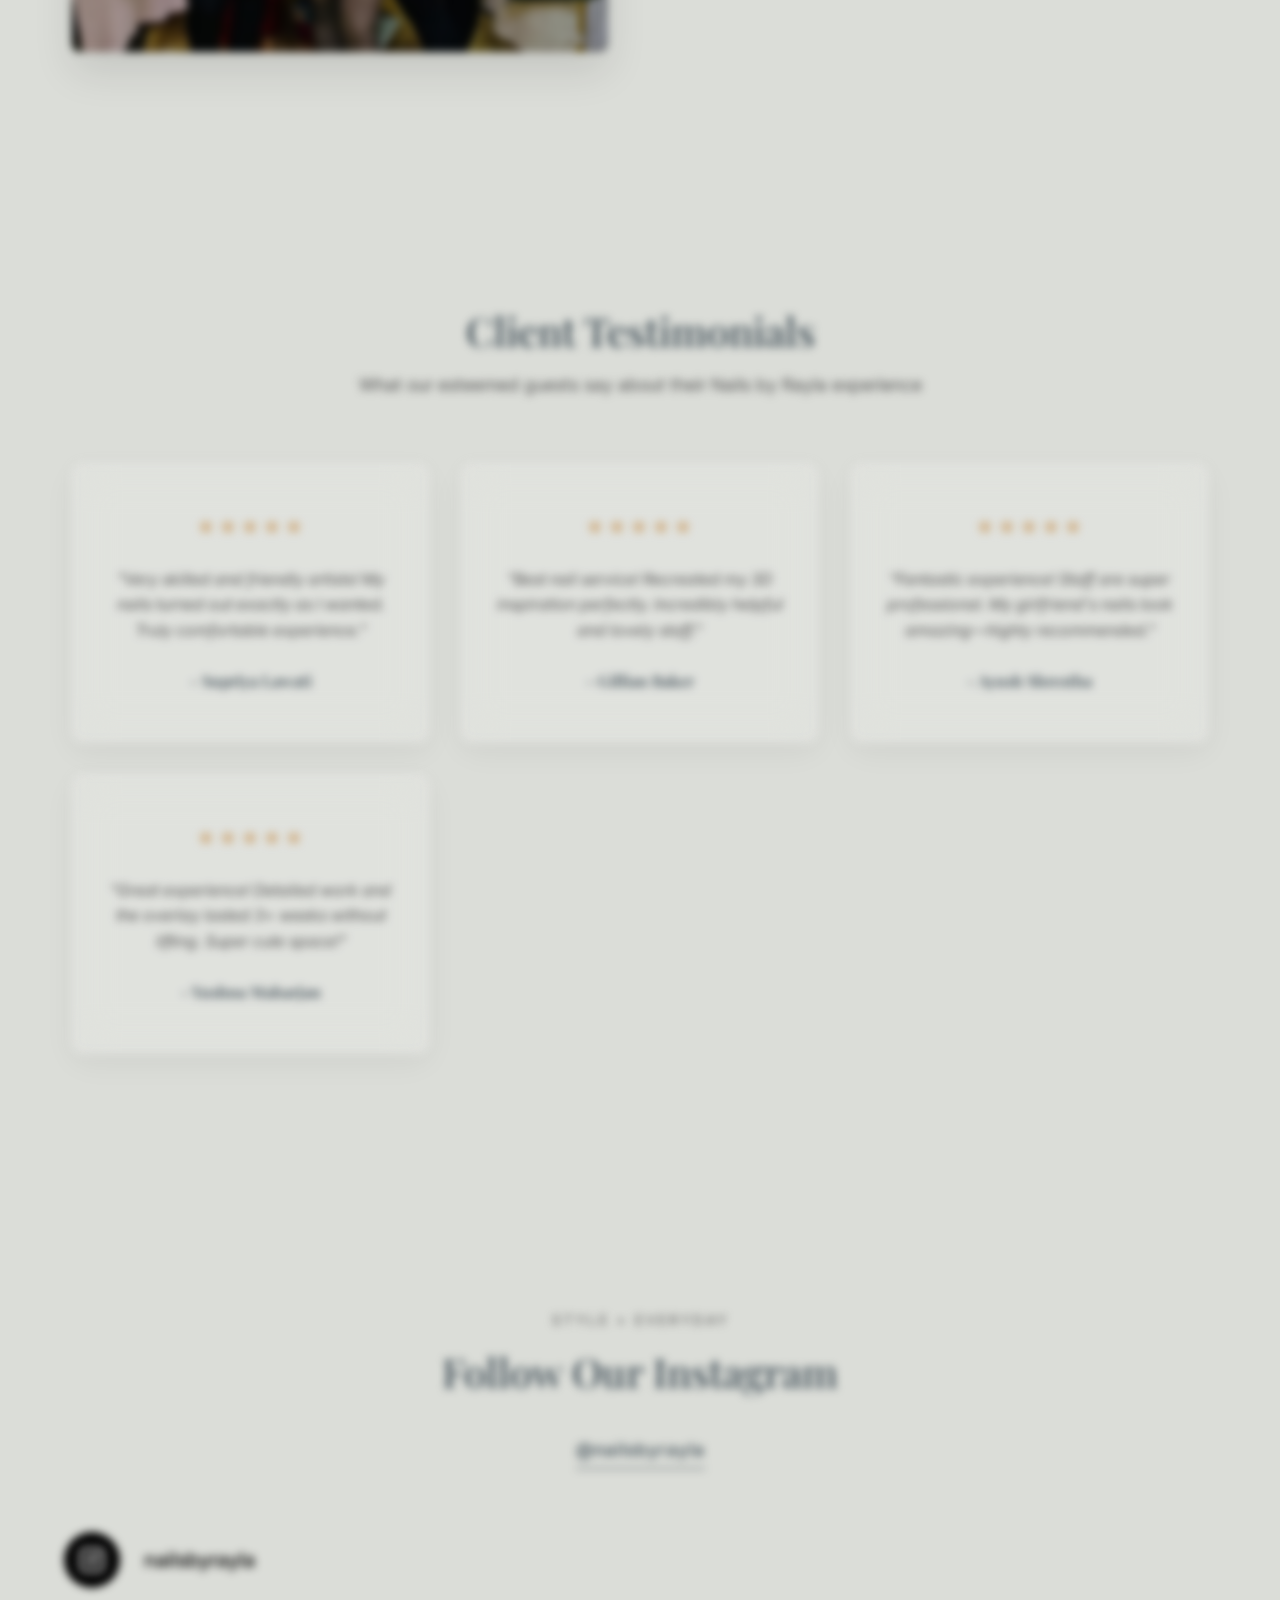
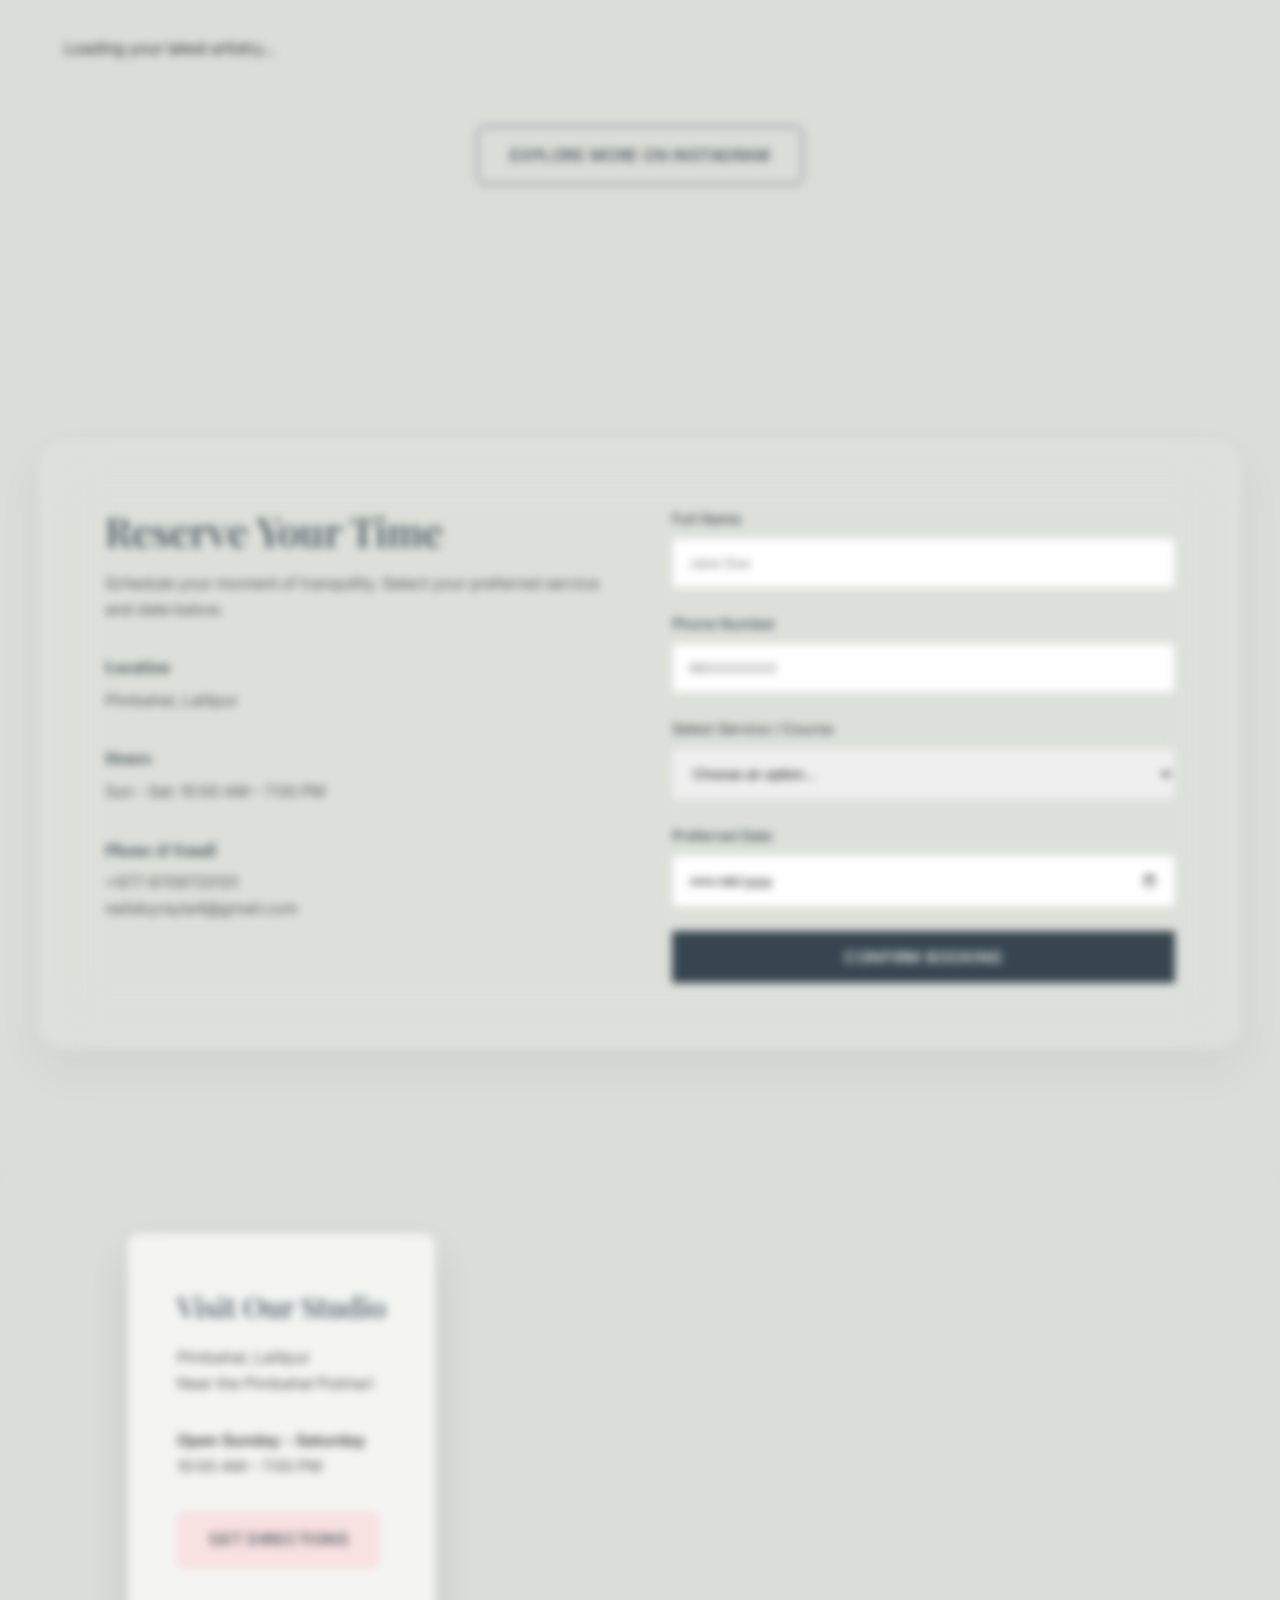
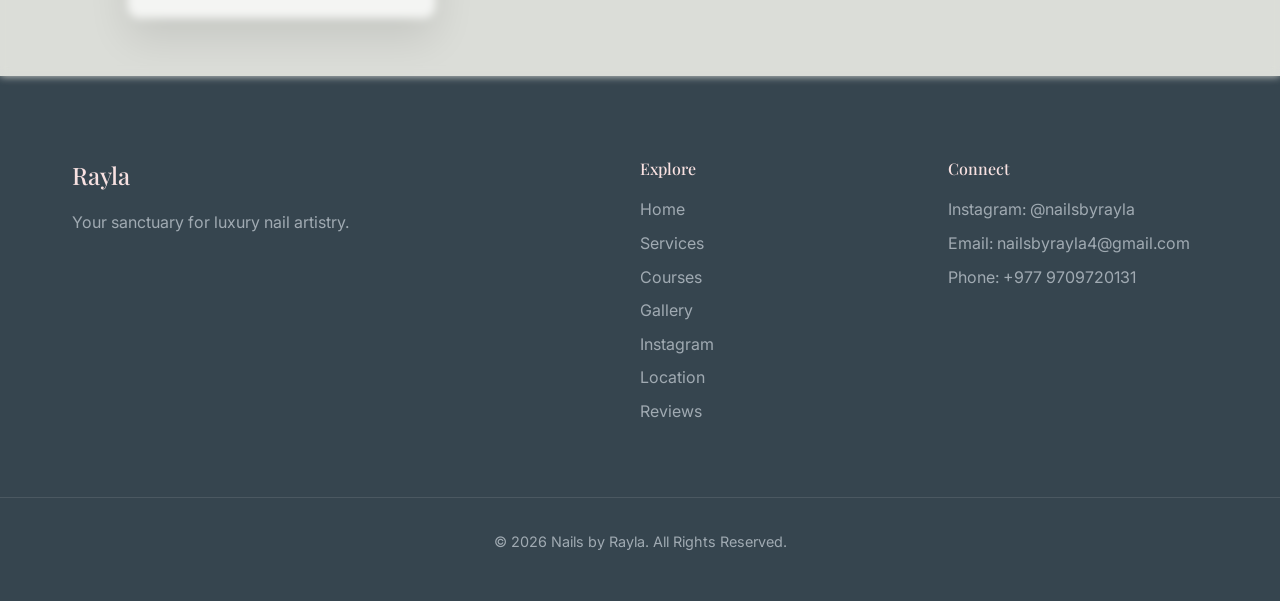
==== commit c2f1aef6: "added some animations" ====
--- a/index.html
+++ b/index.html
@@ -13,15 +13,16 @@
 		href="https://fonts.googleapis.com/css2?family=Playfair+Display:ital,wght@0,400;0,500;0,600;0,700;1,400;1,600&family=Inter:wght@300;400;500;600&display=swap"
 		rel="stylesheet" />
 	<link rel="stylesheet" href="style.css" />
-	<link rel="icon" type="image/png" href="images/favicon.png" />
+	<link rel="icon" type="image/jpeg" href="images/favicon.jpg" />
 </head>
 
 <body>
+	<canvas id="cursor-canvas"></canvas>
 
 	<nav class="navbar">
 		<div class="logo">
 			<a href="#home">
-				<img src="images/logo.png" alt="Rayla Logo" />
+				<img src="images/favicon.jpg" alt="Rayla Logo" />
 				Rayla
 			</a>
 		</div>
--- a/style.css
+++ b/style.css
@@ -15,6 +15,12 @@
 	--transition-smooth: all 0.4s cubic-bezier(0.25, 0.46, 0.45, 0.94);
 	--shadow-soft: 0 10px 30px rgba(54, 69, 79, 0.05);
 	--shadow-hover: 0 15px 40px rgba(54, 69, 79, 0.1);
+	
+	/* Google Branding Colors */
+	--google-blue: #4285F4;
+	--google-red: #EA4335;
+	--google-yellow: #FBBC05;
+	--google-green: #34A853;
 }
 
 * {
@@ -476,10 +482,10 @@
 .bg-blob {
 	position: fixed;
 	border-radius: 50%;
-	filter: blur(120px);
+	filter: blur(100px);
 	z-index: -1;
 	pointer-events: none;
-	opacity: 0.6;
+	opacity: 0.8;
 }
 
 .blob-1 {
@@ -487,7 +493,7 @@
 	height: 900px;
 	background: radial-gradient(
 		circle,
-		rgba(66, 133, 244, 0.8) 0%,
+		rgba(66, 133, 244, 0.9) 0%,
 		transparent 70%
 	);
 	top: -10%;
@@ -500,7 +506,7 @@
 	height: 700px;
 	background: radial-gradient(
 		circle,
-		rgba(161, 66, 244, 0.7) 0%,
+		rgba(161, 66, 244, 0.85) 0%,
 		transparent 70%
 	);
 	bottom: -5%;
@@ -514,7 +520,7 @@
 	height: 800px;
 	background: radial-gradient(
 		circle,
-		rgba(0, 212, 255, 0.6) 0%,
+		rgba(0, 212, 255, 0.75) 0%,
 		transparent 70%
 	);
 	top: 30%;
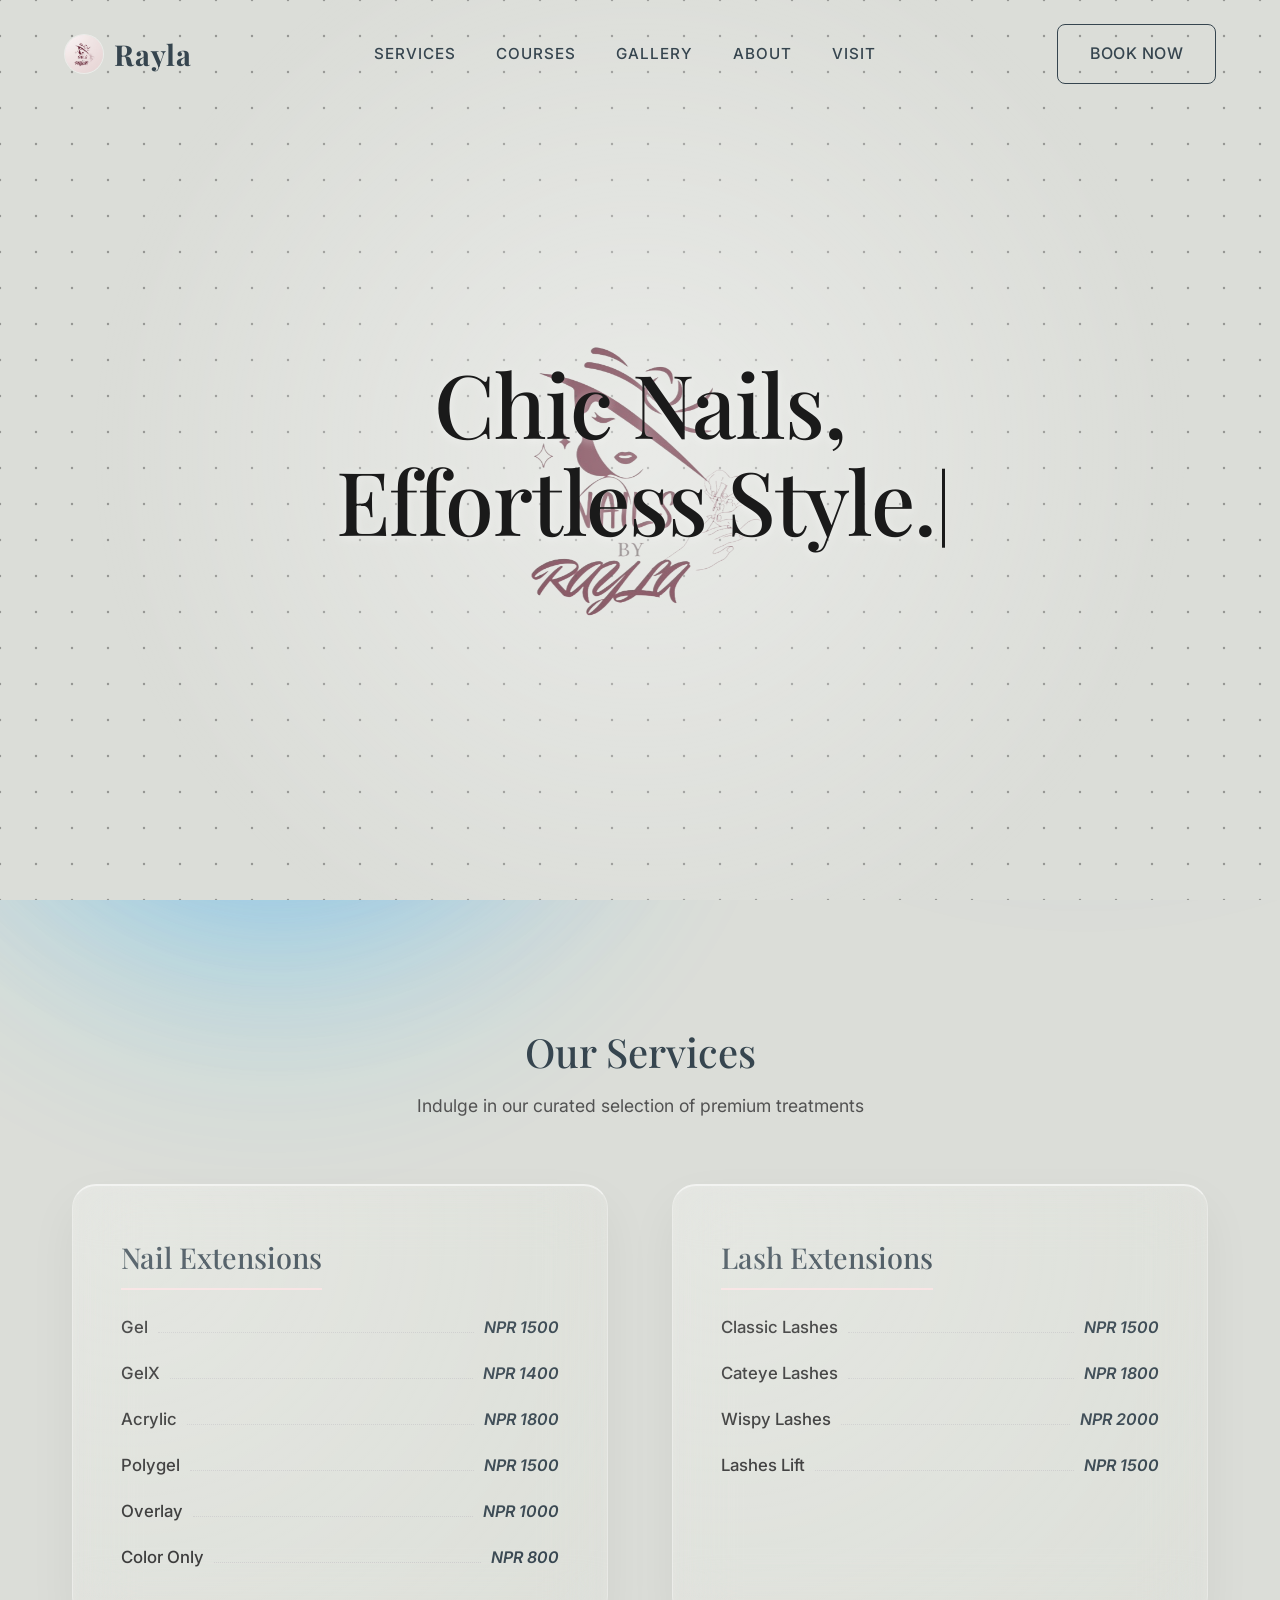
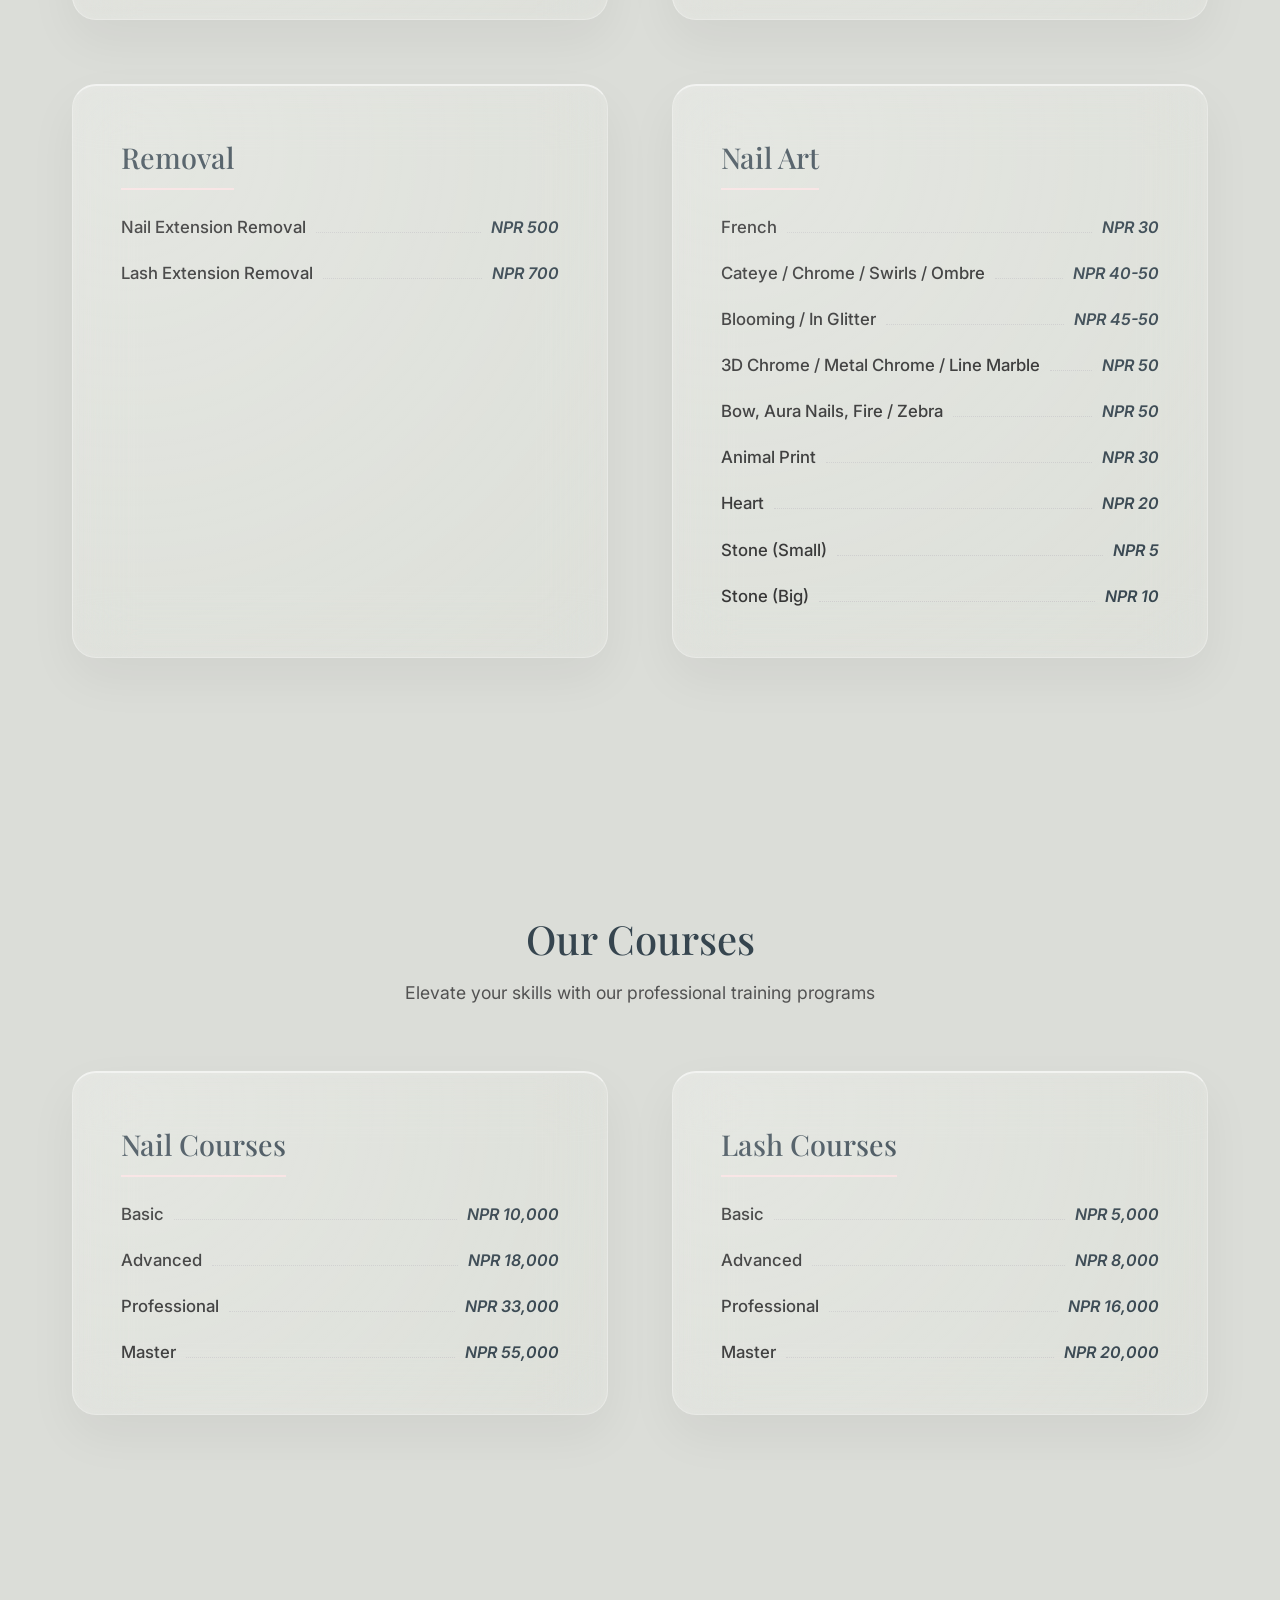
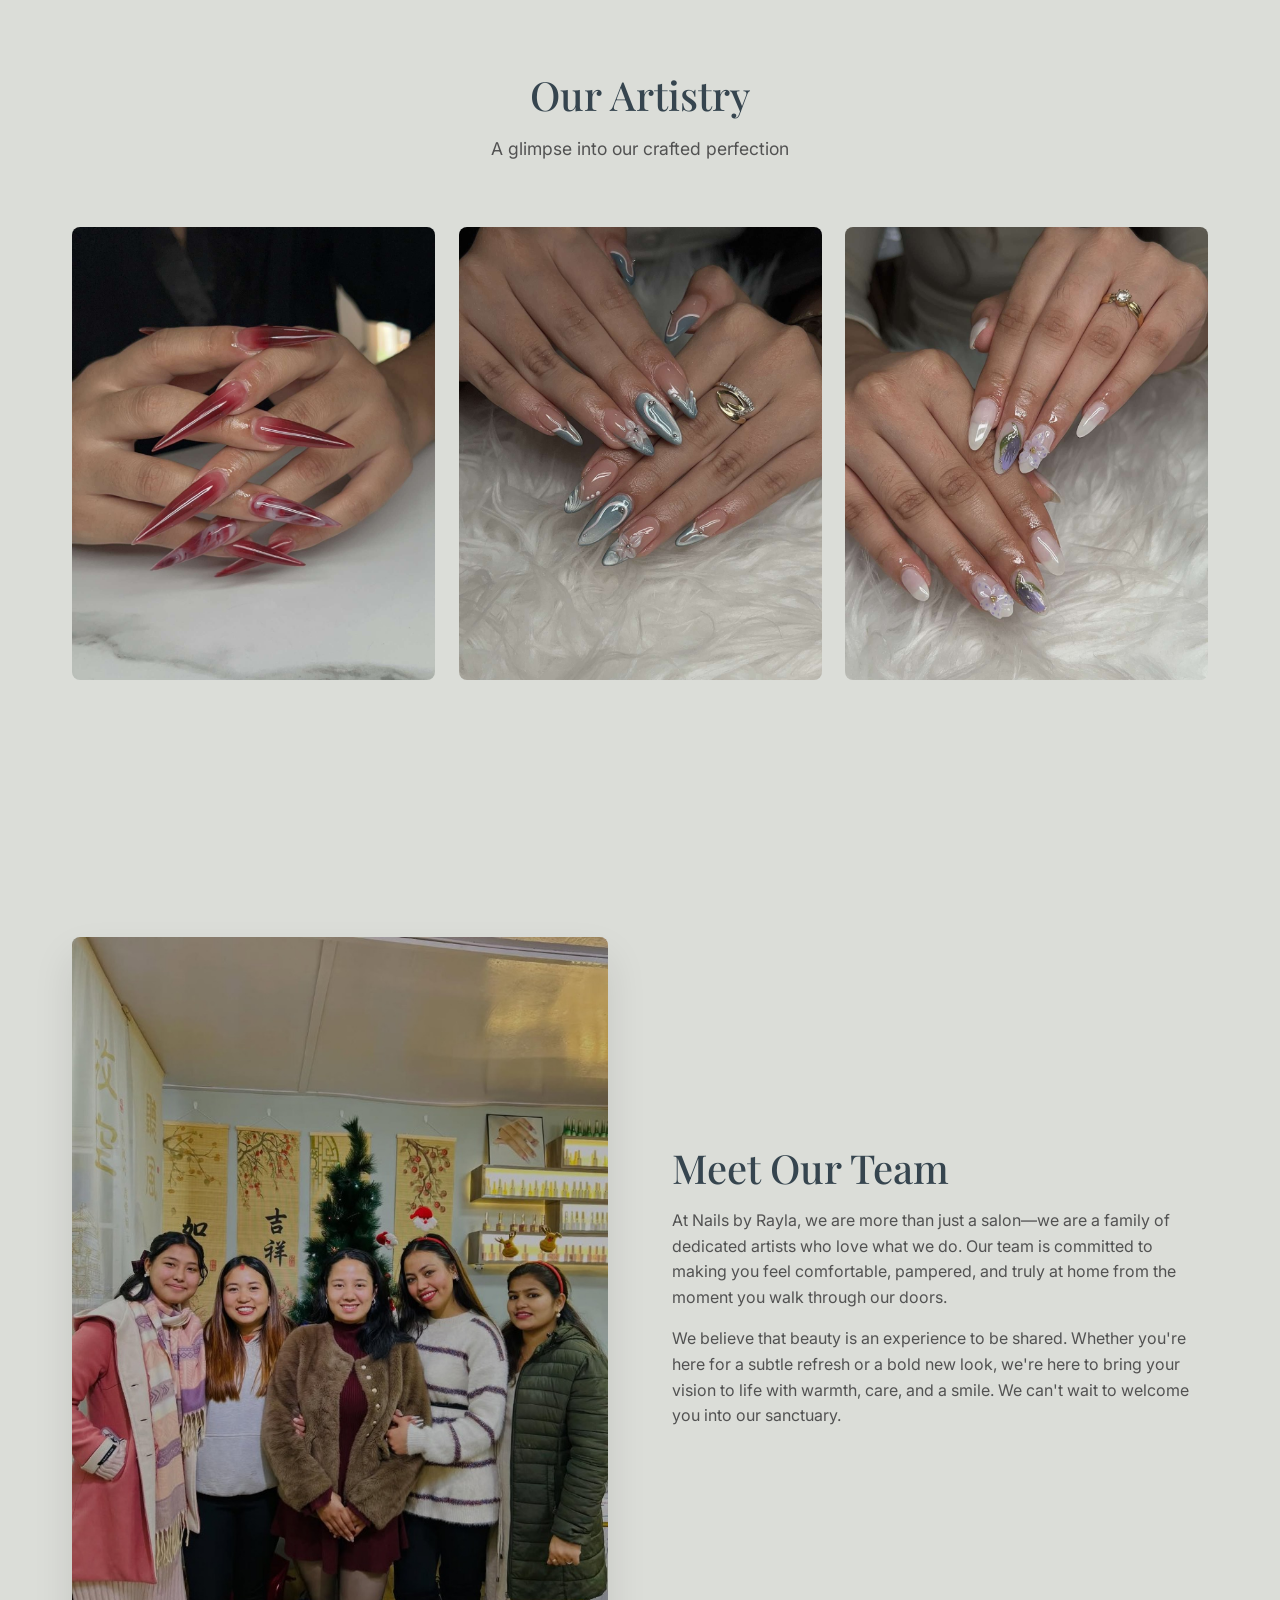
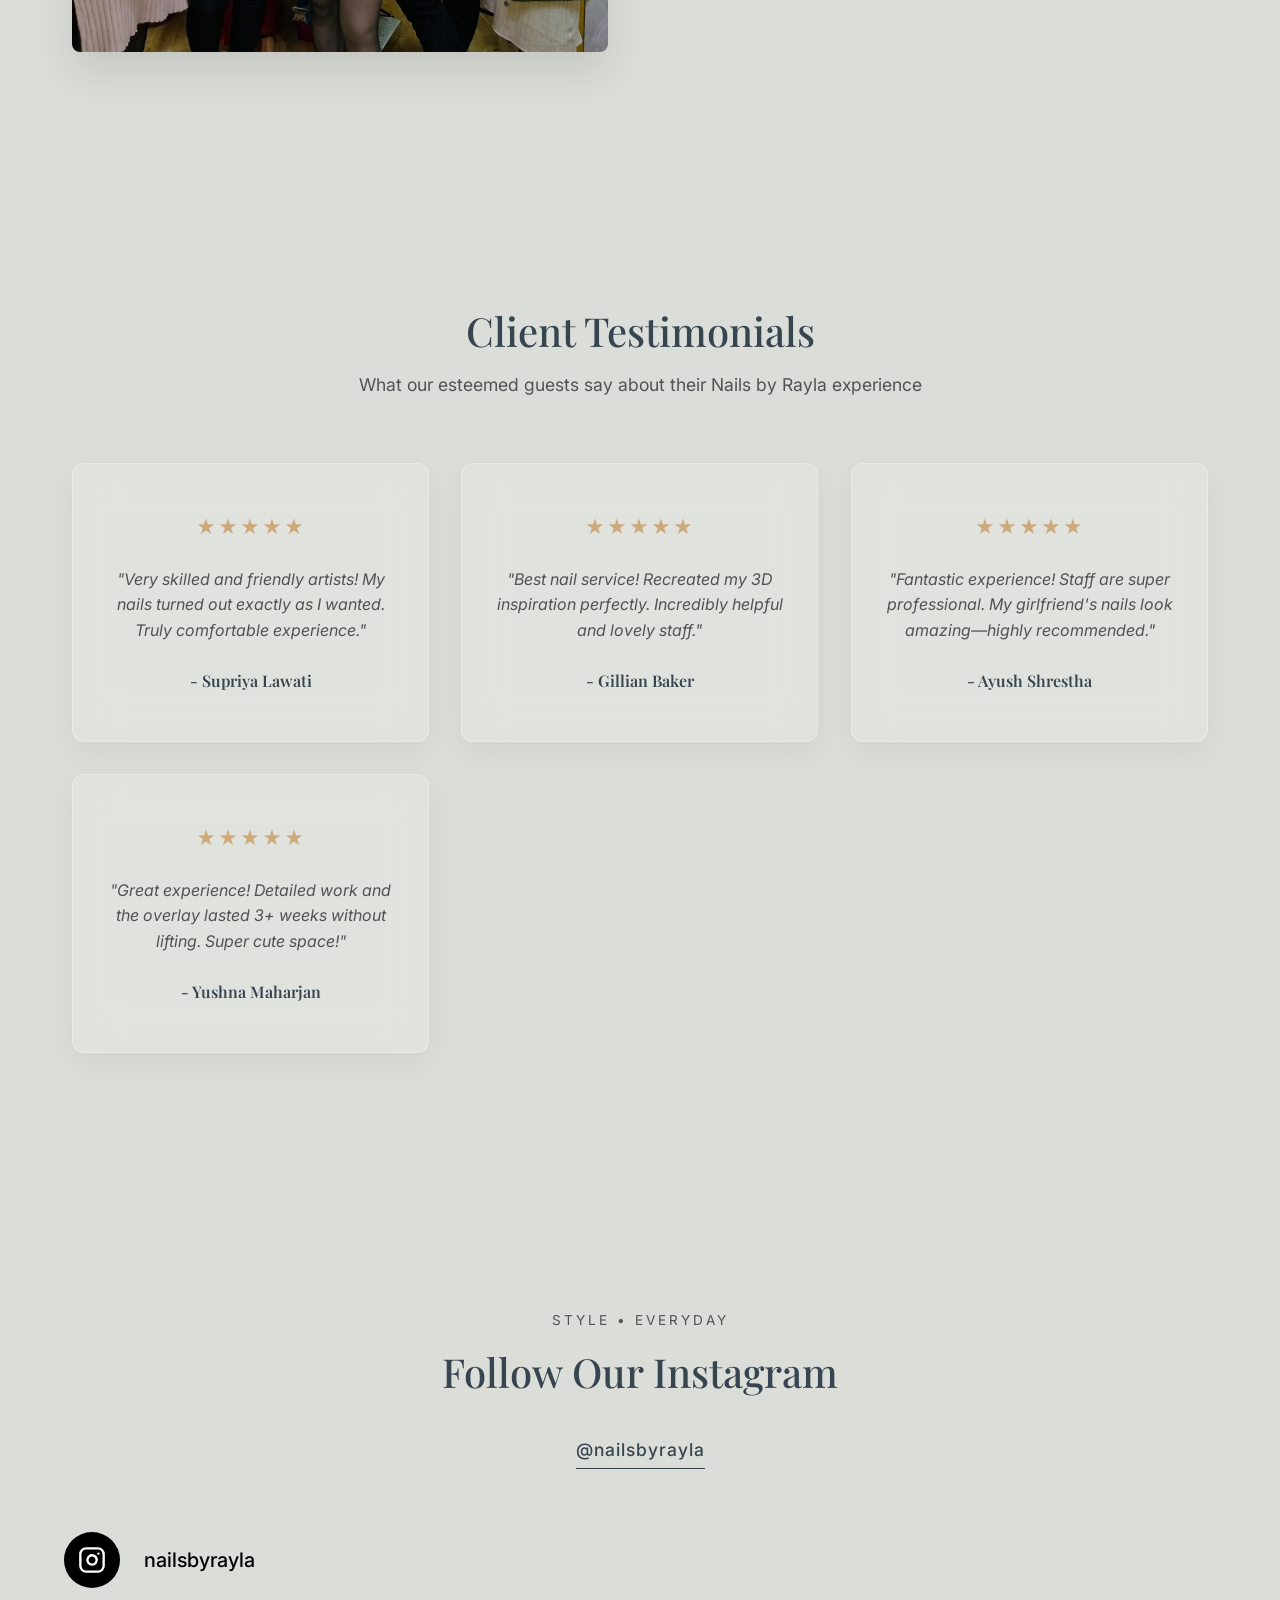
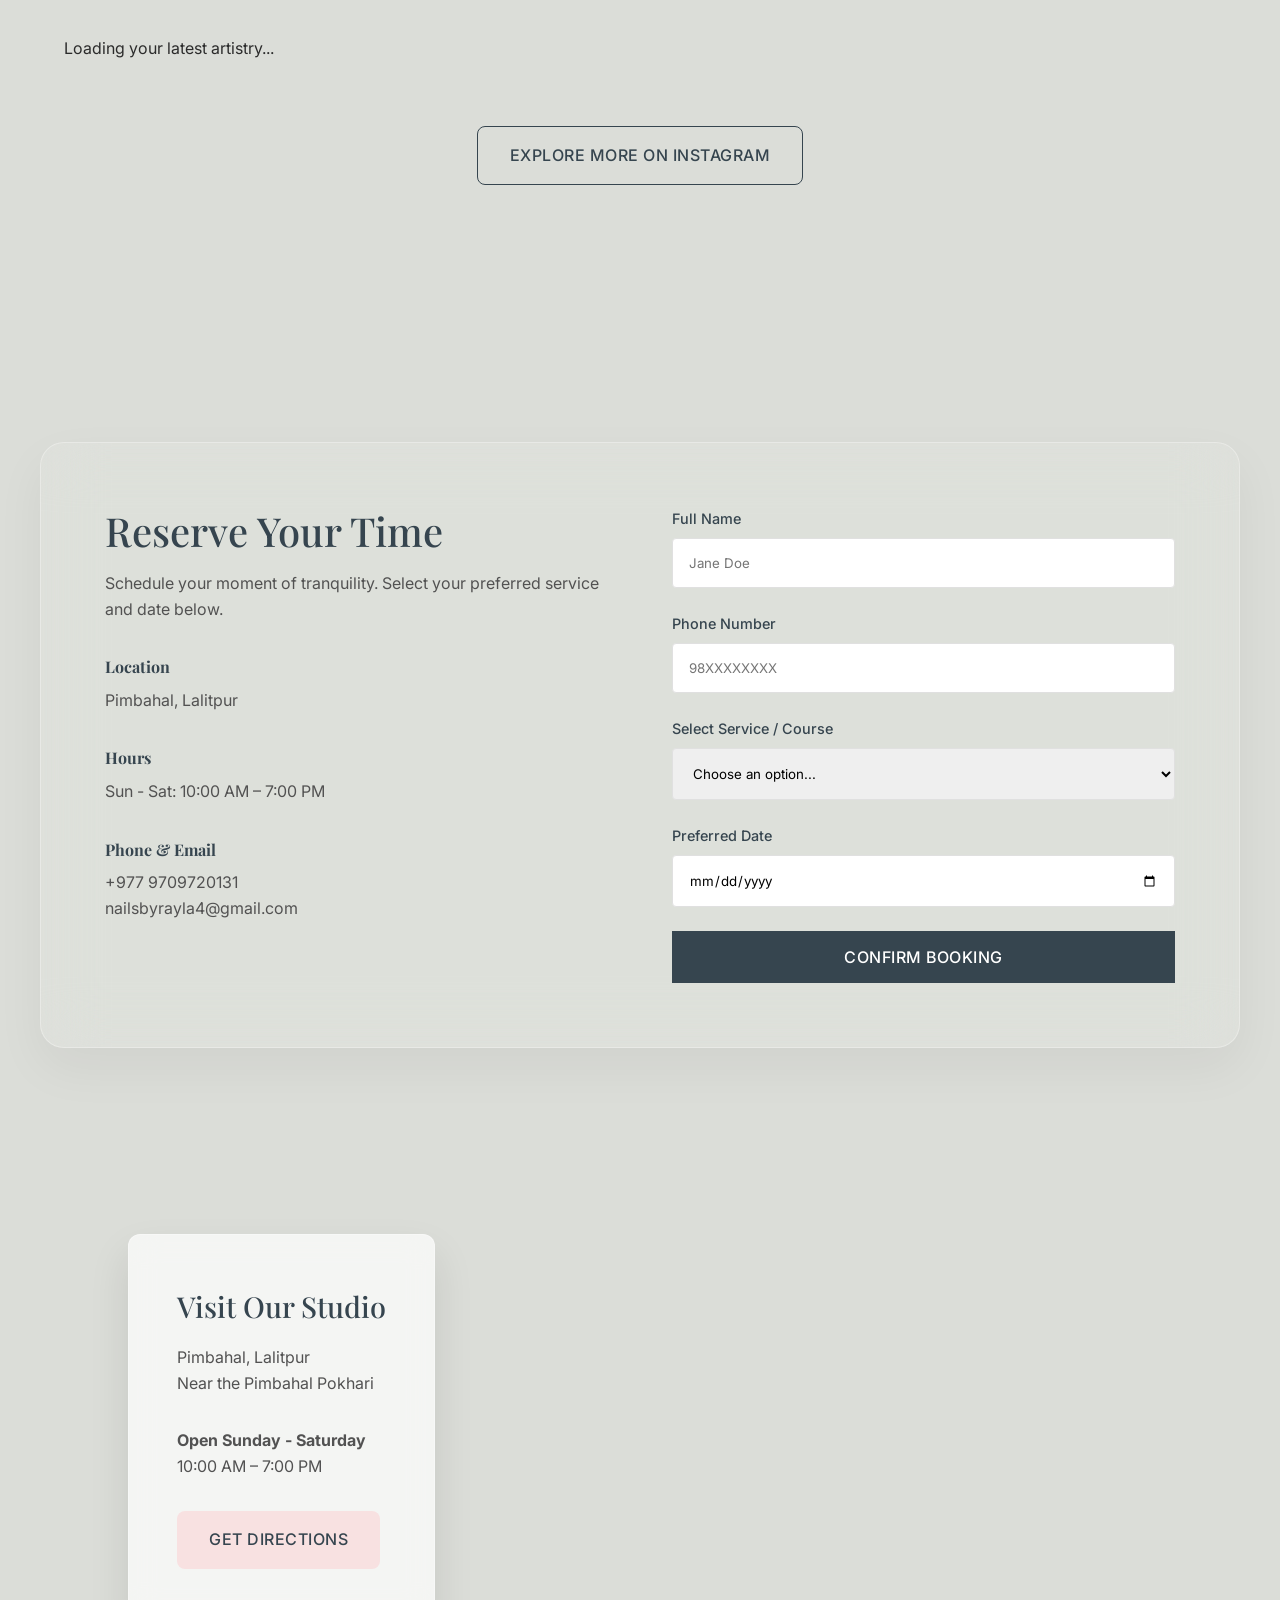
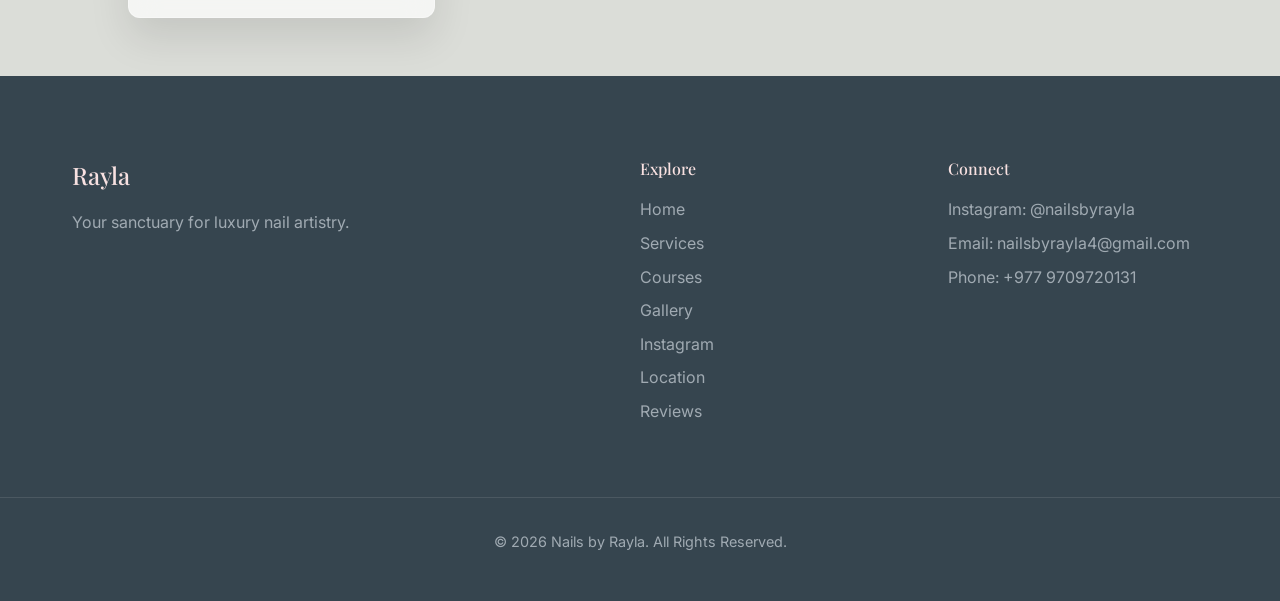
==== commit f9492310: "minor changes" ====
--- a/index.html
+++ b/index.html
@@ -327,12 +327,12 @@
 		<div class="container section-header fade-in-up">
 			<span class="sub-heading">Style • Everyday</span>
 			<h2>Follow Our Instagram</h2>
-			<a href="https://www.instagram.com/nailsbyrayla/" target="_blank" class="instagram-handle">@nailsbyrayla</a>
+			<a href="https://www.instagram.com/nailsbyrayla/" class="instagram-handle">@nailsbyrayla</a>
 		</div>
 
 		<div class="instagram-container fade-in-up">
 			<div class="instagram-profile-header">
-				<a href="https://www.instagram.com/nailsbyrayla/" target="_blank" class="instagram-profile-link">
+				<a href="https://www.instagram.com/nailsbyrayla/" class="instagram-profile-link">
 					<div class="instagram-icon-circle">
 						<svg viewBox="0 0 24 24" fill="none" stroke="currentColor" stroke-width="2"
 							stroke-linecap="round" stroke-linejoin="round">
@@ -349,7 +349,7 @@
 				<div class="loading-state">Loading your latest artistry...</div>
 			</div>
 			<div style="text-align: center; margin-top: 4rem">
-				<a href="https://www.instagram.com/nailsbyrayla/" target="_blank" class="btn btn-outline">Explore More
+				<a href="https://www.instagram.com/nailsbyrayla/" class="btn btn-outline">Explore More
 					on Instagram</a>
 			</div>
 		</div>
@@ -387,15 +387,8 @@
 				</div>
 				<div class="form-group">
 					<label for="phone">Phone Number</label>
-					<input 
-						type="tel" 
-						id="phone" 
-						name="phone" 
-						placeholder="98XXXXXXXX" 
-						required 
-						pattern="[0-9]{7,15}"
-						title="Please enter a valid phone number (7-15 digits)"
-					/>
+					<input type="tel" id="phone" name="phone" placeholder="98XXXXXXXX" required pattern="[0-9]{7,15}"
+						title="Please enter a valid phone number (7-15 digits)" />
 				</div>
 				<div class="form-group">
 					<label for="service">Select Service / Course</label>
@@ -410,7 +403,7 @@
 				<div class="form-group" id="sub-service-group" style="display: none;">
 					<label for="sub-service" id="sub-service-label">Specific Treatment</label>
 					<select id="sub-service" name="sub-service">
-						
+
 					</select>
 				</div>
 				<div class="form-group">
--- a/style.css
+++ b/style.css
@@ -58,7 +58,12 @@
 	width: 100%;
 	height: 100%;
 	pointer-events: none;
-	z-index: 9999;
+	z-index: 1;
+}
+
+section, footer {
+	position: relative;
+	z-index: 10;
 }
 
 h1,
@@ -202,7 +207,7 @@
 	display: flex;
 	justify-content: space-between;
 	align-items: center;
-	z-index: 1000;
+	z-index: 2000;
 	transition: var(--transition-smooth);
 	background-color: transparent;
 }
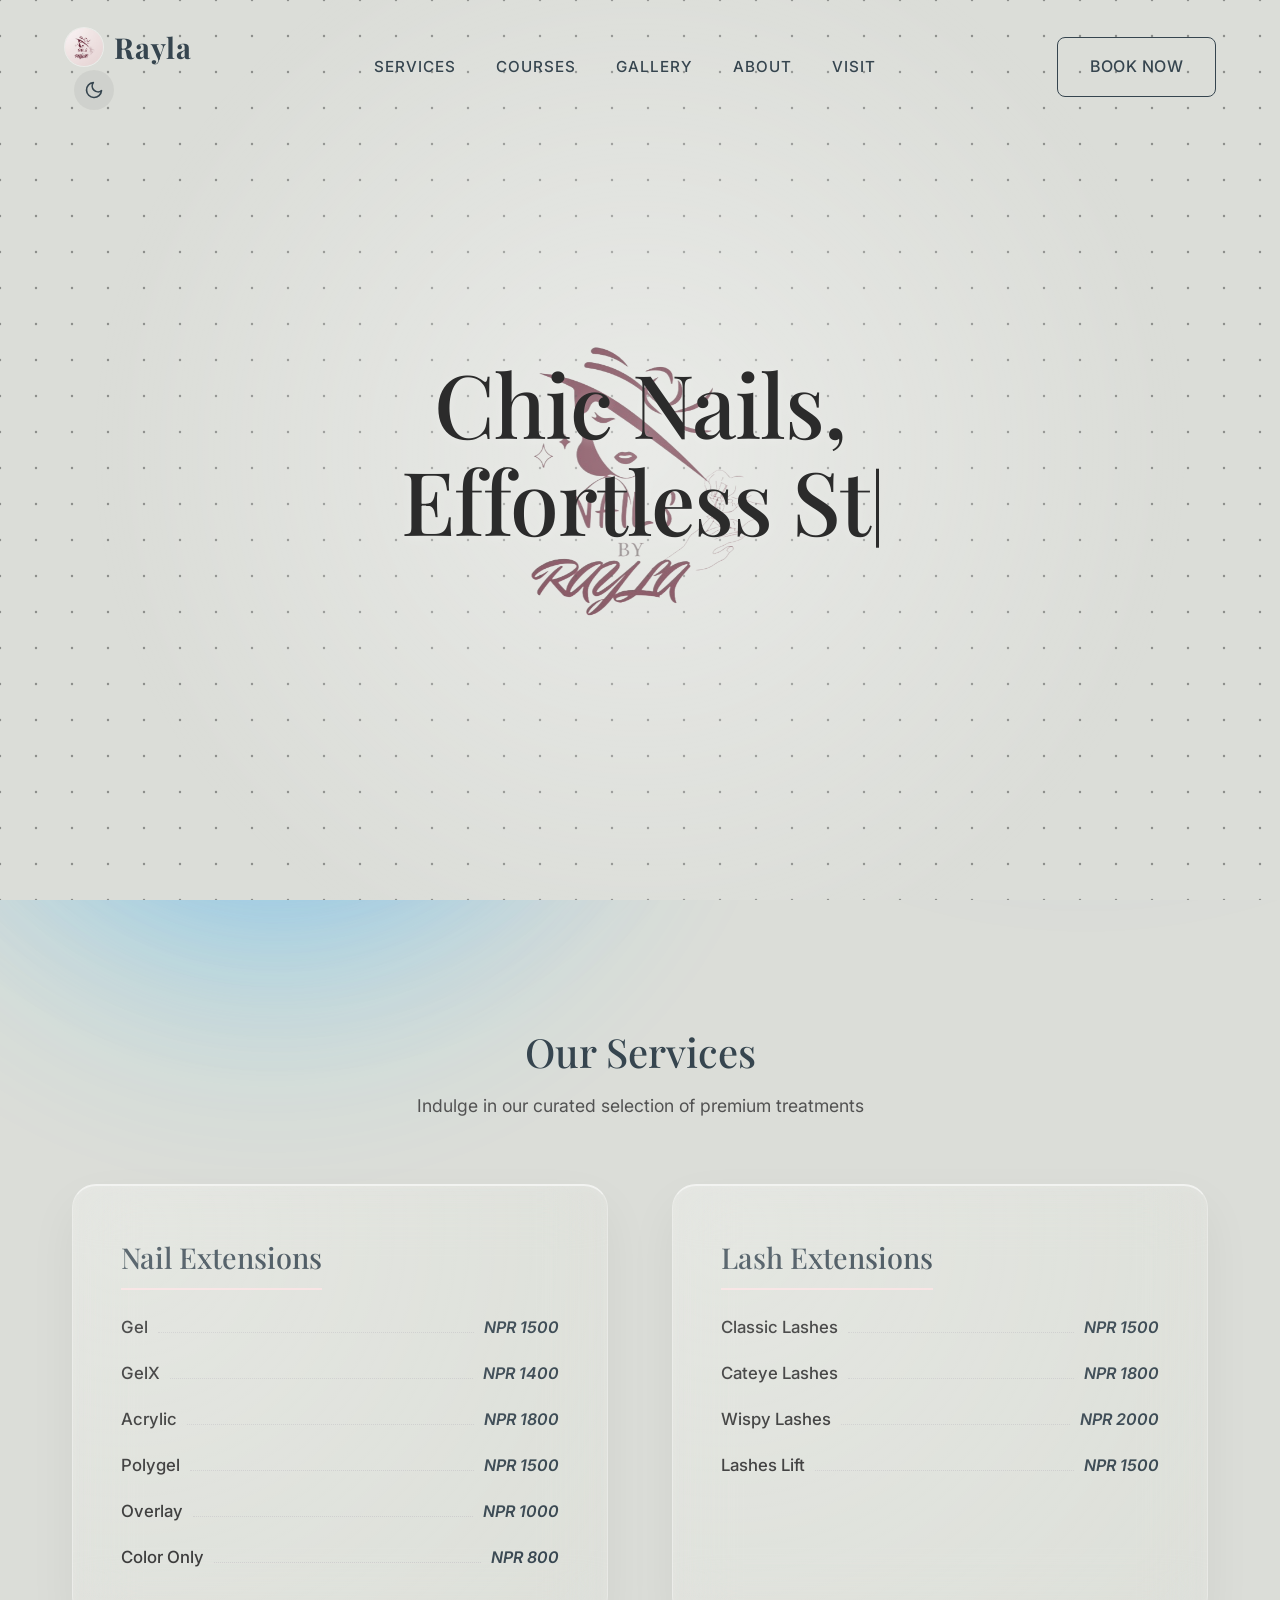
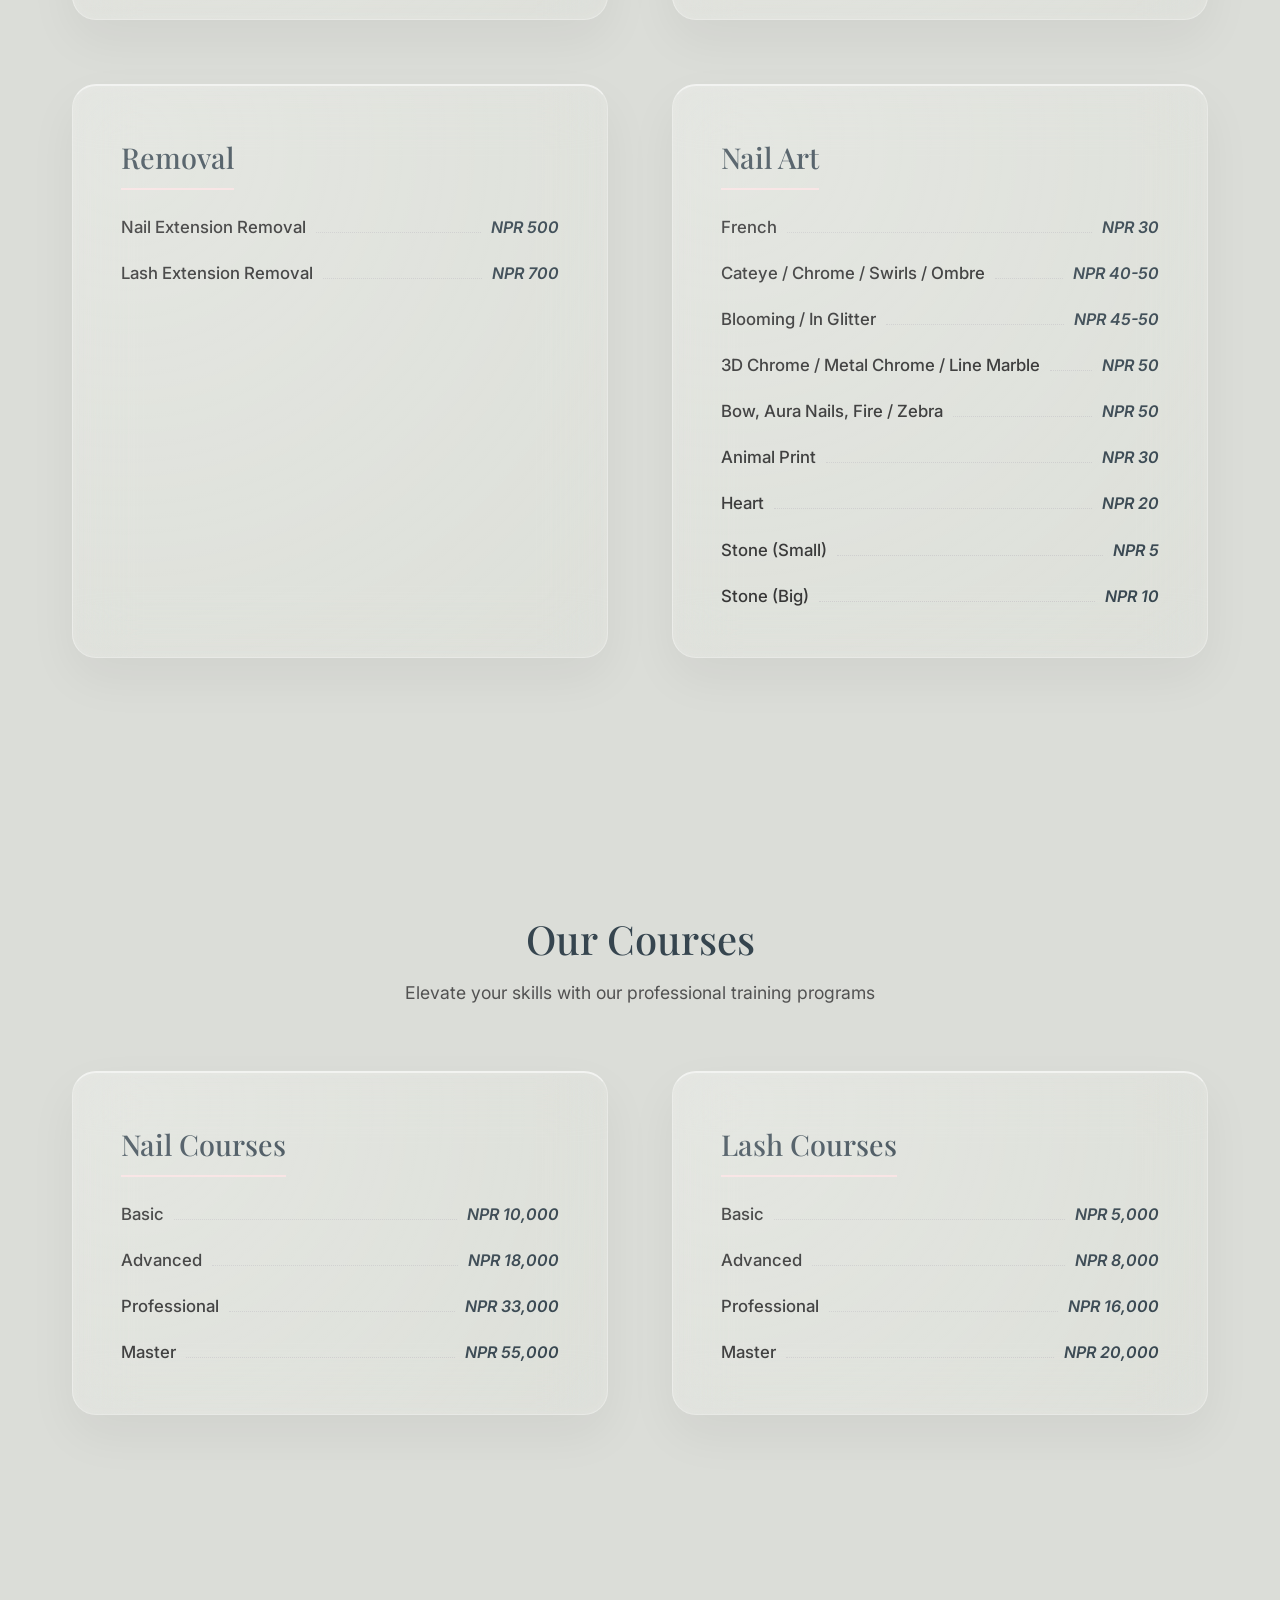
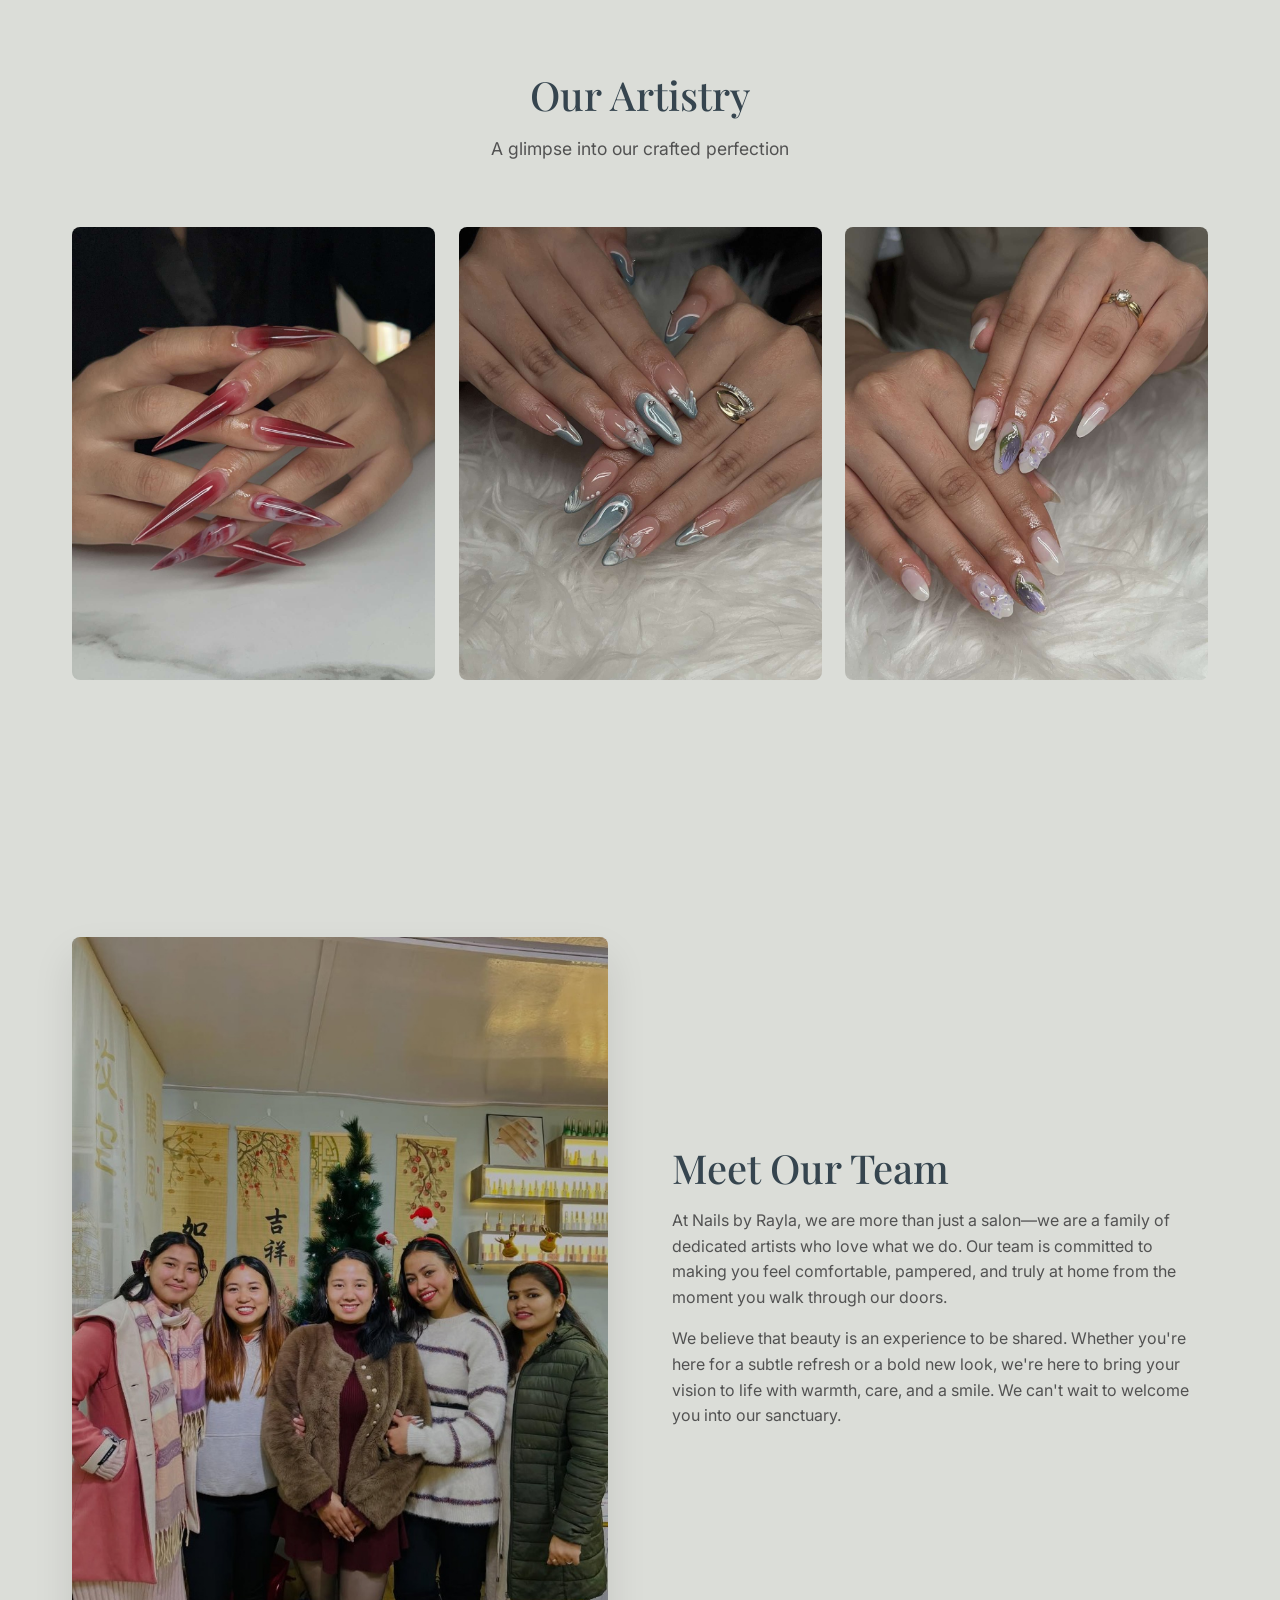
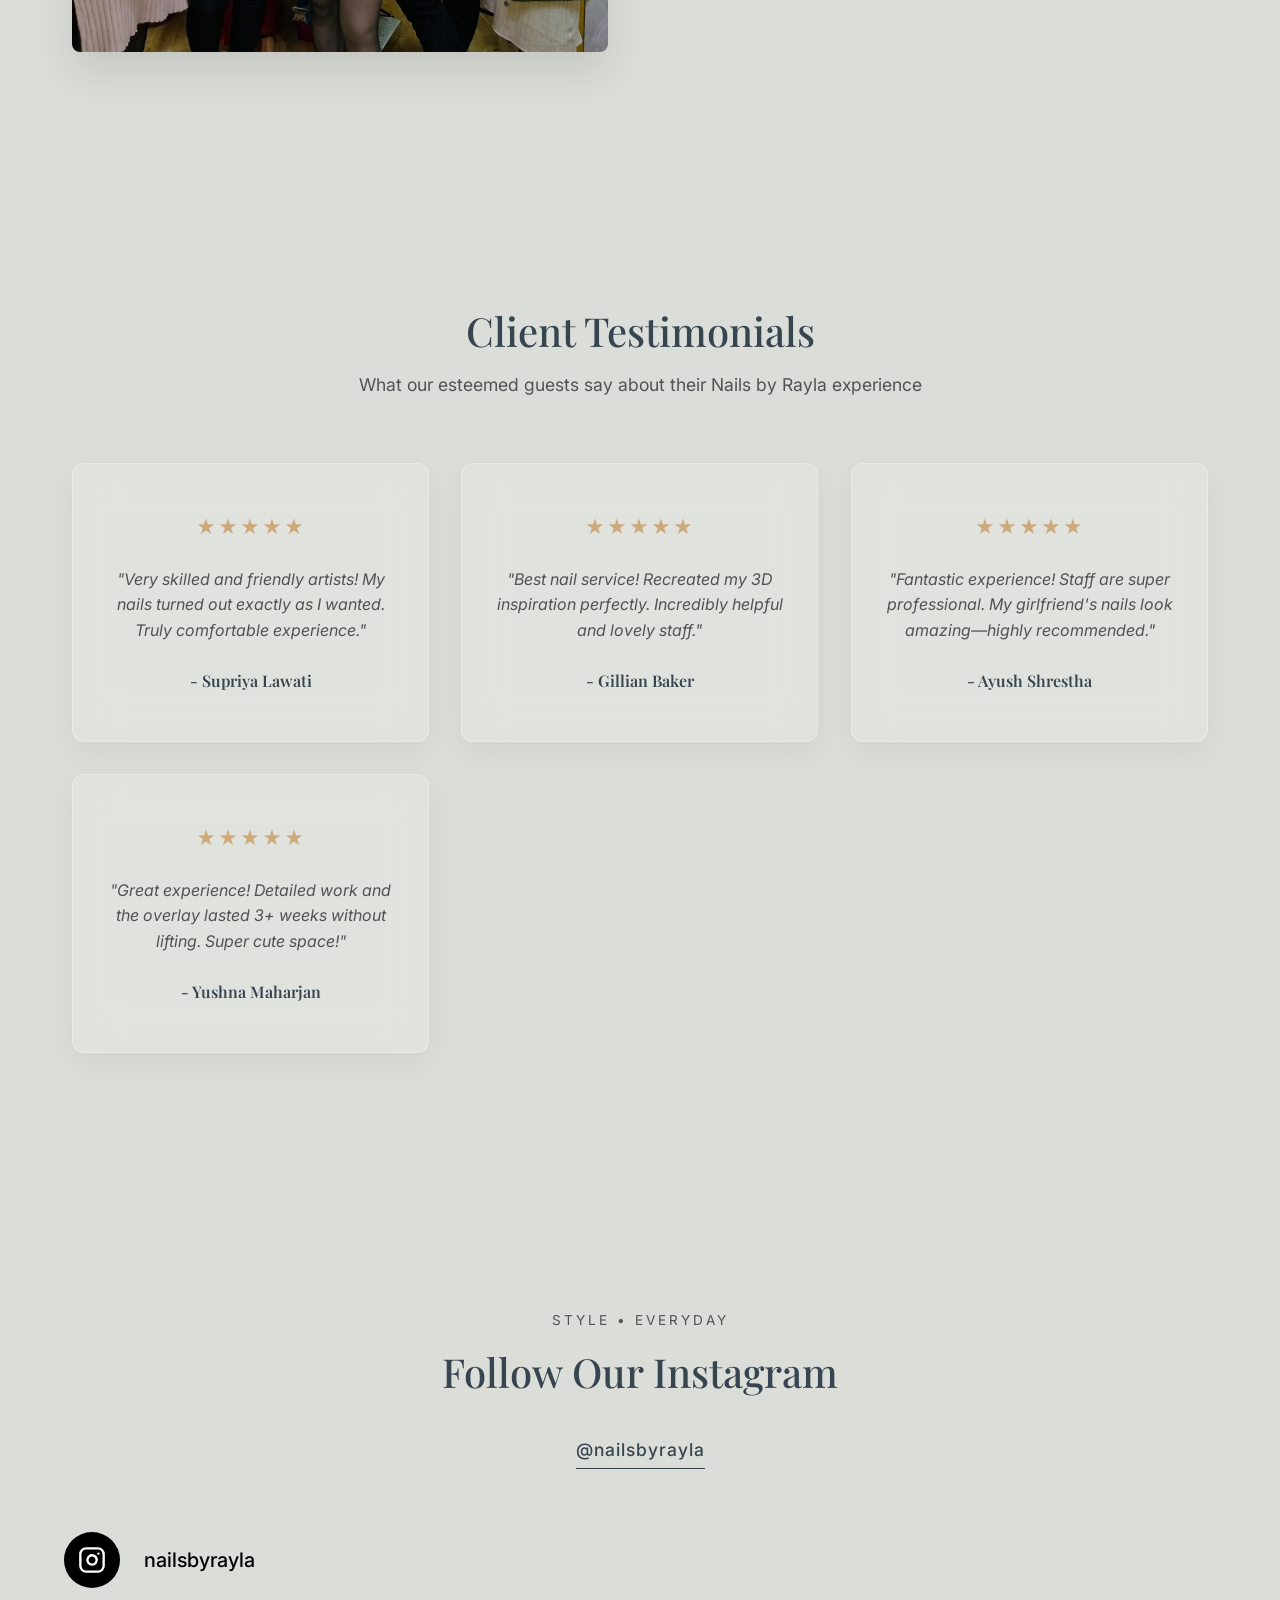
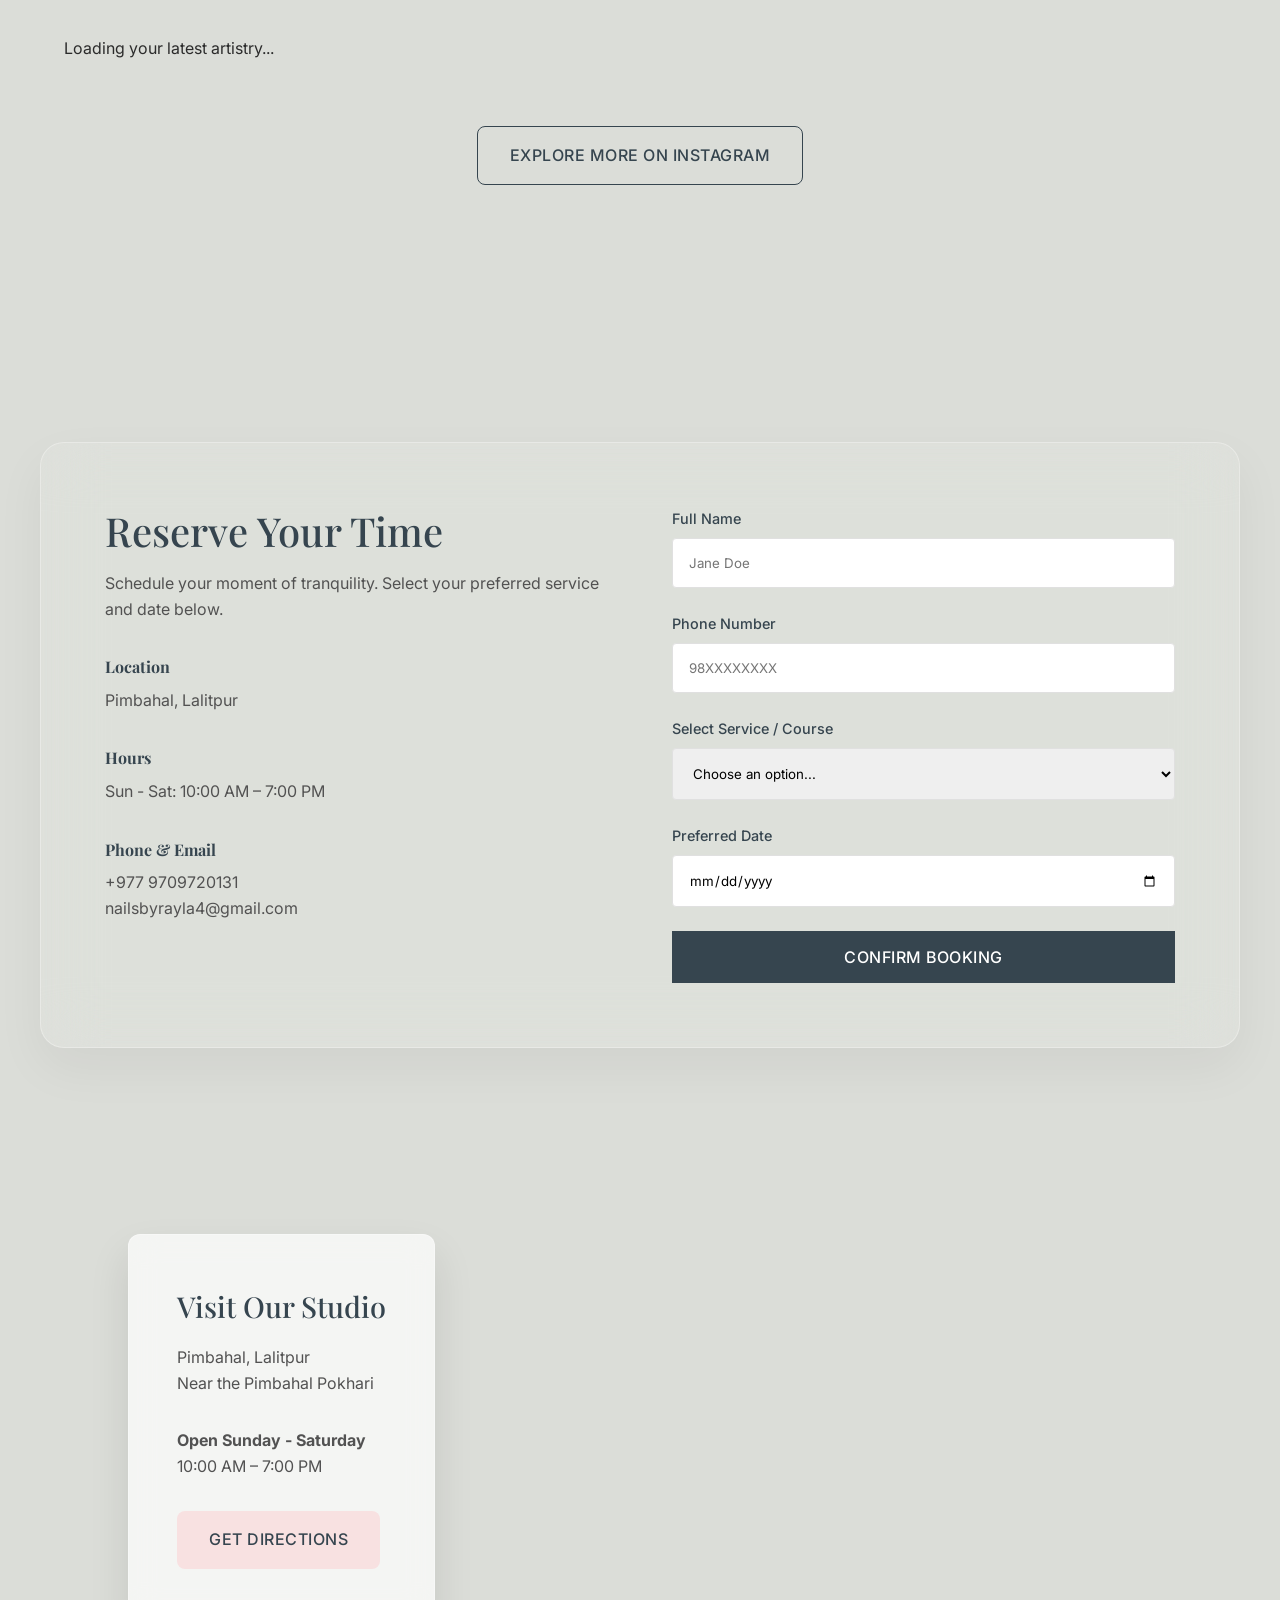
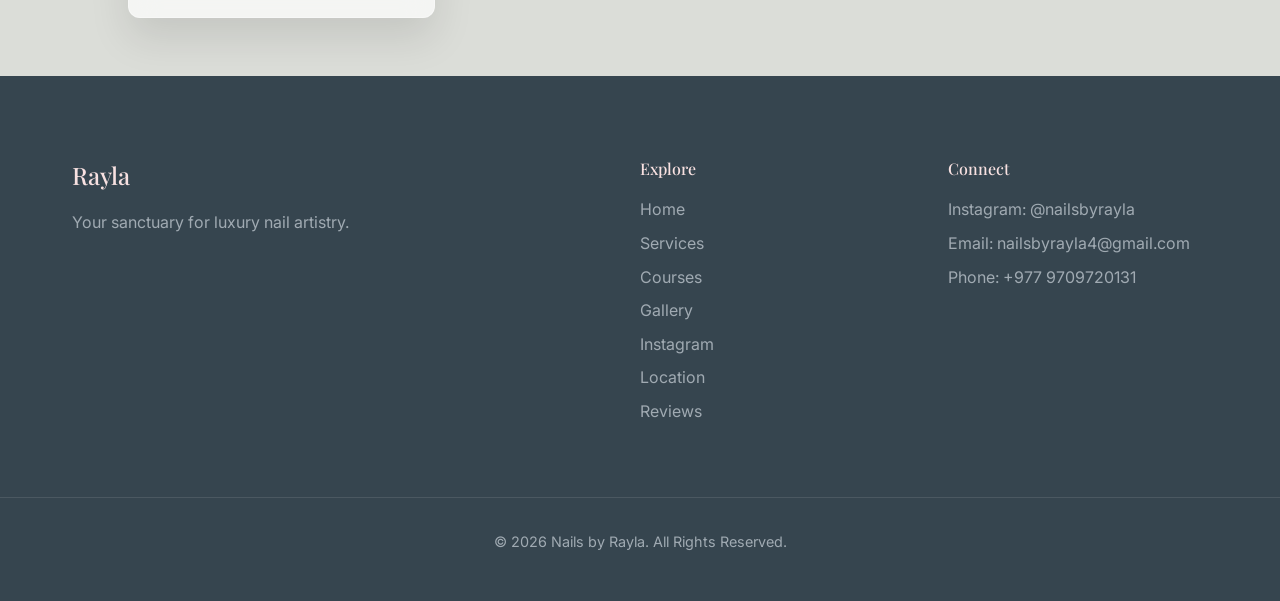
==== commit 37a63f9a: "added a dark mode toggle" ====
--- a/index.html
+++ b/index.html
@@ -25,6 +25,24 @@
 				<img src="images/favicon.jpg" alt="Rayla Logo" />
 				Rayla
 			</a>
+			<button id="theme-toggle" class="theme-toggle" aria-label="Toggle dark mode">
+				<svg class="moon-icon" viewBox="0 0 24 24" fill="none" stroke="currentColor" stroke-width="2"
+					stroke-linecap="round" stroke-linejoin="round">
+					<path d="M21 12.79A9 9 0 1 1 11.21 3 7 7 0 0 0 21 12.79z" />
+				</svg>
+				<svg class="sun-icon" viewBox="0 0 24 24" fill="none" stroke="currentColor" stroke-width="2"
+					stroke-linecap="round" stroke-linejoin="round">
+					<circle cx="12" cy="12" r="5" />
+					<line x1="12" y1="1" x2="12" y2="3" />
+					<line x1="12" y1="21" x2="12" y2="23" />
+					<line x1="4.22" y1="4.22" x2="5.64" y2="5.64" />
+					<line x1="18.36" y1="18.36" x2="19.78" y2="19.78" />
+					<line x1="1" y1="12" x2="3" y2="12" />
+					<line x1="21" y1="12" x2="23" y2="12" />
+					<line x1="4.22" y1="19.78" x2="5.64" y2="18.36" />
+					<line x1="18.36" y1="5.64" x2="19.78" y2="4.22" />
+				</svg>
+			</button>
 		</div>
 		<div class="nav-links">
 			<a href="#services">Services</a>
--- a/style.css
+++ b/style.css
@@ -8,6 +8,12 @@
 	--color-text: #2b2b2b;
 	--color-text-light: #525252;
 	--color-accent: #a142f4;
+	
+	/* Theme specific */
+	--toggle-bg: rgba(0, 0, 0, 0.05);
+	--blob-opacity: 0.8;
+	--glass-bg: rgba(255, 255, 255, 0.1);
+	--glass-border: rgba(255, 255, 255, 0.3);
 
 	--font-heading: "Playfair Display", serif;
 	--font-body: "Inter", sans-serif;
@@ -21,6 +27,20 @@
 	--google-red: #EA4335;
 	--google-yellow: #FBBC05;
 	--google-green: #34A853;
+}
+
+.dark-mode {
+	--color-bg-light: #0a0a0a;
+	--color-text: #f0f0f0;
+	--color-text-light: #a0a0a0;
+	--color-white: #111111;
+	--color-secondary: #f8e1e1;
+	--color-secondary-light: #ffffff;
+	--toggle-bg: rgba(255, 255, 255, 0.1);
+	--blob-opacity: 0.35;
+	--glass-bg: rgba(255, 255, 255, 0.05); /* Slightly clearer */
+	--glass-border: rgba(255, 255, 255, 0.15); /* More visible border */
+	--shadow-soft: 0 10px 30px rgba(0, 0, 0, 0.5);
 }
 
 * {
@@ -242,6 +262,36 @@
 	border: 1px solid rgba(255, 255, 255, 0.3);
 }
 
+.theme-toggle {
+	background: var(--toggle-bg);
+	border: none;
+	cursor: pointer;
+	width: 40px;
+	height: 40px;
+	border-radius: 50%;
+	display: flex;
+	align-items: center;
+	justify-content: center;
+	color: var(--color-secondary);
+	transition: var(--transition-smooth);
+	margin-left: 10px;
+}
+
+.theme-toggle:hover {
+	transform: scale(1.1);
+	background: rgba(255, 255, 255, 0.2);
+}
+
+.theme-toggle svg {
+	width: 20px;
+	height: 20px;
+}
+
+.dark-mode .sun-icon { display: block; }
+.dark-mode .moon-icon { display: none; }
+.sun-icon { display: none; }
+.moon-icon { display: block; }
+
 .nav-links {
 	display: flex;
 	gap: 2.5rem;
@@ -402,7 +452,7 @@
 .typewriter-container {
 	font-size: clamp(3rem, 8vw, 5.5rem);
 	line-height: 1.1;
-	color: #1a1a1a;
+	color: var(--color-text);
 	margin: 0;
 	font-weight: 500;
 	letter-spacing: -1px;
@@ -410,7 +460,7 @@
 	text-align: center;
 	position: relative;
 	display: inline-block;
-	text-shadow: 0 2px 10px rgba(255, 255, 255, 0.4);
+	text-shadow: 0 2px 10px rgba(255, 255, 255, 0.2);
 }
 
 #typewriter-text {
@@ -422,7 +472,7 @@
 	display: inline-block;
 	width: 3px;
 	height: 0.9em;
-	background-color: #1a1a1a;
+	background-color: var(--color-text);
 	margin-left: 6px;
 	animation: blink 0.8s infinite;
 	vertical-align: middle;
@@ -490,7 +540,8 @@
 	filter: blur(100px);
 	z-index: -1;
 	pointer-events: none;
-	opacity: 0.8;
+	opacity: var(--blob-opacity);
+	transition: opacity 1s ease;
 }
 
 .blob-1 {
